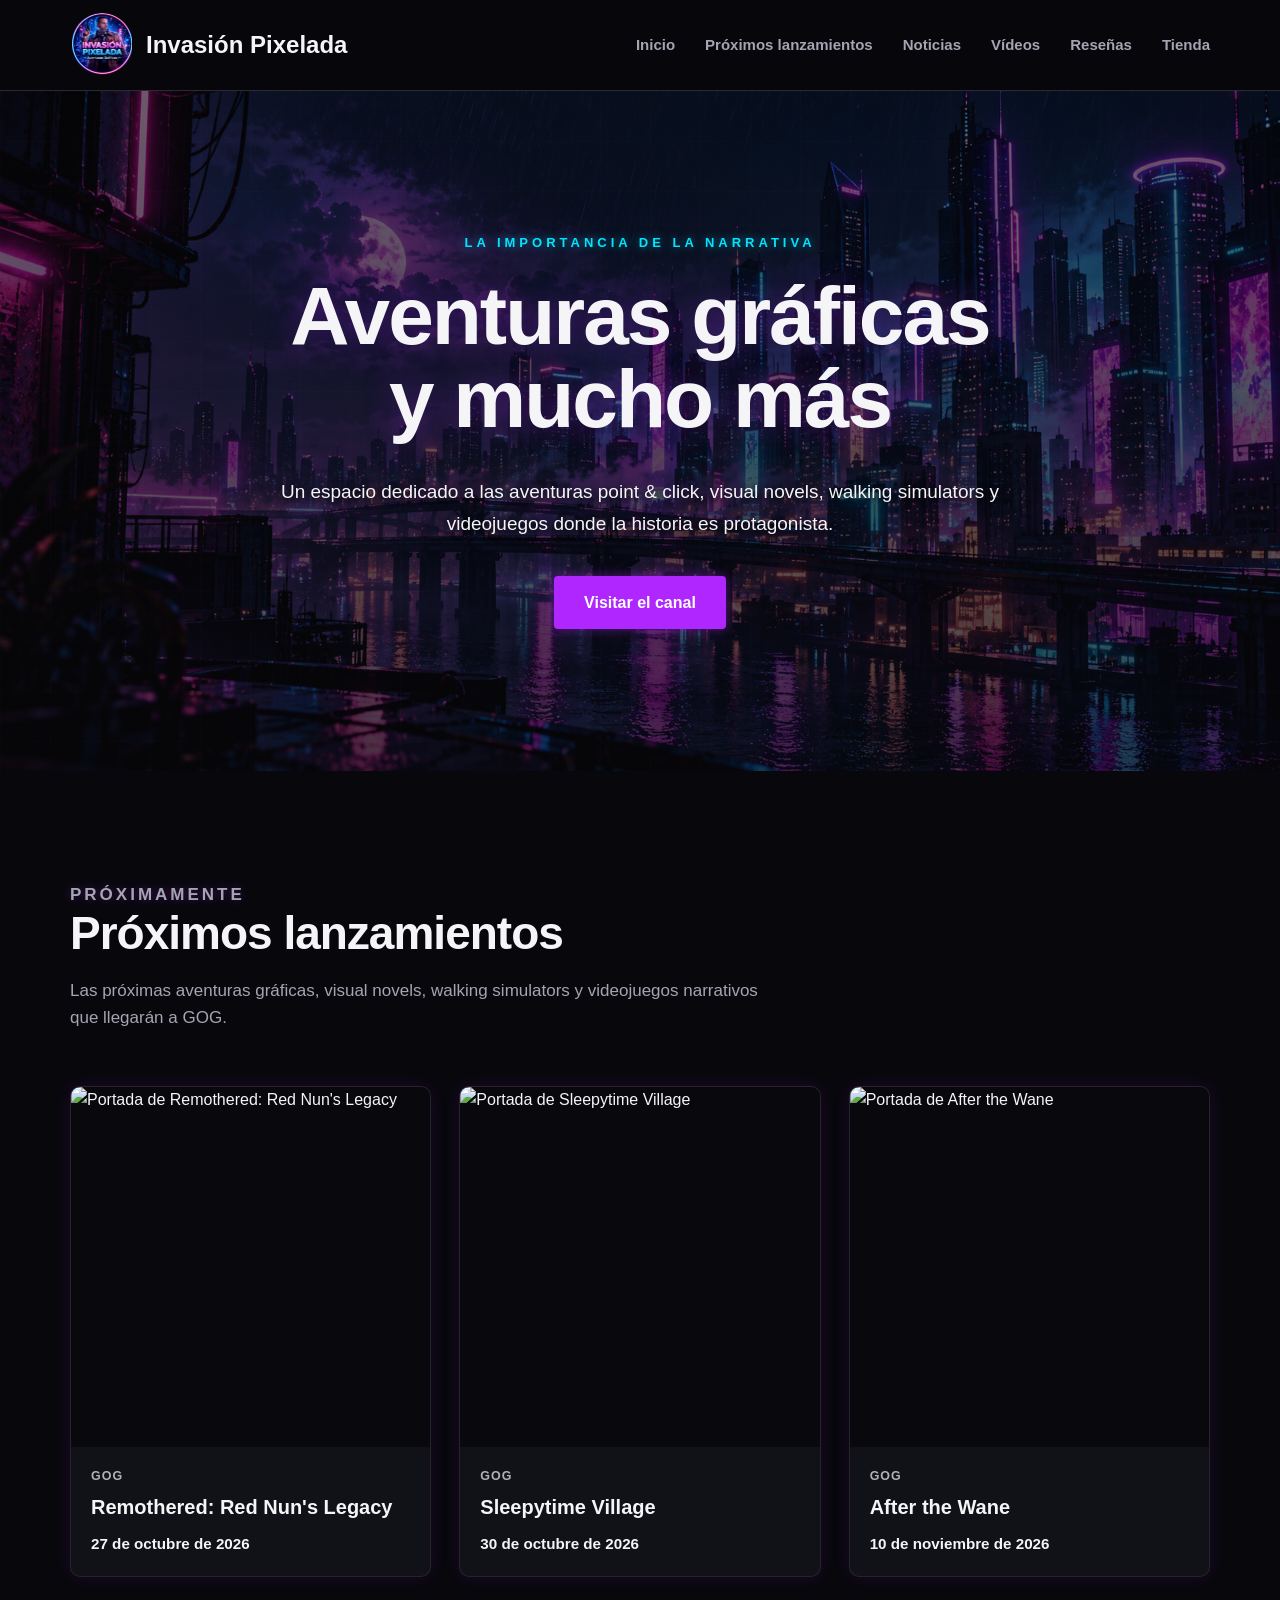
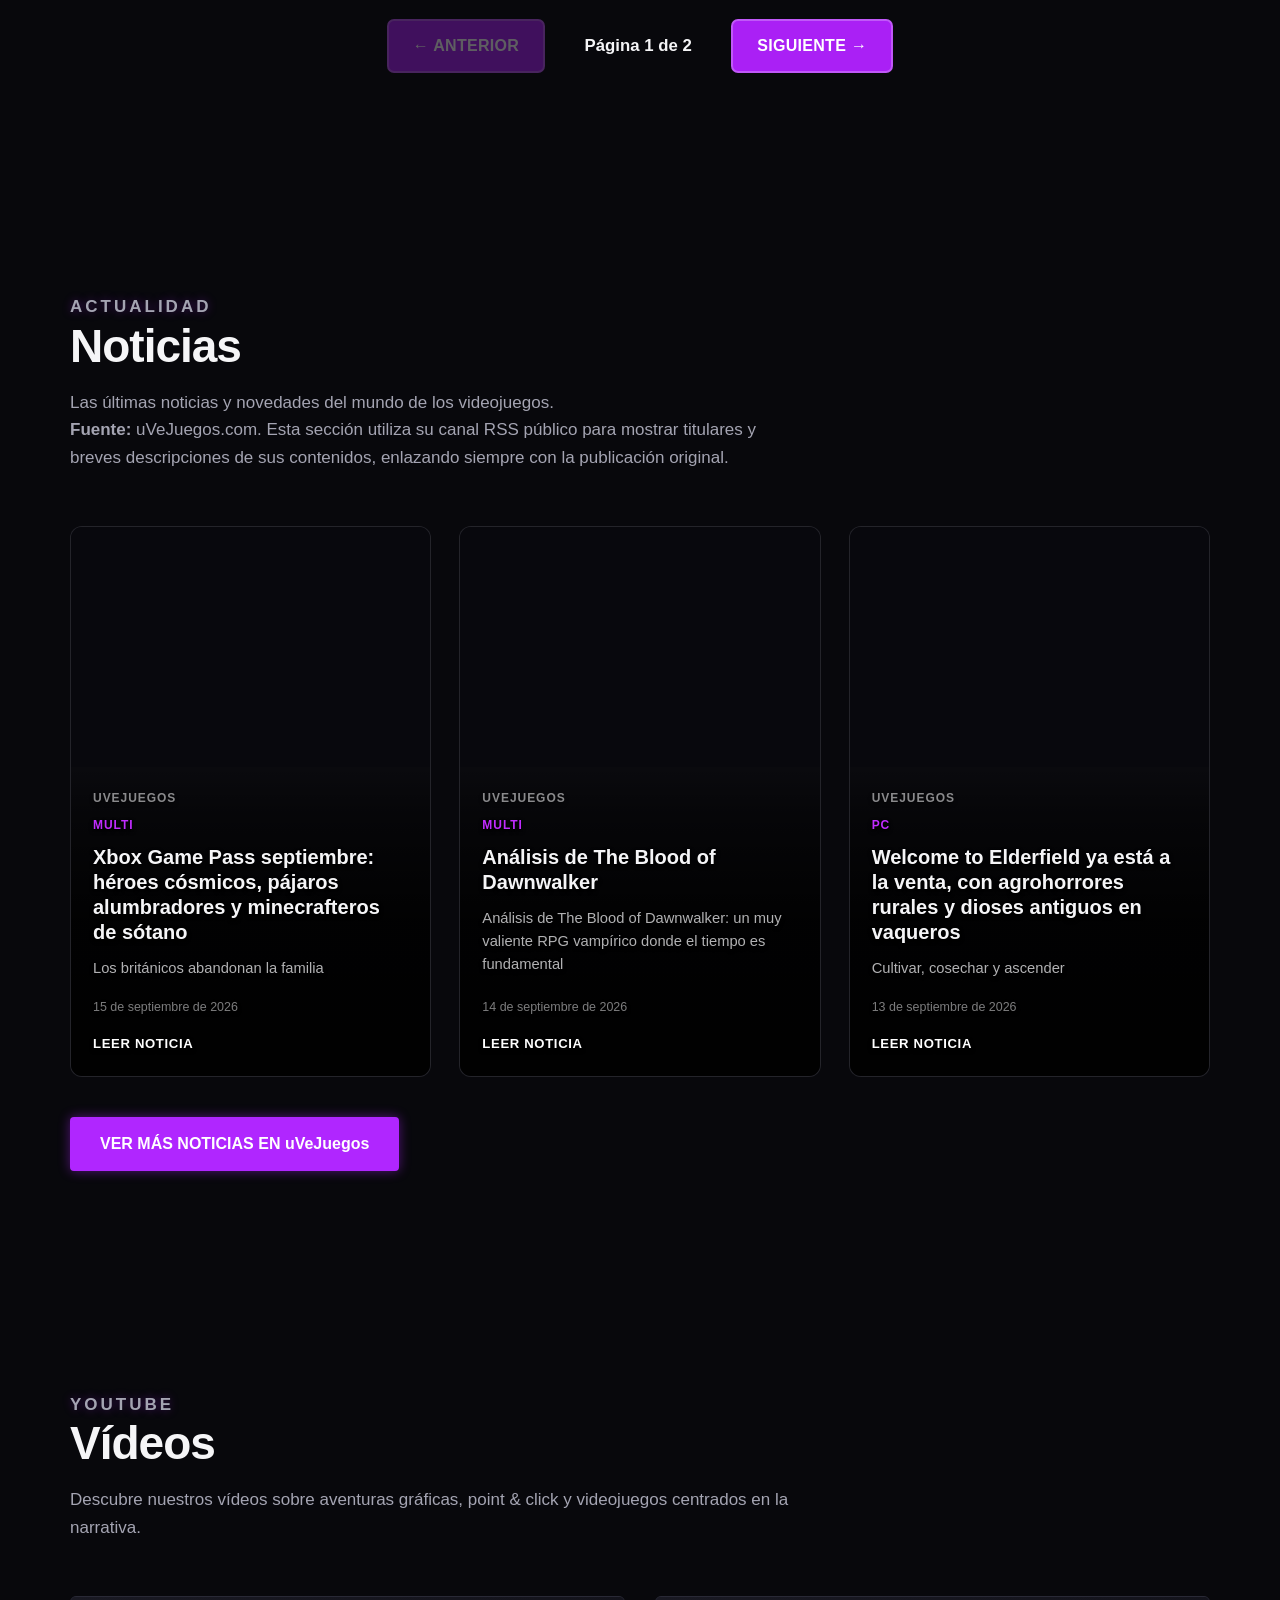
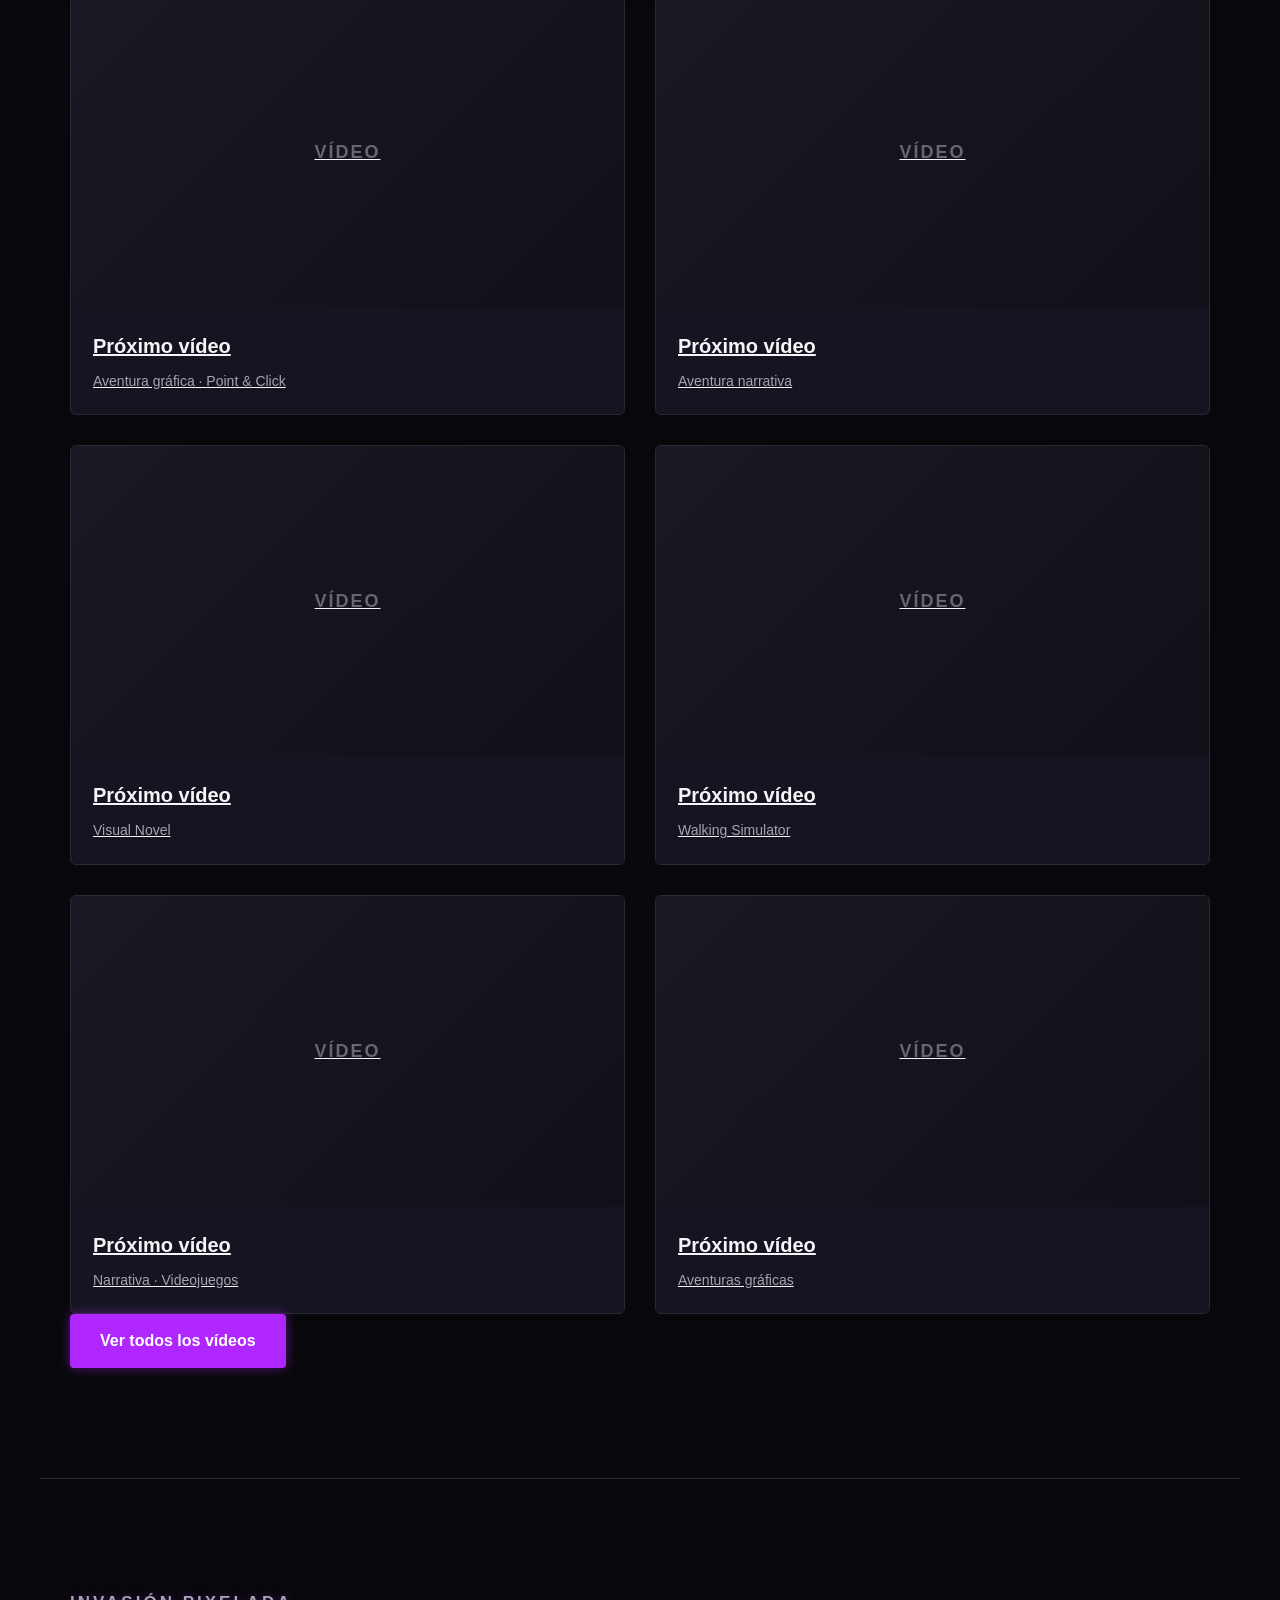
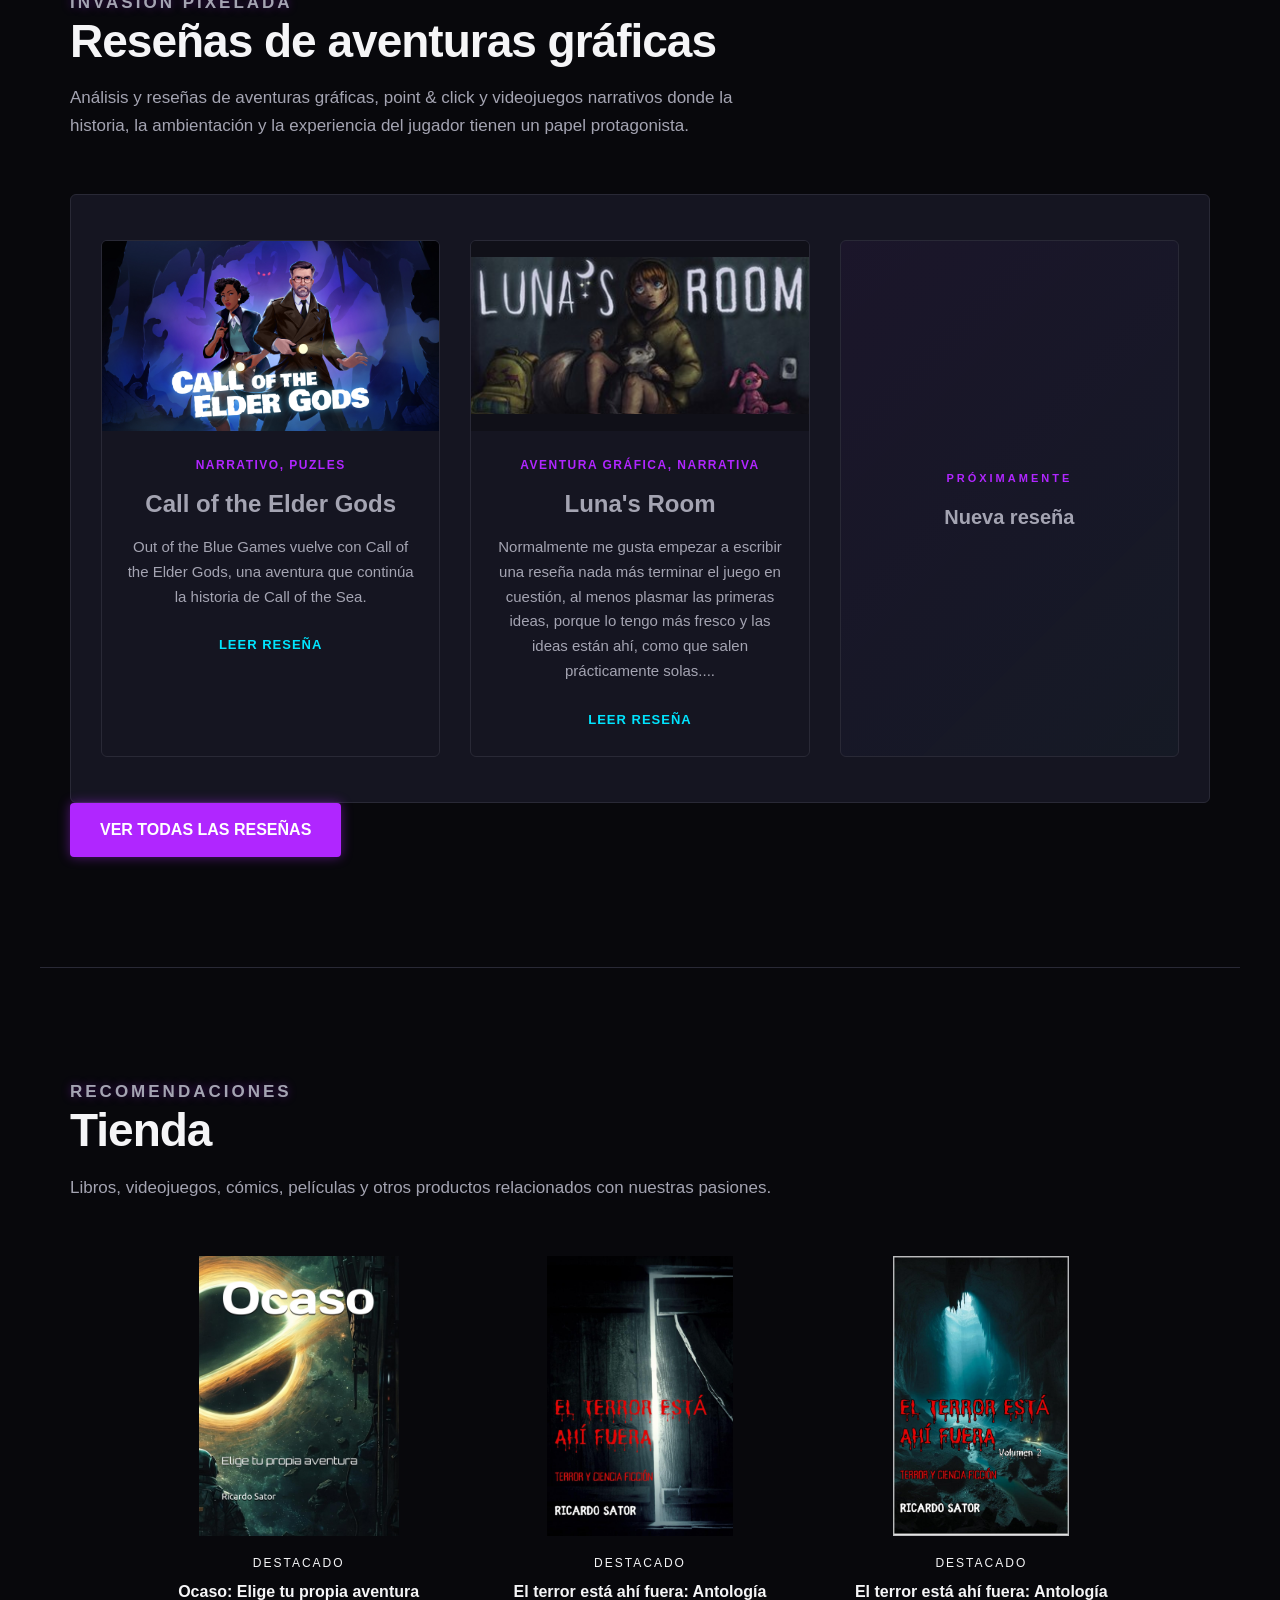
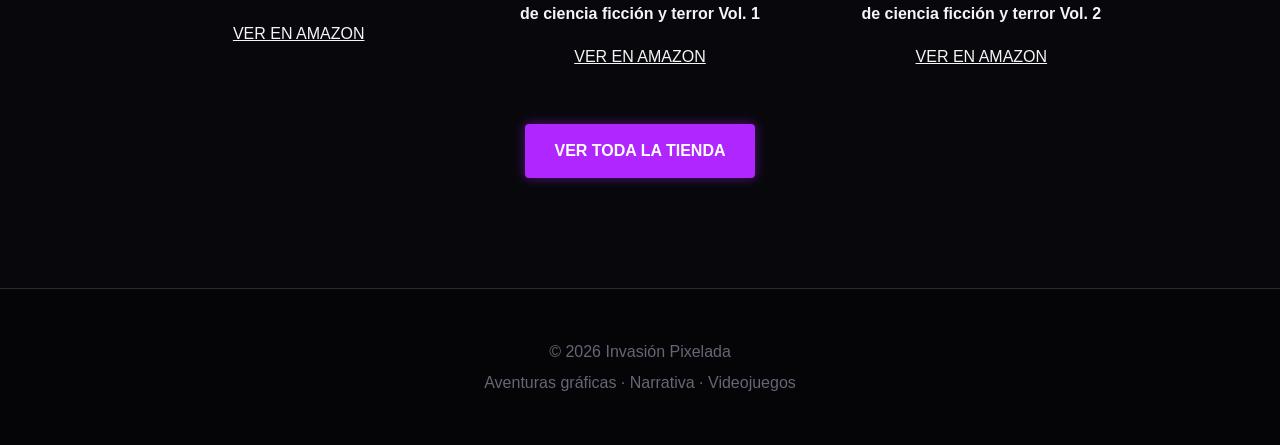
==== index.html @ fbcd564c "Update index.html" ====
<!DOCTYPE html>
<!--
    INVASIÓN PIXELADA
    VERSIÓN INTERNA: IP-INDEX-010
-->
<html lang="es">

<head>

    <meta charset="UTF-8">

    <meta
        name="viewport"
        content="width=device-width, initial-scale=1.0"
    >

    <title>
        Invasión Pixelada | Aventuras gráficas y videojuegos narrativos
    </title>

    <meta
        name="description"
        content="Invasión Pixelada: reseñas, vídeos, noticias y recomendaciones sobre aventuras gráficas, point & click, visual novels, walking simulators y videojuegos narrativos donde la historia es protagonista."
    >

    <link
        rel="canonical"
        href="https://invasionpixelada.github.io/invasion-pixelada/"
    >

    <link
        rel="icon"
        type="image/png"
        href="imagenes/nuevo_logo_invasion_pixelada.png"
    >

    <meta
        name="theme-color"
        content="#08080d"
    >


    <!-- =================================================
         OPEN GRAPH
         ================================================= -->

    <meta
        property="og:type"
        content="website"
    >

    <meta
        property="og:locale"
        content="es_ES"
    >

    <meta
        property="og:title"
        content="Invasión Pixelada | Aventuras gráficas y videojuegos narrativos"
    >

    <meta
        property="og:description"
        content="Reseñas, vídeos, noticias y recomendaciones sobre aventuras gráficas, point & click, visual novels, walking simulators y videojuegos donde la narrativa es protagonista."
    >

    <meta
        property="og:url"
        content="https://invasionpixelada.github.io/invasion-pixelada/"
    >

    <meta
        property="og:site_name"
        content="Invasión Pixelada"
    >

    <meta
        property="og:image"
        content="https://invasionpixelada.github.io/invasion-pixelada/imagenes/nuevo_logo_invasion_pixelada.png"
    >

    <meta
        property="og:image:alt"
        content="Logo de Invasión Pixelada"
    >


    <!-- =================================================
         DATOS ESTRUCTURADOS
         ================================================= -->

    <script type="application/ld+json">
    {
        "@context": "https://schema.org",
        "@graph": [
            {
                "@type": "WebSite",
                "@id": "https://invasionpixelada.github.io/invasion-pixelada/#website",
                "url": "https://invasionpixelada.github.io/invasion-pixelada/",
                "name": "Invasión Pixelada",
                "description": "Web dedicada a aventuras gráficas, videojuegos narrativos, point & click, visual novels y walking simulators.",
                "inLanguage": "es"
            },
            {
                "@type": "Organization",
                "@id": "https://invasionpixelada.github.io/invasion-pixelada/#organization",
                "name": "Invasión Pixelada",
                "url": "https://invasionpixelada.github.io/invasion-pixelada/",
                "logo": {
                    "@type": "ImageObject",
                    "url": "https://invasionpixelada.github.io/invasion-pixelada/imagenes/nuevo_logo_invasion_pixelada.png"
                },
                "sameAs": [
                    "https://www.youtube.com/@invasionpixelada"
                ]
            }
        ]
    }
    </script>


    <link
        rel="stylesheet"
        href="style.css"
    >


    <!-- =================================================
         ESTILOS DE PRÓXIMOS LANZAMIENTOS
         ================================================= -->

    <style>

        /* ================================================
           PRÓXIMOS LANZAMIENTOS
           ================================================ */

        .upcoming-section {
            overflow: visible;
        }


        .upcoming-grid {
            display: grid;

            grid-template-columns:
                repeat(3, minmax(0, 1fr));

            gap: 28px;

            width: 100%;

            margin-top: 35px;
        }


        /* ================================================
           TARJETA
           ================================================ */

        .upcoming-card {
            min-width: 0;

            overflow: hidden;

            border-radius: 10px;

            background: #111118;

            border: 1px solid rgba(255, 255, 255, 0.08);

            box-shadow:
                0 0 18px rgba(180, 0, 255, 0.12);
        }


        .upcoming-card-link {
            display: block;

            text-decoration: none;

            color: inherit;
        }


        /* ================================================
           PORTADA
           ================================================ */

        .upcoming-card-image {
            display: block;

            width: 100%;

            height: 310px;

            object-fit: contain;

            object-position: center;

            background: #08080d;

            transition:
                transform 0.3s ease;
        }


        .upcoming-card-link:hover .upcoming-card-image {
            transform: scale(1.03);
        }


        /* ================================================
           INFORMACIÓN
           ================================================ */

        .upcoming-card-content {
            padding: 20px;
        }


        .upcoming-card-category {
            margin: 0 0 8px;

            font-size: 0.78rem;

            font-weight: 700;

            letter-spacing: 1px;

            text-transform: uppercase;

            opacity: 0.7;
        }


        .upcoming-card-title {
            margin: 0 0 12px;

            font-size: 1.25rem;

            line-height: 1.25;
        }


        .upcoming-card-date {
            margin: 0;

            font-size: 0.95rem;

            font-weight: 600;
        }


        /* ================================================
           MENSAJES
           ================================================ */

        .upcoming-loading,
        .upcoming-empty,
        .upcoming-error {
            grid-column: 1 / -1;

            text-align: center;

            padding: 35px 20px;
        }


        /* ================================================
           PAGINACIÓN
           ================================================ */

        .upcoming-pagination {
            display: flex;

            align-items: center;

            justify-content: center;

            gap: 28px;

            margin-top: 42px;

            width: 100%;
        }


        .upcoming-pagination-button {
            min-width: 155px;

            padding: 16px 24px;

            border: 2px solid rgba(255, 255, 255, 0.25);

            border-radius: 7px;

            background: #aa20f5;

            color: #ffffff;

            font-size: 1rem;

            font-weight: 800;

            letter-spacing: 0.3px;

            cursor: pointer;

            transition:
                transform 0.2s ease,
                opacity 0.2s ease,
                box-shadow 0.2s ease;
        }


        .upcoming-pagination-button:hover:not(:disabled) {
            transform: translateY(-2px);

            box-shadow:
                0 0 18px rgba(180, 0, 255, 0.4);
        }


        .upcoming-pagination-button:disabled {
            opacity: 0.35;

            cursor: default;
        }


        .upcoming-page-number {
            min-width: 130px;

            text-align: center;

            font-size: 1.05rem;

            font-weight: 700;
        }


        /* ================================================
           TABLET
           ================================================ */

        @media (max-width: 900px) {

            .upcoming-grid {
                grid-template-columns:
                    repeat(2, minmax(0, 1fr));
            }


            .upcoming-card-image {
                height: 360px;

                object-fit: contain;
            }

        }


        /* ================================================
           MÓVIL
           ================================================ */

        @media (max-width: 600px) {

            .upcoming-grid {
                grid-template-columns: 1fr;

                gap: 22px;
            }


            .upcoming-card-image {
                height: 430px;

                object-fit: contain;
            }


            .upcoming-pagination {
                gap: 12px;

                flex-wrap: wrap;
            }


            .upcoming-pagination-button {
                min-width: 120px;

                padding: 14px 16px;
            }


            .upcoming-page-number {
                order: -1;

                flex-basis: 100%;

                margin-bottom: 4px;
            }

        }

    </style>

</head>


<body>


    <!-- =================================================
         CABECERA
         ================================================= -->

    <header class="site-header">

        <div class="header-content">

            <a href="#inicio" class="logo">

                <img
                    src="imagenes/nuevo_logo_invasion_pixelada.png"
                    alt="Invasión Pixelada"
                >

                <span>
                    Invasión Pixelada
                </span>

            </a>


            <nav class="main-nav">

                <a href="#inicio">
                    Inicio
                </a>

                <a href="#proximos">
                    Próximos lanzamientos
                </a>

                <a href="#noticias">
                    Noticias
                </a>

                <a href="#videos">
                    Vídeos
                </a>

                <a href="#resenas">
                    Reseñas
                </a>

                <a href="#tienda">
                    Tienda
                </a>

            </nav>

        </div>

    </header>


    <!-- =================================================
         CONTENIDO PRINCIPAL
         ================================================= -->

    <main>


        <!-- =================================================
             PORTADA
             ================================================= -->

        <section
            id="inicio"
            class="hero"
        >

            <div class="hero-content">

                <p class="hero-label">
                    LA IMPORTANCIA DE LA NARRATIVA
                </p>

                <h1>
                    Aventuras gráficas<br>
                    y mucho más
                </h1>

                <p class="hero-description">
                    Un espacio dedicado a las aventuras point & click,
                    visual novels, walking simulators y videojuegos
                    donde la historia es protagonista.
                </p>

                <a
                    href="https://www.youtube.com/@invasionpixelada"
                    class="button"
                    target="_blank"
                    rel="noopener noreferrer"
                >
                    Visitar el canal
                </a>

            </div>

        </section>


        <!-- =================================================
             PRÓXIMOS LANZAMIENTOS
             ================================================= -->

        <section
            id="proximos"
            class="content-section upcoming-section"
        >

            <div class="section-heading">

                <p class="section-label">
                    PRÓXIMAMENTE
                </p>

                <h2>
                    Próximos lanzamientos
                </h2>

                <p>
                    Las próximas aventuras gráficas, visual novels,
                    walking simulators y videojuegos narrativos que
                    llegarán a GOG.
                </p>

            </div>


            <div
                id="upcoming-container"
                class="upcoming-grid"
            >

                <p class="upcoming-loading">
                    Cargando próximos lanzamientos...
                </p>

            </div>


            <div
                id="upcoming-pagination"
                class="upcoming-pagination"
                style="display: none;"
            >

                <button
                    id="upcoming-prev"
                    class="upcoming-pagination-button"
                    type="button"
                >
                    ← ANTERIOR
                </button>


                <span
                    id="upcoming-page-number"
                    class="upcoming-page-number"
                >
                    Página 1 de 1
                </span>


                <button
                    id="upcoming-next"
                    class="upcoming-pagination-button"
                    type="button"
                >
                    SIGUIENTE →
                </button>

            </div>

        </section>


        <!-- =================================================
             NOTICIAS
             ================================================= -->

        <section
            id="noticias"
            class="content-section news-section"
        >

            <div class="section-heading">

                <p class="section-label">
                    ACTUALIDAD
                </p>

                <h2>
                    Noticias
                </h2>

                <p>
                    Las últimas noticias y novedades del mundo de los
                    videojuegos.
                </p>

                <p class="news-source">
                    <strong>Fuente:</strong> uVeJuegos.com.
                    Esta sección utiliza su canal RSS público para
                    mostrar titulares y breves descripciones de sus
                    contenidos, enlazando siempre con la publicación
                    original.
                </p>

            </div>


            <div
                id="news-container"
                class="news-grid"
            >

                <p class="news-loading">
                    Cargando noticias...
                </p>

            </div>


            <div class="news-button-container">

                <a
                    href="https://uvejuegos.com"
                    class="button secondary-button"
                    target="_blank"
                    rel="noopener noreferrer"
                >
                    VER MÁS NOTICIAS EN uVeJuegos
                </a>

            </div>

        </section>


        <!-- =================================================
             VÍDEOS
             ================================================= -->

        <section
            id="videos"
            class="content-section"
        >

            <div class="section-heading">

                <p class="section-label">
                    YOUTUBE
                </p>

                <h2>
                    Vídeos
                </h2>

                <p>
                    Descubre nuestros vídeos sobre aventuras gráficas,
                    point & click y videojuegos centrados en la
                    narrativa.
                </p>

            </div>


            <div class="video-grid">


                <article class="video-card">

                    <a
                        href="https://www.youtube.com/@invasionpixelada"
                        target="_blank"
                        rel="noopener noreferrer"
                        class="video-link"
                    >

                        <div class="video-placeholder">
                            VÍDEO
                        </div>

                        <div class="video-info">

                            <h3>
                                Próximo vídeo
                            </h3>

                            <p>
                                Aventura gráfica · Point & Click
                            </p>

                        </div>

                    </a>

                </article>


                <article class="video-card">

                    <a
                        href="https://www.youtube.com/@invasionpixelada"
                        target="_blank"
                        rel="noopener noreferrer"
                        class="video-link"
                    >

                        <div class="video-placeholder">
                            VÍDEO
                        </div>

                        <div class="video-info">

                            <h3>
                                Próximo vídeo
                            </h3>

                            <p>
                                Aventura narrativa
                            </p>

                        </div>

                    </a>

                </article>


                <article class="video-card">

                    <a
                        href="https://www.youtube.com/@invasionpixelada"
                        target="_blank"
                        rel="noopener noreferrer"
                        class="video-link"
                    >

                        <div class="video-placeholder">
                            VÍDEO
                        </div>

                        <div class="video-info">

                            <h3>
                                Próximo vídeo
                            </h3>

                            <p>
                                Visual Novel
                            </p>

                        </div>

                    </a>

                </article>


                <article class="video-card">

                    <a
                        href="https://www.youtube.com/@invasionpixelada"
                        target="_blank"
                        rel="noopener noreferrer"
                        class="video-link"
                    >

                        <div class="video-placeholder">
                            VÍDEO
                        </div>

                        <div class="video-info">

                            <h3>
                                Próximo vídeo
                            </h3>

                            <p>
                                Walking Simulator
                            </p>

                        </div>

                    </a>

                </article>


                <article class="video-card">

                    <a
                        href="https://www.youtube.com/@invasionpixelada"
                        target="_blank"
                        rel="noopener noreferrer"
                        class="video-link"
                    >

                        <div class="video-placeholder">
                            VÍDEO
                        </div>

                        <div class="video-info">

                            <h3>
                                Próximo vídeo
                            </h3>

                            <p>
                                Narrativa · Videojuegos
                            </p>

                        </div>

                    </a>

                </article>


                <article class="video-card">

                    <a
                        href="https://www.youtube.com/@invasionpixelada"
                        target="_blank"
                        rel="noopener noreferrer"
                        class="video-link"
                    >

                        <div class="video-placeholder">
                            VÍDEO
                        </div>

                        <div class="video-info">

                            <h3>
                                Próximo vídeo
                            </h3>

                            <p>
                                Aventuras gráficas
                            </p>

                        </div>

                    </a>

                </article>


            </div>


            <div class="videos-button-container">

                <a
                    href="https://www.youtube.com/@invasionpixelada"
                    class="button secondary-button"
                    target="_blank"
                    rel="noopener noreferrer"
                >
                    Ver todos los vídeos
                </a>

            </div>

        </section>


        <!-- =================================================
             RESEÑAS
             ================================================= -->

        <section
            id="resenas"
            class="content-section reviews-section"
        >

            <div class="section-heading">

                <p class="section-label">
                    INVASIÓN PIXELADA
                </p>

                <h2>
                    Reseñas de aventuras gráficas
                </h2>

                <p>
                    Análisis y reseñas de aventuras gráficas,
                    point & click y videojuegos narrativos donde
                    la historia, la ambientación y la experiencia
                    del jugador tienen un papel protagonista.
                </p>

            </div>


            <div class="future-content">

                <!-- RESEÑAS AUTOMÁTICAS: INICIO -->

                <div class="reviews-grid">


                    <!-- =================================================
                         RESEÑA CALL OF THE ELDER GODS
                         ================================================= -->

                    <article
                        class="review-card"
                        data-search="Call of the Elder Gods Narrativo, puzles"
                    >

                        <a
                            href="reseñas/Call of the Elder Gods/"
                            class="review-card-image"
                        >

                            <img
                                src="reseñas/Call of the Elder Gods/portada.jpg"
                                alt="Portada de Call of the Elder Gods"
                                loading="lazy"
                            >

                        </a>


                        <div class="review-card-content">

                            <p class="review-card-genre">
                                Narrativo, puzles
                            </p>

                            <h3>
                                Call of the Elder Gods
                            </h3>

                            <p>
                                Out of the Blue Games vuelve con Call of the
                                Elder Gods, una aventura que continúa la historia
                                de Call of the Sea.
                            </p>

                            <a
                                href="reseñas/Call of the Elder Gods/"
                                class="review-card-link"
                            >
                                LEER RESEÑA
                            </a>

                        </div>

                    </article>


                    <!-- =================================================
                         RESEÑA LUNA'S ROOM
                         ================================================= -->

                    <article
                        class="review-card"
                        data-search="Luna's Room Aventura gráfica, narrativa"
                    >

                        <a
                            href="reseñas/Lunas Room/"
                            class="review-card-image"
                        >

                            <img
                                src="reseñas/Lunas Room/portada.jpg"
                                alt="Portada de Luna's Room"
                                loading="lazy"
                            >

                        </a>


                        <div class="review-card-content">

                            <p class="review-card-genre">
                                Aventura gráfica, narrativa
                            </p>

                            <h3>
                                Luna's Room
                            </h3>

                            <p>
                                Normalmente me gusta empezar a escribir una
                                reseña nada más terminar el juego en cuestión,
                                al menos plasmar las primeras ideas, porque lo
                                tengo más fresco y las ideas están ahí, como
                                que salen prácticamente solas....
                            </p>

                            <a
                                href="reseñas/Lunas Room/"
                                class="review-card-link"
                            >
                                LEER RESEÑA
                            </a>

                        </div>

                    </article>


                    <!-- =================================================
                         PLACEHOLDER
                         ================================================= -->

                    <article class="review-card review-card-placeholder">

                        <div class="review-card-placeholder-inner">

                            <span>
                                PRÓXIMAMENTE
                            </span>

                            <h3>
                                Nueva reseña
                            </h3>

                        </div>

                    </article>


                </div>

                <!-- RESEÑAS AUTOMÁTICAS: FIN -->

            </div>


            <!-- VER TODAS LAS RESEÑAS -->

            <div class="reviews-button-container">

                <a
                    href="resenas.html"
                    class="button secondary-button"
                >
                    VER TODAS LAS RESEÑAS
                </a>

            </div>

        </section>


        <!-- =================================================
             TIENDA
             ================================================= -->

        <section
            id="tienda"
            class="content-section store-section"
        >

            <div class="section-heading">

                <p class="section-label">
                    RECOMENDACIONES
                </p>

                <h2>
                    Tienda
                </h2>

                <p>
                    Libros, videojuegos, cómics, películas y otros
                    productos relacionados con nuestras pasiones.
                </p>

            </div>


            <!-- PRODUCTOS DESTACADOS -->

            <div class="store-grid">


                <!-- =================================================
                     PRODUCTO 1
                     ================================================= -->

                <article class="store-card">

                    <a
                        href="https://amzn.to/4d0vPUG"
                        target="_blank"
                        rel="noopener noreferrer"
                        class="store-card-image"
                    >

                        <img
                            src="imagenes/ocaso.jpg"
                            alt="Ocaso: Elige tu propia aventura"
                            loading="lazy"
                        >

                    </a>


                    <div class="store-card-content">

                        <p class="store-card-label">
                            DESTACADO
                        </p>

                        <h3>
                            Ocaso: Elige tu propia aventura
                        </h3>

                        <a
                            href="https://amzn.to/4d0vPUG"
                            target="_blank"
                            rel="noopener noreferrer"
                            class="store-card-link"
                        >
                            VER EN AMAZON
                        </a>

                    </div>

                </article>


                <!-- =================================================
                     PRODUCTO 2
                     ================================================= -->

                <article class="store-card">

                    <a
                        href="https://amzn.to/3TbjC93"
                        target="_blank"
                        rel="noopener noreferrer"
                        class="store-card-image"
                    >

                        <img
                            src="imagenes/terror1.jpg"
                            alt="El terror está ahí fuera: Antología de ciencia ficción y terror Vol. 1"
                            loading="lazy"
                        >

                    </a>


                    <div class="store-card-content">

                        <p class="store-card-label">
                            DESTACADO
                        </p>

                        <h3>
                            El terror está ahí fuera:
                            Antología de ciencia ficción y terror Vol. 1
                        </h3>

                        <a
                            href="https://amzn.to/3TbjC93"
                            target="_blank"
                            rel="noopener noreferrer"
                            class="store-card-link"
                        >
                            VER EN AMAZON
                        </a>

                    </div>

                </article>


                <!-- =================================================
                     PRODUCTO 3
                     ================================================= -->

                <article class="store-card">

                    <a
                        href="https://amzn.to/4cOM7Ab"
                        target="_blank"
                        rel="noopener noreferrer"
                        class="store-card-image"
                    >

                        <img
                            src="imagenes/terror2.jpg"
                            alt="El terror está ahí fuera: Antología de ciencia ficción y terror Vol. 2"
                            loading="lazy"
                        >

                    </a>


                    <div class="store-card-content">

                        <p class="store-card-label">
                            DESTACADO
                        </p>

                        <h3>
                            El terror está ahí fuera:
                            Antología de ciencia ficción y terror Vol. 2
                        </h3>

                        <a
                            href="https://amzn.to/4cOM7Ab"
                            target="_blank"
                            rel="noopener noreferrer"
                            class="store-card-link"
                        >
                            VER EN AMAZON
                        </a>

                    </div>

                </article>


            </div>


            <!-- VER TODA LA TIENDA -->

            <div class="store-button-container">

                <a
                    href="tienda.html"
                    class="button secondary-button"
                >
                    VER TODA LA TIENDA
                </a>

            </div>

        </section>

    </main>


    <!-- =================================================
         FOOTER
         ================================================= -->

    <footer class="site-footer">

        <p>
            © 2026 Invasión Pixelada
        </p>

        <p>
            Aventuras gráficas · Narrativa · Videojuegos
        </p>

    </footer>


    <!-- =================================================
         LANZAMIENTOS + SCRIPT GENERAL
         ================================================= -->

    <script>

        document.addEventListener(
            "DOMContentLoaded",
            function () {


                /* =================================================
                   CONFIGURACIÓN
                   ================================================= */

                const JUEGOS_POR_PAGINA = 3;


                let juegos = [];

                let paginaActual = 1;


                const contenedor =
                    document.getElementById(
                        "upcoming-container"
                    );


                const paginacion =
                    document.getElementById(
                        "upcoming-pagination"
                    );


                const botonAnterior =
                    document.getElementById(
                        "upcoming-prev"
                    );


                const botonSiguiente =
                    document.getElementById(
                        "upcoming-next"
                    );


                const numeroPagina =
                    document.getElementById(
                        "upcoming-page-number"
                    );


                /* =================================================
                   MESES
                   ================================================= */

                const meses = [

                    "enero",
                    "febrero",
                    "marzo",
                    "abril",
                    "mayo",
                    "junio",
                    "julio",
                    "agosto",
                    "septiembre",
                    "octubre",
                    "noviembre",
                    "diciembre"

                ];


                /* =================================================
                   FORMATEAR FECHA
                   ================================================= */

                function formatearFecha(fecha) {

                    if (!fecha) {
                        return "";
                    }


                    const partes =
                        fecha.split(".");


                    if (partes.length !== 3) {
                        return fecha;
                    }


                    const año =
                        parseInt(
                            partes[0],
                            10
                        );


                    const mes =
                        parseInt(
                            partes[1],
                            10
                        );


                    const dia =
                        parseInt(
                            partes[2],
                            10
                        );


                    if (
                        isNaN(año) ||
                        isNaN(mes) ||
                        isNaN(dia) ||
                        mes < 1 ||
                        mes > 12
                    ) {
                        return fecha;
                    }


                    return (
                        dia +
                        " de " +
                        meses[mes - 1] +
                        " de " +
                        año
                    );

                }


                /* =================================================
                   VALIDAR FECHA
                   ================================================= */

                function fechaValida(fecha) {

                    if (!fecha) {
                        return false;
                    }


                    const partes =
                        fecha.split(".");


                    if (partes.length !== 3) {
                        return false;
                    }


                    const año =
                        parseInt(
                            partes[0],
                            10
                        );


                    const mes =
                        parseInt(
                            partes[1],
                            10
                        );


                    const dia =
                        parseInt(
                            partes[2],
                            10
                        );


                    if (
                        isNaN(año) ||
                        isNaN(mes) ||
                        isNaN(dia)
                    ) {
                        return false;
                    }


                    const fechaObjeto =
                        new Date(
                            año,
                            mes - 1,
                            dia
                        );


                    return (
                        fechaObjeto.getFullYear() === año &&
                        fechaObjeto.getMonth() === mes - 1 &&
                        fechaObjeto.getDate() === dia
                    );

                }


                /* =================================================
                   CREAR TARJETA
                   ================================================= */

                function crearTarjeta(juego) {

                    const articulo =
                        document.createElement(
                            "article"
                        );


                    articulo.className =
                        "upcoming-card";


                    const enlace =
                        document.createElement(
                            "a"
                        );


                    enlace.className =
                        "upcoming-card-link";


                    enlace.href =
                        juego.link || "#";


                    enlace.target =
                        "_blank";


                    enlace.rel =
                        "noopener noreferrer";


                    /* IMAGEN */

                    const imagen =
                        document.createElement(
                            "img"
                        );


                    imagen.className =
                        "upcoming-card-image";


                    imagen.src =
                        juego.image || "";


                    imagen.alt =
                        "Portada de " +
                        (juego.title || "videojuego");


                    imagen.loading =
                        "lazy";


                    enlace.appendChild(
                        imagen
                    );


                    /* CONTENIDO */

                    const contenido =
                        document.createElement(
                            "div"
                        );


                    contenido.className =
                        "upcoming-card-content";


                    /* CATEGORÍA */

                    const categoria =
                        document.createElement(
                            "p"
                        );


                    categoria.className =
                        "upcoming-card-category";


                    categoria.textContent =
                        juego.category ||
                        "GOG";


                    contenido.appendChild(
                        categoria
                    );


                    /* TÍTULO */

                    const titulo =
                        document.createElement(
                            "h3"
                        );


                    titulo.className =
                        "upcoming-card-title";


                    titulo.textContent =
                        juego.title ||
                        "Sin título";


                    contenido.appendChild(
                        titulo
                    );


                    /* FECHA */

                    const fecha =
                        document.createElement(
                            "p"
                        );


                    fecha.className =
                        "upcoming-card-date";


                    fecha.textContent =
                        formatearFecha(
                            juego.releaseDate
                        );


                    contenido.appendChild(
                        fecha
                    );


                    enlace.appendChild(
                        contenido
                    );


                    articulo.appendChild(
                        enlace
                    );


                    return articulo;

                }


                /* =================================================
                   MOSTRAR PÁGINA
                   ================================================= */

                function mostrarPagina(hacerScroll = false) {

                    contenedor.innerHTML =
                        "";


                    const totalPaginas =
                        Math.ceil(
                            juegos.length /
                            JUEGOS_POR_PAGINA
                        );


                    if (
                        paginaActual < 1
                    ) {
                        paginaActual = 1;
                    }


                    if (
                        paginaActual > totalPaginas
                    ) {
                        paginaActual =
                            totalPaginas;
                    }


                    const inicio =
                        (
                            paginaActual - 1
                        ) *
                        JUEGOS_POR_PAGINA;


                    const fin =
                        inicio +
                        JUEGOS_POR_PAGINA;


                    const juegosPagina =
                        juegos.slice(
                            inicio,
                            fin
                        );


                    juegosPagina.forEach(
                        function (juego) {

                            contenedor.appendChild(
                                crearTarjeta(juego)
                            );

                        }
                    );


                    numeroPagina.textContent =
                        "Página " +
                        paginaActual +
                        " de " +
                        totalPaginas;


                    botonAnterior.disabled =
                        paginaActual === 1;


                    botonSiguiente.disabled =
                        paginaActual === totalPaginas;


                    paginacion.style.display =
                        "flex";


                    /*
                     * SOLO hacemos scroll cuando el usuario
                     * cambia manualmente de página.
                     *
                     * Al cargar la web NO hacemos scroll.
                     */

                    if (hacerScroll) {

                        document
                            .getElementById(
                                "proximos"
                            )
                            .scrollIntoView({
                                behavior: "smooth",
                                block: "start"
                            });

                    }

                }


                /* =================================================
                   ANTERIOR
                   ================================================= */

                botonAnterior.addEventListener(
                    "click",
                    function () {

                        if (
                            paginaActual > 1
                        ) {

                            paginaActual--;

                            mostrarPagina(true);

                        }

                    }
                );


                /* =================================================
                   SIGUIENTE
                   ================================================= */

                botonSiguiente.addEventListener(
                    "click",
                    function () {

                        const totalPaginas =
                            Math.ceil(
                                juegos.length /
                                JUEGOS_POR_PAGINA
                            );


                        if (
                            paginaActual <
                            totalPaginas
                        ) {

                            paginaActual++;

                            mostrarPagina(true);

                        }

                    }
                );


                /* =================================================
                   CARGAR JSON
                   ================================================= */

                fetch(
                    "proximos.json"
                )

                    .then(
                        function (respuesta) {

                            if (
                                !respuesta.ok
                            ) {

                                throw new Error(
                                    "No se pudo cargar proximos.json"
                                );

                            }


                            return respuesta.json();

                        }
                    )

                    .then(
                        function (datos) {

                            /*
                             * Nos aseguramos de que
                             * sea un array.
                             */

                            if (
                                !Array.isArray(
                                    datos
                                )
                            ) {

                                throw new Error(
                                    "proximos.json no contiene una lista válida"
                                );

                            }


                            /*
                             * SOLO JUEGOS CON FECHA
                             */

                            juegos =
                                datos.filter(
                                    function (juego) {

                                        return (
                                            juego &&
                                            fechaValida(
                                                juego.releaseDate
                                            )
                                        );

                                    }
                                );


                            /*
                             * ORDENAR POR FECHA
                             */

                            juegos.sort(
                                function (
                                    a,
                                    b
                                ) {

                                    return (
                                        a.releaseDate.localeCompare(
                                            b.releaseDate
                                        )
                                    );

                                }
                            );


                            /*
                             * SIN RESULTADOS
                             */

                            if (
                                juegos.length === 0
                            ) {

                                contenedor.innerHTML =
                                    '<p class="upcoming-empty">No hay próximos lanzamientos con fecha disponible.</p>';

                                paginacion.style.display =
                                    "none";

                                return;

                            }


                            /*
                             * MOSTRAR PRIMERA PÁGINA
                             */

                            mostrarPagina(false);

                        }
                    )

                    .catch(
                        function (error) {

                            console.error(
                                "Error cargando próximos lanzamientos:",
                                error
                            );


                            contenedor.innerHTML =
                                '<p class="upcoming-error">No se han podido cargar los próximos lanzamientos.</p>';

                            paginacion.style.display =
                                "none";

                        }
                    );

            }

        );

    </script>


    <!-- =================================================
         SCRIPT GENERAL DE LA WEB
         ================================================= -->

    <script src="script.js"></script>


</body>

</html>
---- style.css ----
/* =========================================
   IDENTIDAD VISUAL
   ========================================= */

:root {
    --bg-main: #08080c;
    --bg-section: #0e0e15;
    --bg-card: #151521;

    --neon-purple: #b026ff;
    --neon-cyan: #00e5ff;
    --neon-pink: #ff2bd6;

    --text-main: #f5f5f7;
    --text-muted: #a4a4b2;
    --text-dark: #666674;

    --border: #292936;

    --max-width: 1200px;
}


/* =========================================
   BASE
   ========================================= */

* {
    box-sizing: border-box;
}

html {
    scroll-behavior: smooth;
}

body {
    margin: 0;
    font-family: Arial, sans-serif;

    background: var(--bg-main);
    color: var(--text-main);

    line-height: 1.6;
}

a {
    color: inherit;
}


/* =========================================
   CABECERA
   ========================================= */

.site-header {
    position: sticky;
    top: 0;
    z-index: 1000;

    background: rgba(8, 8, 12, 0.96);

    border-bottom: 1px solid var(--border);

    backdrop-filter: blur(12px);
}

.header-content {
    width: 100%;
    max-width: var(--max-width);

    height: 90px;

    margin: 0 auto;
    padding: 10px 30px;

    display: flex;
    align-items: center;
    justify-content: space-between;

    gap: 30px;
}


/* =========================================
   LOGO
   ========================================= */

.logo {
    display: flex;
    align-items: center;

    gap: 12px;

    color: var(--text-main);

    text-decoration: none;

    font-size: 24px;
    font-weight: 800;

    white-space: nowrap;

    transition:
        color 0.2s ease,
        text-shadow 0.2s ease;
}

.logo img {
    display: block;

    width: 64px;
    height: 64px;

    object-fit: contain;

    border-radius: 50%;
}

.logo:hover {
    color: var(--neon-cyan);

    text-shadow:
        0 0 8px rgba(0, 229, 255, 0.6);
}


/* =========================================
   NAVEGACIÓN
   ========================================= */

.main-nav {
    display: flex;
    align-items: center;

    gap: 30px;
}

.main-nav a {
    position: relative;

    color: var(--text-muted);

    text-decoration: none;

    font-size: 15px;
    font-weight: 600;

    transition: color 0.2s ease;
}

.main-nav a::after {
    content: "";

    position: absolute;

    left: 0;
    bottom: -7px;

    width: 0;
    height: 2px;

    background: var(--neon-cyan);

    box-shadow:
        0 0 8px rgba(0, 229, 255, 0.7);

    transition: width 0.2s ease;
}

.main-nav a:hover {
    color: var(--text-main);
}

.main-nav a:hover::after {
    width: 100%;
}


/* =========================================
   PORTADA
   ========================================= */

.hero {
    min-height: 680px;

    display: flex;
    align-items: center;
    justify-content: center;

    position: relative;
    overflow: hidden;

    text-align: center;

    padding: 100px 20px;

    /*
       La imagen ciudad.png está dentro de:
       imagenes/ciudad.png
    */

    background-image:
        linear-gradient(
            rgba(8, 8, 12, 0.58),
            rgba(8, 8, 12, 0.72)
        ),
        url("imagenes/ciudad.png");

    background-size: cover;
    background-position: center;
    background-repeat: no-repeat;
}

.hero::before {
    content: "";

    position: absolute;

    inset: 0;

    background:
        linear-gradient(
            rgba(255, 255, 255, 0.025) 1px,
            transparent 1px
        ),
        linear-gradient(
            90deg,
            rgba(255, 255, 255, 0.025) 1px,
            transparent 1px
        );

    background-size: 50px 50px;

    pointer-events: none;

    opacity: 0.5;
}

.hero-content {
    position: relative;

    z-index: 1;

    max-width: 900px;

    margin: 0 auto;
}

.hero-label {
    margin: 0 0 20px;

    color: var(--neon-cyan);

    font-size: 13px;
    font-weight: 700;

    letter-spacing: 4px;

    text-shadow:
        0 0 10px rgba(0, 229, 255, 0.5);
}

.hero h1 {
    margin: 0;

    color: var(--text-main);

    font-size: clamp(44px, 7vw, 82px);

    line-height: 1.02;

    letter-spacing: -2px;

    text-shadow:
        0 0 30px rgba(176, 38, 255, 0.35);
}

.hero-description {
    max-width: 720px;

    margin: 35px auto;

    color: var(--text-main);

    font-size: 19px;

    line-height: 1.7;

    text-shadow:
        0 2px 10px rgba(0, 0, 0, 0.8);
}


/* =========================================
   BOTÓN
   ========================================= */

.button {
    display: inline-block;

    padding: 14px 30px;

    background: var(--neon-purple);

    color: white;

    text-decoration: none;

    font-weight: 700;

    border-radius: 4px;

    box-shadow:
        0 0 12px rgba(176, 38, 255, 0.45);

    transition:
        transform 0.2s ease,
        box-shadow 0.2s ease,
        background 0.2s ease;
}

.button:hover {
    transform: translateY(-3px);

    background: var(--neon-pink);

    box-shadow:
        0 0 25px rgba(255, 43, 214, 0.65);
}


/* =========================================
   SECCIONES
   ========================================= */

.content-section {
    max-width: var(--max-width);

    margin: 0 auto;

    padding: 110px 30px;
}

.section-heading {
    max-width: 720px;

    margin-bottom: 55px;
}

.section-label {
    margin: 0 0 12px;

    color: var(--neon-purple);

    font-size: 12px;

    font-weight: 700;

    letter-spacing: 3px;

    text-shadow:
        0 0 10px rgba(176, 38, 255, 0.35);
}

.section-heading h2 {
    margin: 0 0 18px;

    font-size: 46px;

    line-height: 1.1;

    letter-spacing: -1px;
}

.section-heading > p {
    margin: 0;

    color: var(--text-muted);

    font-size: 17px;
}


/* =========================================
   VÍDEOS
   ========================================= */

.video-grid {
    display: grid;

    grid-template-columns:
        repeat(2, minmax(0, 1fr));

    gap: 30px;
}

.video-card {
    overflow: hidden;

    background: var(--bg-card);

    border: 1px solid var(--border);

    border-radius: 6px;

    transition:
        transform 0.25s ease,
        border-color 0.25s ease,
        box-shadow 0.25s ease;
}

.video-card:hover {
    transform: translateY(-6px);

    border-color: rgba(176, 38, 255, 0.6);

    box-shadow:
        0 10px 35px rgba(0, 0, 0, 0.4),
        0 0 20px rgba(176, 38, 255, 0.08);
}

.video-placeholder {
    aspect-ratio: 16 / 9;

    display: flex;
    align-items: center;
    justify-content: center;

    overflow: hidden;

    background:
        linear-gradient(
            135deg,
            #191923,
            #101018
        );

    color: var(--text-dark);

    font-size: 18px;

    font-weight: 700;

    letter-spacing: 2px;
}

.video-placeholder img {
    display: block;

    width: 100%;
    height: 100%;

    object-fit: cover;
}

.video-info {
    padding: 22px;
}

.video-info h3 {
    margin: 0 0 8px;

    font-size: 20px;
}

.video-info p {
    margin: 0;

    color: var(--text-muted);

    font-size: 14px;
}


/* =========================================
   RESEÑAS Y TIENDA
   ========================================= */

.reviews-section,
.store-section {
    border-top: 1px solid var(--border);
}

.future-content {
    padding: 45px 30px;

    background: var(--bg-card);

    border: 1px solid var(--border);

    border-radius: 6px;

    color: var(--text-muted);

    text-align: center;
}


/* =========================================
   FOOTER
   ========================================= */

.site-footer {
    padding: 45px 30px;

    background: #050508;

    border-top: 1px solid var(--border);

    color: var(--text-dark);

    text-align: center;
}

.site-footer p {
    margin: 5px 0;
}


/* =========================================
   MÓVIL
   ========================================= */

@media (max-width: 700px) {

    .header-content {
        height: auto;

        flex-direction: column;

        padding: 15px 20px;

        gap: 12px;
    }

    .logo {
        font-size: 21px;
    }

    .logo img {
        width: 52px;
        height: 52px;
    }

    .main-nav {
        gap: 18px;

        flex-wrap: wrap;

        justify-content: center;
    }

    .hero {
        min-height: 580px;

        padding: 70px 20px;

        background-position: center;
    }

    .hero h1 {
        letter-spacing: -1px;
    }

    .hero-description {
        font-size: 17px;
    }

    .content-section {
        padding: 75px 20px;
    }

    .section-heading h2 {
        font-size: 36px;
    }

    .video-grid {
        grid-template-columns: 1fr;
    }
}

/* =========================================================
   PÁGINAS DE RESEÑAS
   ========================================================= */

.review-page {
    width: 100%;
    max-width: 1000px;
    margin: 0 auto;
    padding: 90px 30px 120px;
}

.review {
    width: 100%;
}

.review-header {
    max-width: 850px;
    margin: 0 auto 55px;
    text-align: center;
}

.review-header .section-label {
    margin-bottom: 18px;
}

.review-header h1 {
    margin: 0 0 22px;

    font-size: clamp(42px, 6vw, 68px);
    line-height: 1.05;
    letter-spacing: -2px;

    text-shadow:
        0 0 30px rgba(176, 38, 255, 0.25);
}

.review-publication {
    display: inline-block;

    margin-top: 10px;

    padding: 10px 18px;

    color: var(--text-muted);

    font-size: 14px;

    border: 1px solid var(--border);
    border-radius: 4px;

    background: rgba(21, 21, 33, 0.7);
}

.review-publication a {
    color: var(--neon-cyan);
    font-weight: 700;
    text-decoration: none;
}

.review-publication a:hover {
    color: var(--neon-pink);
}


/* =========================================================
   PORTADA
   ========================================================= */

.review-cover-wrap {
    margin: 0 auto 55px;

    text-align: center;
}

.review-cover {
    display: block;

    width: min(100%, 720px);
    max-height: 520px;

    margin: 0 auto;

    object-fit: contain;

    border: 1px solid var(--border);
    border-radius: 6px;

    box-shadow:
        0 20px 60px rgba(0, 0, 0, 0.45),
        0 0 30px rgba(176, 38, 255, 0.08);
}


/* =========================================================
   FICHA TÉCNICA
   ========================================================= */

.review-metadata {
    max-width: 850px;

    margin: 0 auto 45px;

    padding: 28px;

    background: var(--bg-card);

    border: 1px solid var(--border);
    border-radius: 6px;

    box-shadow:
        0 15px 40px rgba(0, 0, 0, 0.25);
}

.review-data-grid {
    display: grid;

    grid-template-columns:
        repeat(2, minmax(0, 1fr));

    gap: 0;
}

.review-data-row {
    display: grid;

    grid-template-columns:
        minmax(100px, 0.7fr)
        minmax(0, 1.3fr);

    gap: 20px;

    padding: 15px 10px;

    border-bottom: 1px solid var(--border);
}

.review-data-row:nth-last-child(-n + 2) {
    border-bottom: 0;
}

.review-data-label {
    color: var(--text-muted);

    font-size: 13px;
    font-weight: 700;

    text-transform: uppercase;
    letter-spacing: 1px;
}

.review-data-value {
    color: var(--text-main);

    font-size: 15px;
}


/* =========================================================
   VALORACIÓN
   ========================================================= */

.review-rating {
    width: fit-content;

    margin: 0 auto 40px;

    display: flex;
    align-items: center;

    gap: 18px;

    padding: 12px 20px;

    border: 1px solid rgba(176, 38, 255, 0.35);
    border-radius: 4px;

    background: rgba(176, 38, 255, 0.08);
}

.review-rating span {
    color: var(--text-muted);

    font-size: 13px;
    font-weight: 700;

    text-transform: uppercase;
    letter-spacing: 2px;
}

.review-rating strong {
    color: var(--neon-purple);

    font-size: 22px;

    text-shadow:
        0 0 12px rgba(176, 38, 255, 0.45);
}


/* =========================================================
   BOTÓN WEB DEL JUEGO
   ========================================================= */

.review-actions {
    margin: 0 auto 65px;

    text-align: center;
}

.review-button {
    display: inline-block;

    padding: 13px 24px;

    background: var(--neon-purple);

    color: white;

    border-radius: 4px;

    font-size: 14px;
    font-weight: 700;

    text-decoration: none;

    box-shadow:
        0 0 15px rgba(176, 38, 255, 0.35);

    transition:
        transform 0.2s ease,
        background 0.2s ease,
        box-shadow 0.2s ease;
}

.review-button:hover {
    transform: translateY(-2px);

    background: var(--neon-pink);

    box-shadow:
        0 0 25px rgba(255, 43, 214, 0.5);
}


/* =========================================================
   TEXTO DE LA RESEÑA
   ========================================================= */

.review-content {
    max-width: 800px;

    margin: 0 auto;

    color: var(--text-main);

    font-size: 18px;
    line-height: 1.85;
}

.review-content p {
    margin: 0 0 28px;
}

.review-content h2 {
    position: relative;

    margin: 70px 0 25px;
    padding-left: 18px;

    color: var(--text-main);

    font-size: 32px;
    line-height: 1.2;

    letter-spacing: -0.5px;
}

.review-content h2::before {
    content: "";

    position: absolute;

    left: 0;
    top: 4px;
    bottom: 4px;

    width: 3px;

    background: var(--neon-purple);

    box-shadow:
        0 0 10px rgba(176, 38, 255, 0.5);
}


/* =========================================================
   IMÁGENES DENTRO DE LA RESEÑA
   ========================================================= */

.review-image {
    margin: 50px 0;

    text-align: center;
}

.review-image img {
    display: block;

    width: auto;
    max-width: 100%;
    max-height: 650px;

    margin: 0 auto;

    border: 1px solid var(--border);
    border-radius: 6px;

    box-shadow:
        0 15px 45px rgba(0, 0, 0, 0.4);
}


/* =========================================================
   MÓVIL
   ========================================================= */

@media (max-width: 700px) {

    .review-page {
        padding: 65px 20px 90px;
    }

    .review-header {
        margin-bottom: 40px;
    }

    .review-header h1 {
        font-size: 42px;
        letter-spacing: -1px;
    }

    .review-publication {
        font-size: 13px;
    }

    .review-cover-wrap {
        margin-bottom: 40px;
    }

    .review-metadata {
        padding: 18px;

        margin-bottom: 35px;
    }

    .review-data-grid {
        grid-template-columns: 1fr;
    }

    .review-data-row {
        grid-template-columns: 1fr;
        gap: 5px;

        padding: 13px 4px;
    }

    .review-data-row:nth-last-child(-n + 2) {
        border-bottom: 1px solid var(--border);
    }

    .review-data-row:last-child {
        border-bottom: 0;
    }

    .review-content {
        font-size: 17px;
        line-height: 1.75;
    }

    .review-content h2 {
        margin-top: 55px;

        font-size: 28px;
    }

    .review-image {
        margin: 40px 0;
    }

}

/* =========================================================
   TARJETAS DE RESEÑAS
   ========================================================= */

.reviews-grid {
    display: grid;
    grid-template-columns: repeat(3, minmax(0, 1fr));
    gap: 30px;
}

.review-card {
    overflow: hidden;

    background: var(--bg-card);

    border: 1px solid var(--border);
    border-radius: 6px;

    transition:
        transform 0.25s ease,
        border-color 0.25s ease,
        box-shadow 0.25s ease;
}

.review-card:hover {
    transform: translateY(-6px);

    border-color: rgba(176, 38, 255, 0.6);

    box-shadow:
        0 10px 35px rgba(0, 0, 0, 0.4),
        0 0 20px rgba(176, 38, 255, 0.08);
}

.review-card-image {
    display: block;

    width: 100%;
    aspect-ratio: 16 / 9;

    overflow: hidden;

    background: #101018;
}

.review-card-image img {
    display: block;

    width: 100%;
    height: 100%;
    max-width: 100%;

    object-fit: contain;

    transition: transform 0.3s ease;
}

.review-card:hover .review-card-image img {
    transform: scale(1.03);
}

.review-card-content {
    padding: 25px;
}

.review-card-genre {
    margin: 0 0 10px;

    color: var(--neon-purple);

    font-size: 12px;
    font-weight: 700;

    text-transform: uppercase;
    letter-spacing: 1.5px;
}

.review-card h3 {
    margin: 0 0 12px;

    font-size: 24px;
}

.review-card-content > p:not(.review-card-genre) {
    margin: 0 0 22px;

    color: var(--text-muted);

    font-size: 15px;
    line-height: 1.65;
}

.review-card-link {
    display: inline-block;

    color: var(--neon-cyan);

    font-size: 13px;
    font-weight: 700;

    letter-spacing: 1px;

    text-decoration: none;
}

.review-card-link:hover {
    color: var(--neon-pink);
}

.review-card-placeholder {
    min-height: 390px;

    display: flex;
    align-items: center;
    justify-content: center;

    text-align: center;

    background:
        linear-gradient(
            135deg,
            rgba(176, 38, 255, 0.04),
            rgba(0, 229, 255, 0.02)
        );
}

.review-card-placeholder-inner {
    padding: 30px;
}

.review-card-placeholder-inner span {
    color: var(--neon-purple);

    font-size: 11px;
    font-weight: 700;

    letter-spacing: 3px;
}

.review-card-placeholder-inner h3 {
    margin: 12px 0 0;

    color: var(--text-muted);

    font-size: 20px;
}


/* =========================================================
   RESEÑAS - MÓVIL
   ========================================================= */

@media (max-width: 900px) {

    .reviews-grid {
        grid-template-columns: 1fr;
    }

    .review-card-placeholder {
        min-height: 250px;
    }
}

/* IP-CSS-002 — Navegación inferior de las reseñas */
.review-navigation {
    display: flex;
    justify-content: center;
    align-items: center;
    gap: 20px;
    margin-top: 50px;
    padding: 20px 0;
}

@media (max-width: 600px) {
    .review-navigation {
        flex-direction: column;
        gap: 12px;
    }
}

/* =========================================================
   INVASIÓN PIXELADA — TIENDA DESTACADOS
   VERSIÓN INTERNA: IP-CSS-004
   ========================================================= */

.store-grid {
    display: grid;
    grid-template-columns: repeat(3, minmax(0, 1fr));
    gap: 24px;
    max-width: 1000px;
    margin: 40px auto 0;
}

.store-category {
    margin-bottom: 80px;
}

.store-category:last-of-type {
    margin-bottom: 0;
}

.store-card {
    overflow: hidden;
    border-radius: 12px;
}

.store-card-image {
    display: flex;
    align-items: center;
    justify-content: center;
    width: 100%;
    height: 280px;
    overflow: hidden;
}

.store-card-image img {
    display: block;
    width: auto;
    height: 100%;
    max-width: 100%;
    object-fit: contain;
}

.store-card-content {
    padding: 18px 10px 20px;
    text-align: center;
}

.store-card-label {
    margin: 0 0 8px;
    font-size: 0.75rem;
    letter-spacing: 2px;
}

.store-card-content h3,
.store-card-content h2 {
    margin: 0 auto 18px;
    font-size: 1rem;
    line-height: 1.4;
    max-width: 260px;
}

.store-card-link {
    display: inline-block;
}

.store-button-container {
    display: flex;
    justify-content: center;
    margin-top: 35px;
}


@media (max-width: 700px) {

    .store-grid {
        grid-template-columns: 1fr;
        max-width: 360px;
    }

    .store-card-image {
        height: 280px;
    }

}

/* =========================================================
   ATRIBUCIÓN TMDB
   VERSIÓN INTERNA: IP-CSS-002
   ========================================================= */

.store-attribution {
    max-width: 700px;
    margin: 45px auto 0;
    padding: 20px;
    border-top: 1px solid var(--border);

    color: var(--text-muted);

    font-size: 12px;
    line-height: 1.7;

    text-align: center;
}

.store-attribution p {
    margin: 5px 0;
}

.store-attribution a {
    color: var(--text-main);
    text-decoration: underline;
}

.store-attribution a:hover {
    color: var(--neon-purple);
}

/* =========================================================
   NOTICIAS - GRID
   ========================================================= */

.news-grid {

    display: grid;

    grid-template-columns:
        repeat(3, minmax(0, 1fr));

    gap: 28px;

    width: 100%;

}


/* TARJETA */

.news-card {

    display: flex;

    flex-direction: column;

    background: #111118;

    border: 1px solid rgba(255,255,255,0.08);

    border-radius: 12px;

    overflow: hidden;

    transition:
        transform 0.25s ease,
        border-color 0.25s ease,
        box-shadow 0.25s ease;

}


.news-card:hover {

    transform: translateY(-5px);

    border-color: rgba(183, 37, 255, 0.6);

    box-shadow:
        0 10px 35px rgba(0,0,0,0.35);

}


/* IMAGEN */

.news-card-image {

    width: 100%;

    height: 240px;

    display: flex;

    align-items: center;

    justify-content: center;

    overflow: hidden;

    background: #08080d;

}

.news-card-image img {

    display: block;

    width: 100%;

    height: 100%;

    object-fit: contain;

    object-position: center;

}


/* CONTENIDO */

.news-card-content {

    display: flex;

    flex-direction: column;

    padding: 22px;

    flex: 1;

}


/* FUENTE */

.news-card-source {

    margin: 0 0 8px;

    font-size: 0.75rem;

    font-weight: 700;

    text-transform: uppercase;

    letter-spacing: 0.08em;

    opacity: 0.55;

}


/* CATEGORÍA */

.news-card-category {

    margin: 0 0 10px;

    font-size: 0.75rem;

    font-weight: 700;

    text-transform: uppercase;

    letter-spacing: 0.08em;

    color: #c12cff;

}


/* TÍTULO */

.news-card h3 {

    margin: 0 0 12px;

    font-size: 1.25rem;

    line-height: 1.25;

}


/* DESCRIPCIÓN */

.news-card-description {

    margin: 0 0 18px;

    font-size: 0.92rem;

    line-height: 1.55;

    opacity: 0.72;

}


/* FECHA */

.news-card-date {

    margin-top: auto;

    margin-bottom: 15px;

    font-size: 0.78rem;

    opacity: 0.5;

}


/* ENLACE */

.news-card-link {

    display: inline-block;

    font-size: 0.82rem;

    font-weight: 700;

    letter-spacing: 0.05em;

    text-decoration: none;

    color: #ffffff;

}


.news-card-link:hover {

    text-decoration: underline;

}


/* SIN NOTICIAS */

.news-empty {

    grid-column: 1 / -1;

    text-align: center;

    padding: 40px 20px;

    opacity: 0.7;

}


/* =========================================================
   TABLET
   ========================================================= */

@media (
    max-width: 900px
) {

    .news-grid {

        grid-template-columns:
            repeat(2, minmax(0, 1fr));

    }

}


/* =========================================================
   MÓVIL
   ========================================================= */

@media (
    max-width: 600px
) {

    .news-grid {

        grid-template-columns: 1fr;

        gap: 22px;

    }


    .news-card-image {

        height: 210px;

    }

}

/* =========================================================
   NOTICIAS - SOMBREADO Y LEGIBILIDAD
   ========================================================= */

.news-card {
    position: relative;
    overflow: hidden;
}

/* Sombreado progresivo sobre toda la tarjeta */
.news-card::after {
    content: "";
    position: absolute;
    inset: 0;

    background: linear-gradient(
        to bottom,
        rgba(0, 0, 0, 0.00) 25%,
        rgba(0, 0, 0, 0.25) 38%,
        rgba(0, 0, 0, 0.65) 52%,
        rgba(0, 0, 0, 0.92) 72%,
        rgba(0, 0, 0, 0.97) 100%
    );

    z-index: 1;
    pointer-events: none;
}

/* Todo el contenido de la noticia por encima del sombreado */
.news-card > * {
    position: relative;
    z-index: 2;
}

/* Mejorar todavía más la lectura */
.news-card h3,
.news-card p,
.news-card a {
    text-shadow:
        0 2px 4px rgba(0, 0, 0, 0.85),
        0 1px 2px rgba(0, 0, 0, 0.95);
}

/* Separación entre las noticias y el botón */
.news-button-container {
    margin-top: 40px;
}

/* =========================================================
   PRÓXIMOS LANZAMIENTOS
   ========================================================= */

.upcoming-grid {
    display: grid;

    grid-template-columns: repeat(3, minmax(0, 1fr));

    gap: 30px;

    width: 100%;

    margin: 40px auto 0;
}


/* =========================================================
   TARJETA
   ========================================================= */

.upcoming-card {
    min-width: 0;

    overflow: hidden;

    background: #101016;

    border: 1px solid rgba(255, 255, 255, 0.08);

    border-radius: 10px;

    box-shadow:
        0 0 18px rgba(180, 40, 255, 0.12);
}


/* =========================================================
   ZONA DE LA PORTADA
   ========================================================= */

.upcoming-card-image {
    display: flex !important;

    align-items: center !important;
    justify-content: center !important;

    width: 100% !important;

    height: 360px !important;

    overflow: hidden !important;

    background: #08080d;
}


/* =========================================================
   PORTADA — NO RECORTAR
   ========================================================= */

.upcoming-card-image img {
    display: block !important;

    /*
       IMPORTANTE:
       NO queremos que la imagen ocupe todo el ancho.

       La altura será la referencia y el ancho se calculará
       automáticamente conservando las proporciones.
    */

    height: 100% !important;

    width: auto !important;

    max-width: 100% !important;

    max-height: 100% !important;

    object-fit: contain !important;

    object-position: center center !important;

    margin: 0 auto !important;

    transform: none;
}


.upcoming-card-image:hover img {
    transform: none;
}


/* =========================================================
   INFORMACIÓN
   ========================================================= */

.upcoming-card-content {
    padding: 20px;
}


.upcoming-card-category {
    margin: 0 0 8px;

    font-size: 0.8rem;

    font-weight: 700;

    letter-spacing: 1px;

    text-transform: uppercase;

    opacity: 0.7;
}


.upcoming-card-content h3 {
    margin: 0 0 12px;

    font-size: 1.25rem;

    line-height: 1.25;
}


.upcoming-card-date {
    margin: 0;

    font-size: 0.95rem;

    font-weight: 700;
}


/* =========================================================
   CARGANDO
   ========================================================= */

.upcoming-loading {
    grid-column: 1 / -1;

    text-align: center;
}


/* =========================================================
   PAGINACIÓN
   ========================================================= */

.upcoming-pagination {
    display: grid;

    grid-template-columns: 1fr auto 1fr;

    align-items: center;

    width: 100%;

    margin: 45px auto 0;

    gap: 30px;
}


.upcoming-pagination .button:first-child {
    justify-self: end;

    min-width: 170px;

    margin: 0;

    text-align: center;
}


.upcoming-pagination .button:last-child {
    justify-self: start;

    min-width: 170px;

    margin: 0;

    text-align: center;
}


.upcoming-page {
    display: flex;

    align-items: center;
    justify-content: center;

    min-width: 120px;

    text-align: center;

    white-space: nowrap;

    font-size: 1.1rem;

    font-weight: 700;
}


/* =========================================================
   BOTONES DESACTIVADOS
   ========================================================= */

.upcoming-pagination button:disabled {
    opacity: 0.35;

    cursor: default;

    pointer-events: none;
}


/* =========================================================
   TABLET
   ========================================================= */

@media (max-width: 900px) {

    .upcoming-grid {
        grid-template-columns:
            repeat(2, minmax(0, 1fr));
    }


    .upcoming-card-image {
        height: 360px !important;
    }

}


/* =========================================================
   MÓVIL
   ========================================================= */

@media (max-width: 600px) {

    .upcoming-grid {
        grid-template-columns: 1fr;

        gap: 25px;
    }


    .upcoming-card-image {
        height: 430px !important;
    }


    .upcoming-pagination {
        display: flex;

        flex-direction: column;

        gap: 15px;

        width: 100%;
    }


    .upcoming-pagination .button:first-child,
    .upcoming-pagination .button:last-child {
        min-width: 130px;

        width: 100%;

        max-width: 300px;
    }


    .upcoming-page {
        order: -1;

        width: 100%;

        min-width: 0;
    }

}
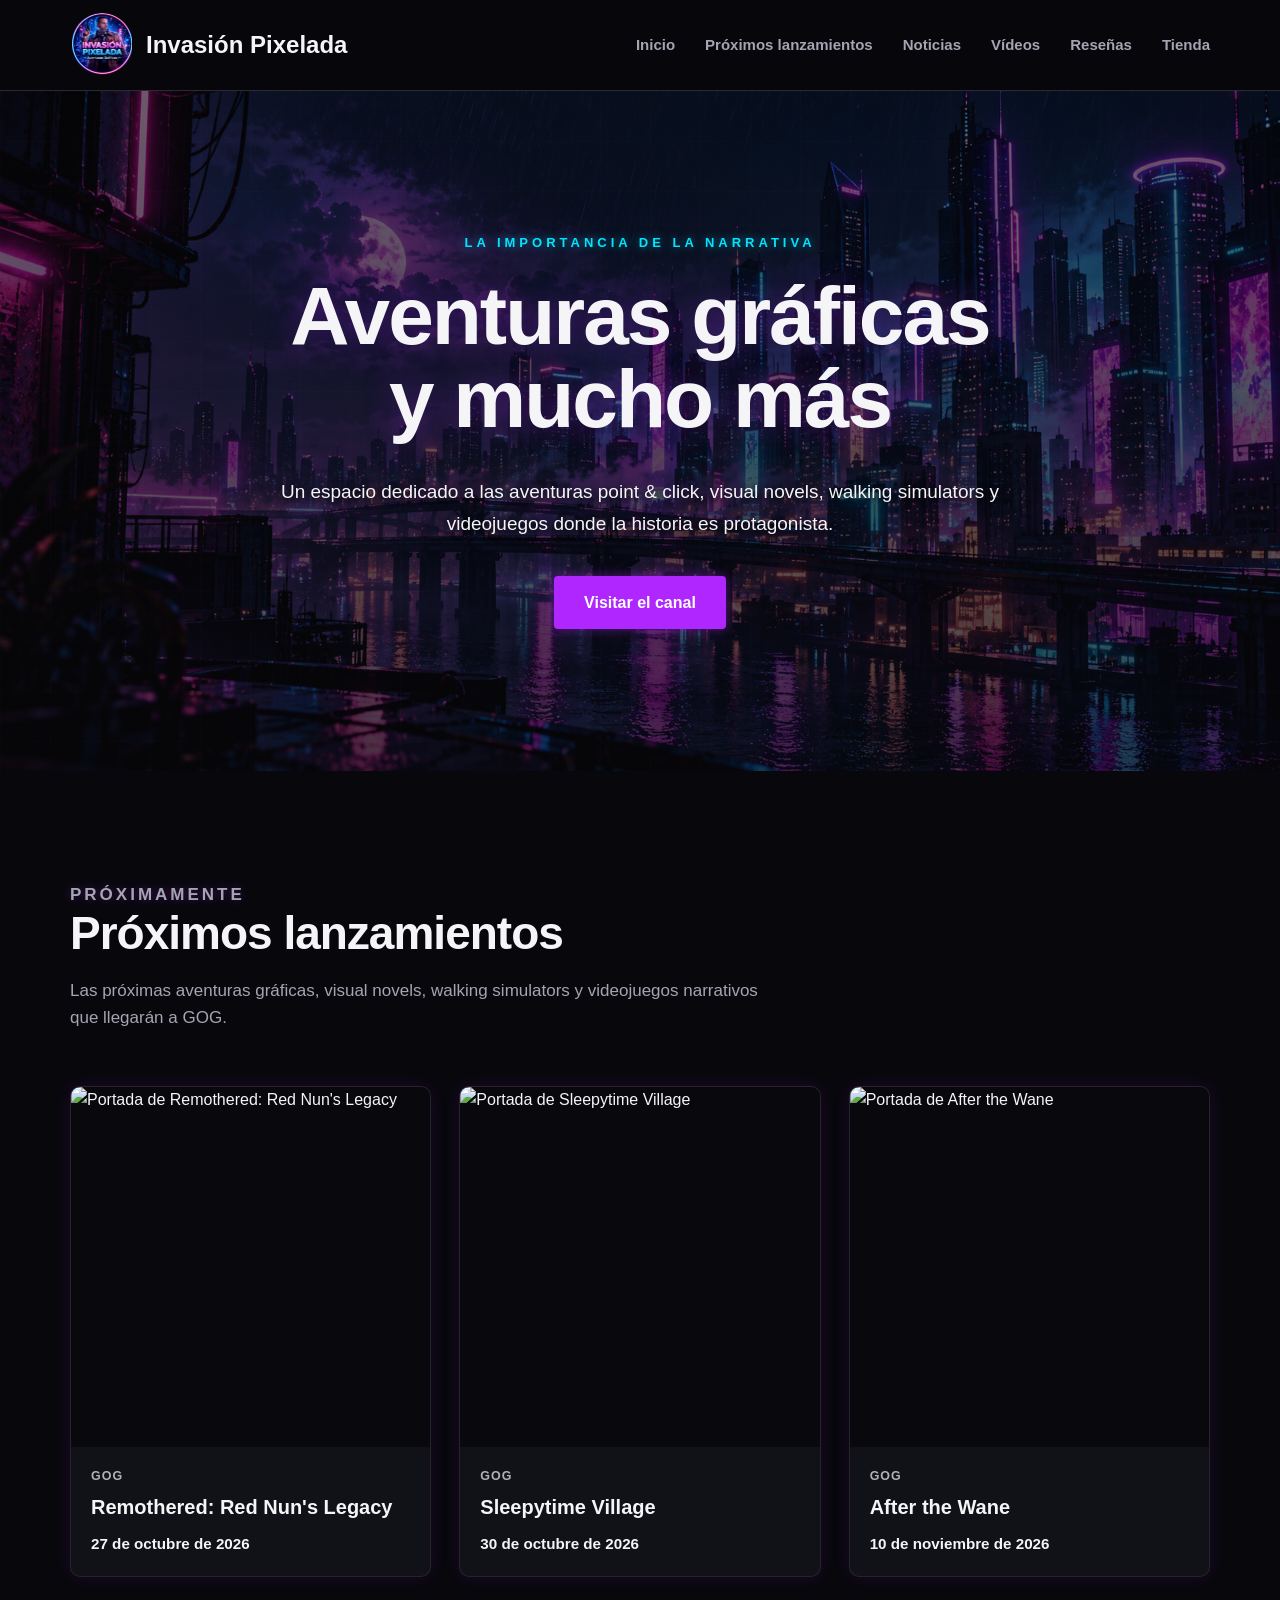
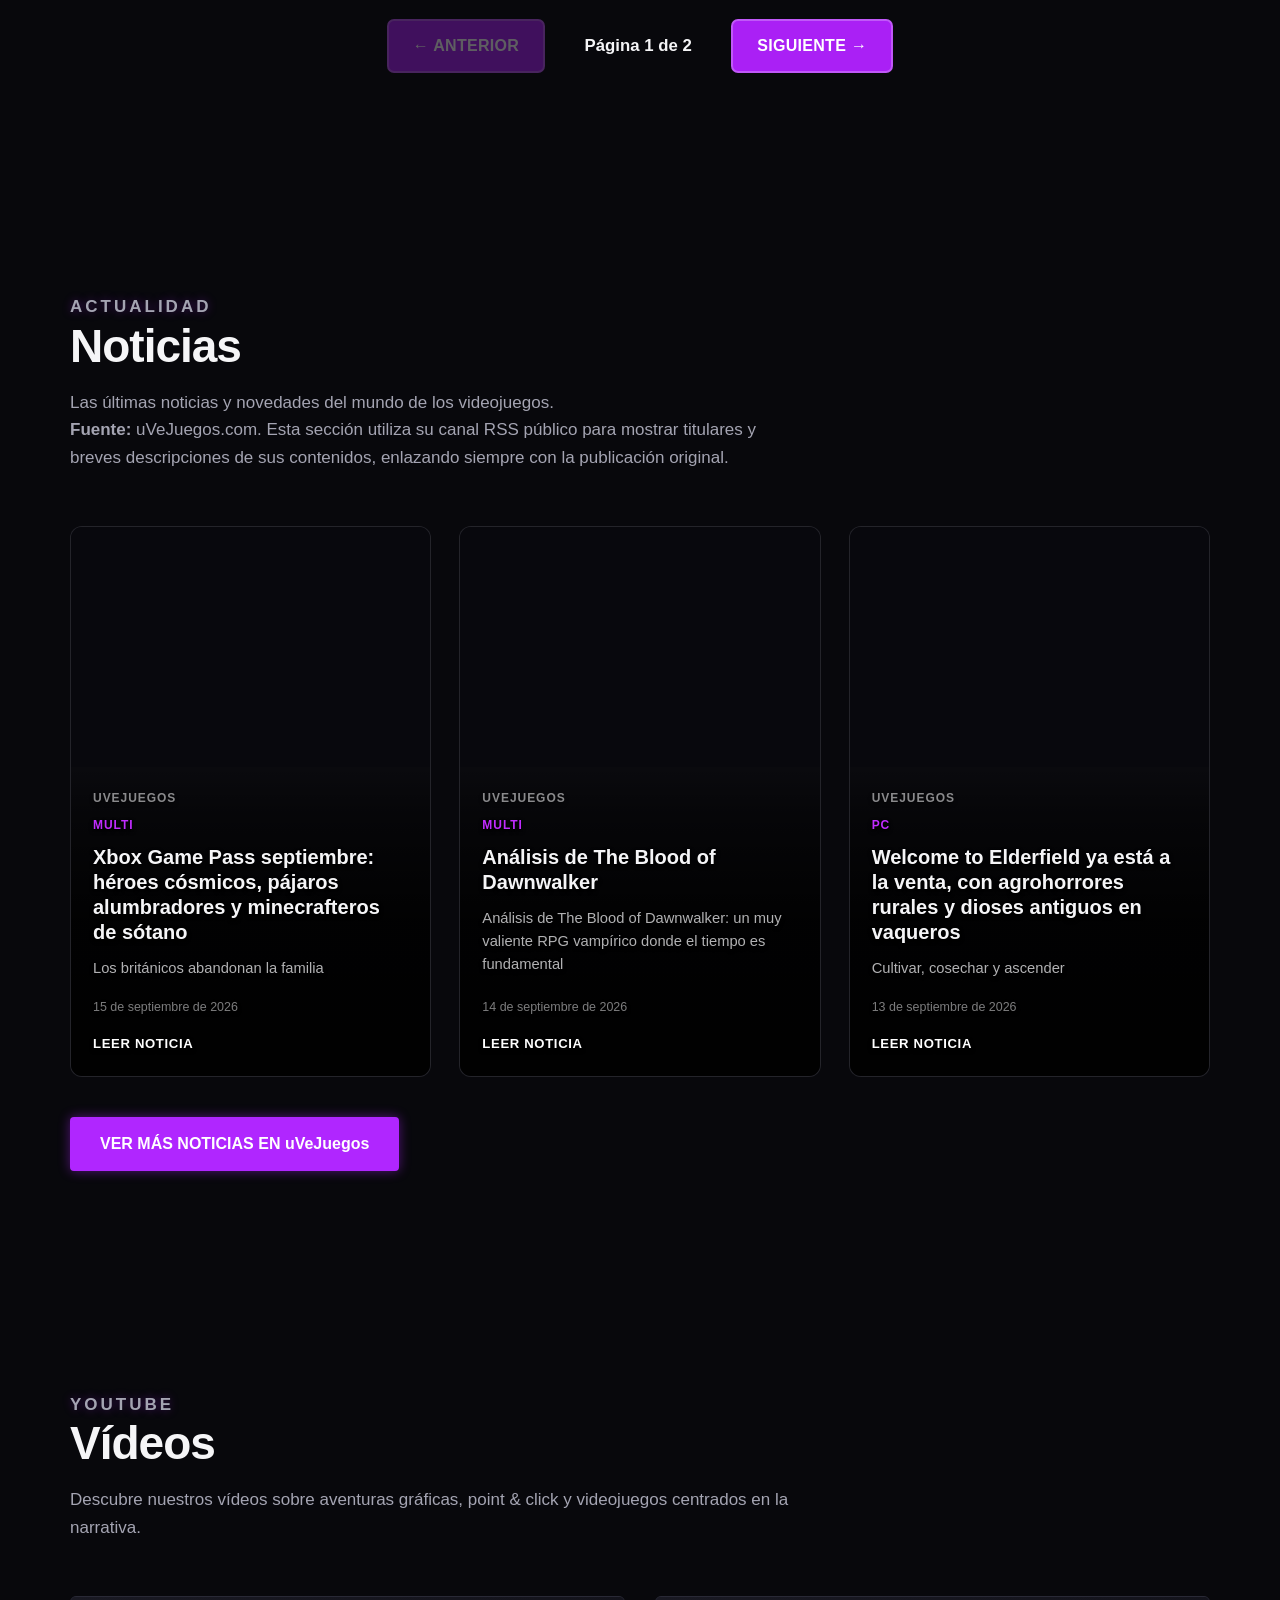
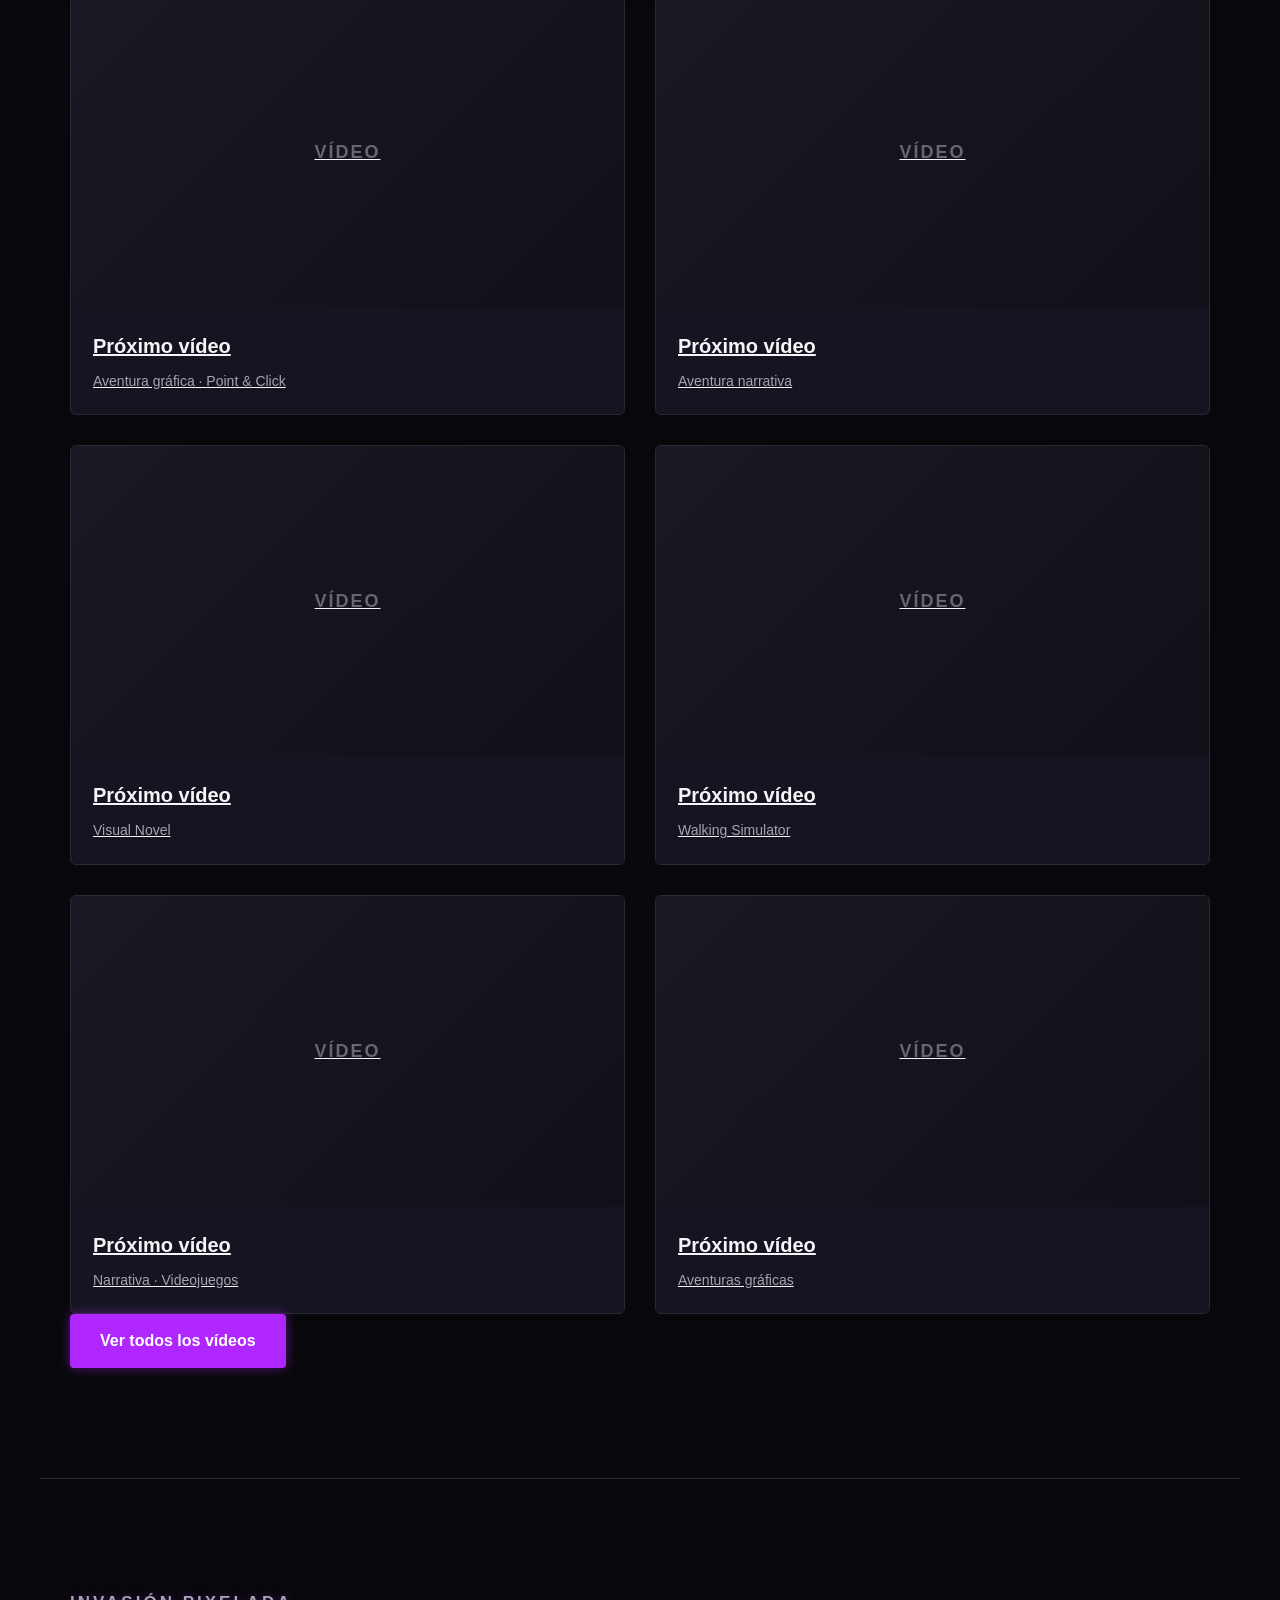
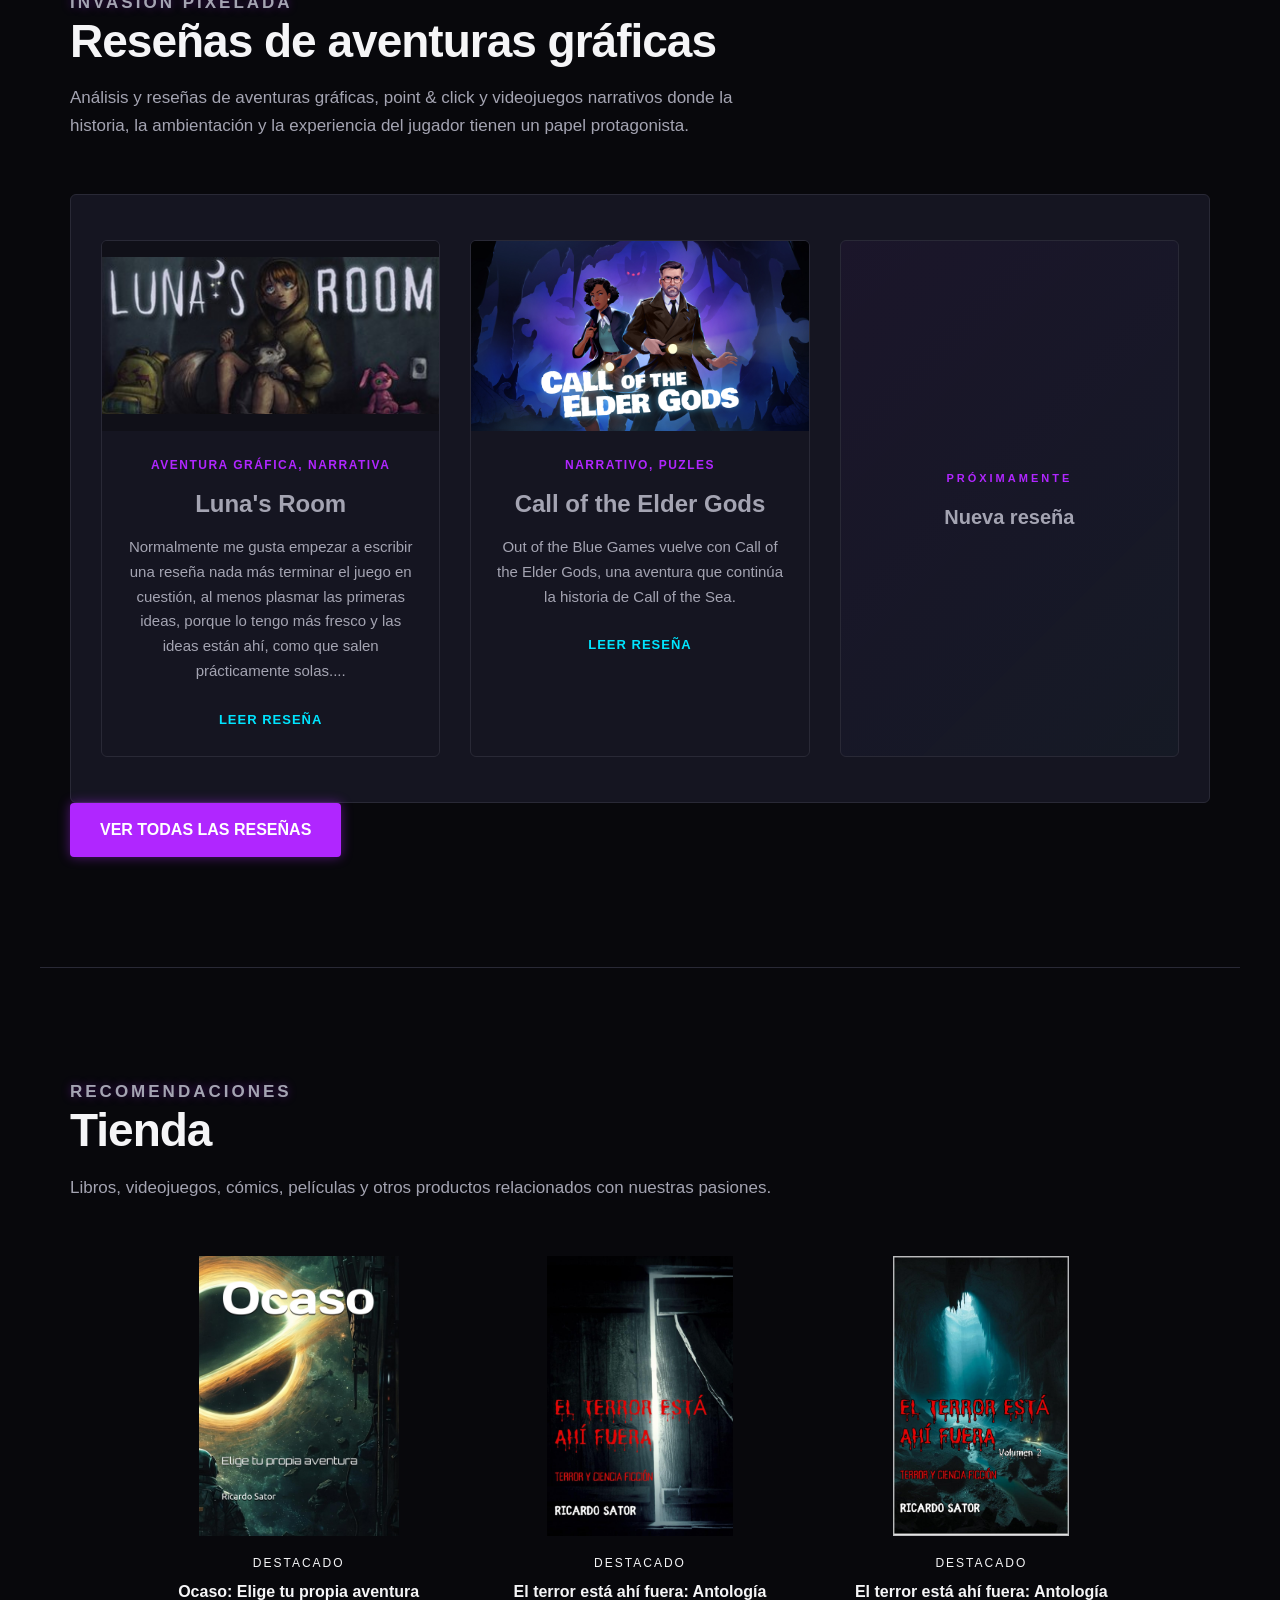
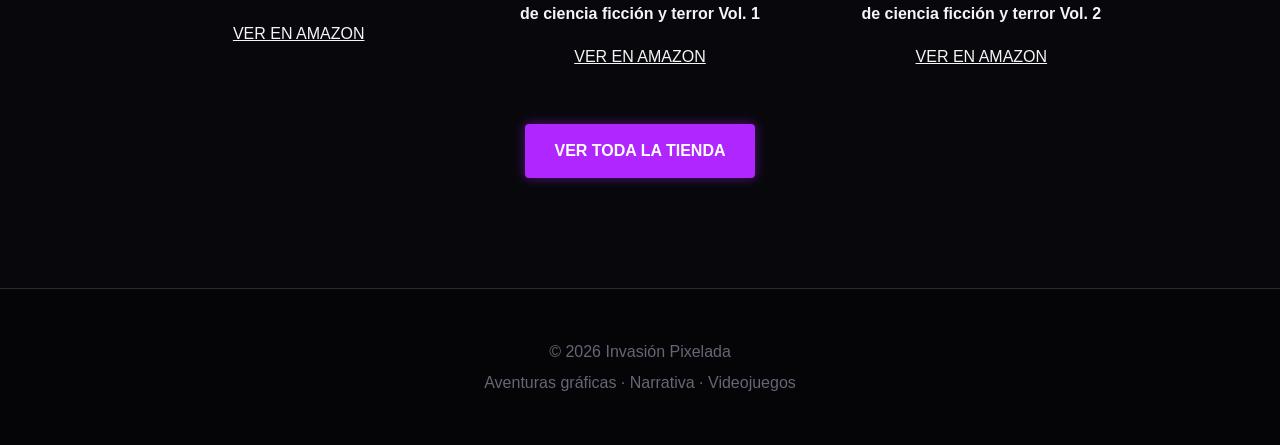
==== commit 22c67c62: "Generar reseñas automáticamente" ====
--- a/index.html
+++ b/index.html
@@ -917,137 +917,123 @@
 
                 <!-- RESEÑAS AUTOMÁTICAS: INICIO -->
 
-                <div class="reviews-grid">
-
-
-                    <!-- =================================================
-                         RESEÑA CALL OF THE ELDER GODS
-                         ================================================= -->
-
-                    <article
-                        class="review-card"
-                        data-search="Call of the Elder Gods Narrativo, puzles"
-                    >
-
-                        <a
-                            href="reseñas/Call of the Elder Gods/"
-                            class="review-card-image"
-                        >
-
-                            <img
-                                src="reseñas/Call of the Elder Gods/portada.jpg"
-                                alt="Portada de Call of the Elder Gods"
-                                loading="lazy"
-                            >
-
-                        </a>
-
-
-                        <div class="review-card-content">
-
-                            <p class="review-card-genre">
-                                Narrativo, puzles
-                            </p>
-
-                            <h3>
-                                Call of the Elder Gods
-                            </h3>
-
-                            <p>
-                                Out of the Blue Games vuelve con Call of the
-                                Elder Gods, una aventura que continúa la historia
-                                de Call of the Sea.
-                            </p>
-
-                            <a
-                                href="reseñas/Call of the Elder Gods/"
-                                class="review-card-link"
-                            >
-                                LEER RESEÑA
-                            </a>
-
-                        </div>
-
-                    </article>
-
-
-                    <!-- =================================================
-                         RESEÑA LUNA'S ROOM
-                         ================================================= -->
-
-                    <article
-                        class="review-card"
-                        data-search="Luna's Room Aventura gráfica, narrativa"
-                    >
-
-                        <a
-                            href="reseñas/Lunas Room/"
-                            class="review-card-image"
-                        >
-
-                            <img
-                                src="reseñas/Lunas Room/portada.jpg"
-                                alt="Portada de Luna's Room"
-                                loading="lazy"
-                            >
-
-                        </a>
-
-
-                        <div class="review-card-content">
-
-                            <p class="review-card-genre">
-                                Aventura gráfica, narrativa
-                            </p>
-
-                            <h3>
-                                Luna's Room
-                            </h3>
-
-                            <p>
-                                Normalmente me gusta empezar a escribir una
-                                reseña nada más terminar el juego en cuestión,
-                                al menos plasmar las primeras ideas, porque lo
-                                tengo más fresco y las ideas están ahí, como
-                                que salen prácticamente solas....
-                            </p>
-
-                            <a
-                                href="reseñas/Lunas Room/"
-                                class="review-card-link"
-                            >
-                                LEER RESEÑA
-                            </a>
-
-                        </div>
-
-                    </article>
-
-
-                    <!-- =================================================
-                         PLACEHOLDER
-                         ================================================= -->
-
-                    <article class="review-card review-card-placeholder">
-
-                        <div class="review-card-placeholder-inner">
-
-                            <span>
-                                PRÓXIMAMENTE
-                            </span>
-
-                            <h3>
-                                Nueva reseña
-                            </h3>
-
-                        </div>
-
-                    </article>
-
-
-                </div>
-
-                <!-- RESEÑAS AUTOMÁTICAS: FIN -->
+<div class="reviews-grid">
+
+    
+    <article
+        class="review-card"
+        data-search="Luna&#x27;s Room Aventura gráfica, narrativa Normalmente me gusta empezar a escribir una reseña nada más terminar el juego en cuestión, al menos plasmar las primeras ideas, porque lo tengo más fresco y las ideas están ahí, como que salen prácticamente solas. Pero en este caso no ha sido así. Terminé Luna’s Room cerca de las doce de la noche y decidí dejarlo reposar, consultarlo con la almohada, como se suele decir. Porque ya os aviso, es un juego que deja poso. Tiene un mensaje muy bonito, pero dentro de una temática bastante adulta y dura. Así que preferí empezar a escribir al día siguiente, con las ideas más claras. Y sinceramente, creo que fue una buena decisión. Porque estoy seguro de que después de leer este artículo, vais a ir directamente a jugarlo. Luna’s Room nos plantea una experiencia íntima en la que, a través de una única habitación y los objetos que hay en ella, iremos reconstruyendo recuerdos y entendiendo poco a poco qué está pasando realmente. La premisa es sencilla, la protagonista, Luna, despierta en una habitación extraña, le van llegando recuerdos a cuentagotas y deberá encajar todas las piezas para escapar. Para ello contará con la ayuda de su gato, Miga. Pero como suele pasar en este tipo de juegos, lo importante no es tanto lo que ves, sino lo que hay detrás, porque este juego habla sobre todo de la pérdida, como reza en la propia página de Steam y un tema como ese pocas veces se narra de una forma directa. Ambientación Desde el primer momento el juego ya te coloca en una situación bastante incómoda. Arrancamos con una escena nocturna, alguien conduciendo, y un “despierta, Luna” que ya te deja un poco descolocado. Y acto seguido aparecemos en una habitación completamente destartalada, con elementos extraños como un carro de la compra destrozado con un televisor dentro y nuestro personaje tirado en el suelo. No hay una banda sonora constante ni un hilo musical que te acompañe todo el tiempo, algo en lo que suelo fijarme mucho. De hecho, en muchos momentos lo único que tienes es un zumbido ambiental, un sonido casi imperceptible que genera una sensación bastante incómoda. Y funciona, porque transmite justo lo que tiene que transmitir… mal rollo. Además, desde los primeros compases, cuando conoces al “Guardián”, ya intuyes que el juego no va por un camino precisamente amable. Todo apunta a algo turbio, aunque al principio no tengas del todo claro lo que pasa. Gráficos El apartado visual apuesta por un pixel art bastante cuidado, se nota el cariño puesto y las horas de dedicación. Las animaciones, tanto de Luna como del gato, Miga, están muy bien resueltas. Especialmente ese detalle de la respiración constante de Luna, que evita que todo se sienta estático, algo que se agradece mucho teniendo en cuenta que la acción se desarrolla en un espacio muy reducido. No es un juego que busque el espectáculo visual, pero dentro de su propuesta cumple muy bien y aporta lo necesario para reforzar la atmósfera. También he de reconocer que hay un par de primeros planos que me han encantado. Jugabilidad A nivel jugable estamos ante una aventura gráfica bastante clásica en su planteamiento. Al acercar el cursor a los objetos aparecen los textos correspondientes, con clic izquierdo interactuamos y con el derecho examinamos más a fondo. Además, contamos con un menú superior desde el que accedemos al inventario, muy en la línea de las aventuras de toda la vida, donde podremos combinar objetos entre sí y por supuesto, con zonas del escenario. En cuanto a los puzles, el juego está bastante guiado. Son intuitivos y, en muchos casos, el propio juego te va dando pistas bastante directas a través de los comentarios de Miga. Esto reduce bastante la exigencia si lo comparamos con propuestas más clásicas o más “hardcore”, pero también creo que es una decisión totalmente consciente. Aquí el foco no está en ponerte a prueba, sino en que avances y vivas la historia. Eso sí, hay ciertos puzles que puedes resolverlos en el orden que quieras, no es tan lineal en ese sentido como quizá otras aventuras, aunque realmente solo hay un camino que seguir. Además, el juego introduce un sistema de conversaciones, centrado principalmente en nuestras interacciones con Miga. En determinados momentos podremos hablar con nuestro inseparable gato, especialmente cuando la situación se complica, y no solo aporta contexto narrativo, sino que también funciona como una pequeña ayuda para avanzar. Miga tiene un carácter muy particular, con ese punto ácido que más de una vez me ha sacado una sonrisa. Y no es solo un alivio cómico, como suele decirse en cine, es de esos personajes que están ahí acompañándote durante toda la experiencia y que terminan aportando mucho más de lo que parece a simple vista. Dificultad La dificultad, seamos claros, es baja. Es un juego asequible, accesible incluso para alguien que no esté muy acostumbrado a las aventuras gráficas. Y en ese sentido puede ser un muy buen punto de entrada al género. Si buscas retos complejos o puzles que te hagan estrujarte el cerebro durante horas, este no es tu juego. Pero tampoco pretende serlo. Guion Creo, sin temor a equivocarme, que es aquí donde el juego realmente marca la diferencia. Nada más empezar, Luna está inconsciente en la habitación y escucha una voz que resulta ser la de su gato. Pasado el shock de que su gato hable, Luna se da cuenta de que Miga tiene bastante carácter. Es sarcástico e incluso va dejando comentarios con cierta mala leche y, en muchas ocasiones, actúa casi como si fuera la voz de su conciencia. La verdad es que funciona muy bien porque está constantemente ahí, soltando la puntilla. Por otro lado, tenemos al Guardián, una figura bastante inquietante que se expresa mediante acertijos y que refuerza esa sensación de que todo lo que está ocurriendo tiene un trasfondo mucho más profundo. El juego toca temas como la vida, la muerte o incluso la reencarnación. Pero no lo hace de forma directa, sino a través de simbolismos, dobles sentidos y pequeñas piezas que tienes que ir encajando. La premisa, como decía, es clara, escapar de la habitación, pero lo importante es todo lo que hay debajo, es ahí es donde el juego se vuelve realmente interesante. Además, el personaje de Luna va haciendo referencias constantes a su vida personal, especialmente a la figura de su padre, que tiene bastante peso dentro de la historia, y en menor medida a su madre. Es un guion más complejo de lo que parece, donde muchas veces pesa más lo que no se dice que lo que se dice. Sonido El juego arranca con una canción bastante potente que ya marca un poco el tono inicial. A partir de ahí, la música aparece en momentos muy concretos y cuando lo hace, toca la fibra emocional. No está de forma constante, pero cuando entra, tiene sentido. No hay doblaje como tal, salvo en un personaje concreto, lo cual también refuerza ese tono íntimo y personal que busca el juego. Impacto emocional Aquí es donde el juego me ha tocado la fibra. Hay un momento en el que empiezas a entender realmente qué está pasando y ahí es donde se te hace un nudo en la garganta (al menos eso me pasó a mí). Evidentemente, aquí también entra en juego la experiencia personal de cada uno. En mi caso, siendo padre, hay ciertas cosas que me han tocado especialmente. Pero más allá de eso, es un juego que te hace pensar. Que no te deja indiferente. Y que, cuando terminas, te obliga a darle una vuelta a todo lo que has vivido. Duración La duración ronda entre los 60 y 90 minutos, dependiendo de lo que te detengas o de lo que tardes en resolver los puzles. Es una experiencia breve, muy contenida, que casi se siente como ver una película. En este punto me cuesta ser objetivo, porque yo valoro positivamente que la duración sea contenida, por supuesto, siempre y cuando esté justificado y sea lo suficientemente rico en narrativa e intensidad. Finales El juego cuenta con dos finales. El punto de decisión es bastante claro, lo que facilita que puedas guardar partida y ver ambos sin problema. Y lo interesante es que no hay un final claramente bueno o malo. La elección se siente más como algo personal que como una decisión correcta o incorrecta. Me ha gustado mucho incluso la parte final de agradecimientos, acompañada por una música increíble de Alex “AP Nightgame” y además con nombres conocidos, algunos de los cuales he tenido el placer de entrevistar. Conclusiones Para mí, es de lo mejor que he jugado este año, así sin anestesia. Me recuerda en cierta manera a Upstairs, también de este año 2026, tanto por su duración como por esa capacidad de contar una historia adulta y con un trasfondo bastante turbio. Creo que ahí está la clave, no quiere ser un juego difícil, sino hacerte sentir algo. Y para mí, lo consigue, vaya que si lo consigue. Así que, sinceramente, enhorabuena a Jacob por el trabajo realizado, porque aquí hay algo más que una simple aventura gráfica."
+    >
+
+        <a
+            href="reseñas/Lunas Room/"
+            class="review-card-image"
+        >
+
+            
+        <img
+            src="reseñas/Lunas Room/portada.jpg"
+            alt="Portada de Luna&#x27;s Room"
+            loading="lazy"
+        >
+        
+
+        </a>
+
+        <div class="review-card-content">
+
+            
+        <p class="review-card-genre">
+            Aventura gráfica, narrativa
+        </p>
+        
+
+            <h3>
+                Luna&#x27;s Room
+            </h3>
+
+            <p>
+                Normalmente me gusta empezar a escribir una reseña nada más terminar el juego en cuestión, al menos plasmar las primeras ideas, porque lo tengo más fresco y las ideas están ahí, como que salen prácticamente solas....
+            </p>
+
+            <a
+                href="reseñas/Lunas Room/"
+                class="review-card-link"
+            >
+                LEER RESEÑA
+            </a>
+
+        </div>
+
+    </article>
+    
+    <article
+        class="review-card"
+        data-search="Call of the Elder Gods Narrativo, puzles Out of the Blue Games vuelve con Call of the Elder Gods, una aventura que continúa la historia de Call of the Sea. De alguna forma, hasta yo mismo, que no soy un experto a nivel técnico, veo cierta evolución en el estudio, desde lo que vimos en Call of the Sea, pasando por American Arcadia, hasta lo visto en este juego que nos ocupa. Por cierto, sigo también muy de cerca, el juego The Vigilante Diaries, que aún no tiene fecha de lanzamiento en el momento en el que escribo este artículo. En Call of the Elder Gods, la historia se centra en Harry Everhart, un profesor de la Universidad de Miskatonic, que empieza a tener una serie de visiones de lo más perturbadoras, relacionadas con una especie de lodo negro. Por otro lado, tenemos también a Evangeline Drayton, una alumna atormentada por unos sueños relacionados con un artefacto del pasado en forma de estatuilla. Lo que comienza como una búsqueda de respuestas acaba derivando en algo mucho más grande, antiguo y también mucho más inquietante de lo que parecía en un principio. Al inicio puede dar la sensación de que estamos ante una historia más centrada en la ciencia ficción, pero también es una historia de misterio con ciertos toques que rozan el horror. Además, se permite tocar otros elementos que no quiero desvelar demasiado por evitar spoilers, pero que le dan aún más contexto y profundidad a todo lo que está ocurriendo. Nada más empezar, el juego te pregunta directamente si has jugado a Call of the Sea, algo que sirve para que no te pierdas detalles importantes, tanto si no lo jugaste como si hace tiempo que lo hiciste y no recuerdas bien la historia. Aquí, además, tenemos a Norah Everhart como narradora, algo que refuerza aún más el vínculo entre ambos juegos. ¿Es necesario haber jugado Call of the Sea para enfrentarnos a este título? La respuesta corta es, no. Pero como siempre, si lo has jugado, encontrarás ciertos matices y referencias que, de otra forma, pasarían desapercibidos. El juego tiene escenarios que, a nivel visual, pueden parecer agradables, gracias a ese estilo que se asemeja al cartoon y muy coloridos en algunos momentos, pero que al mismo tiempo transmiten una sensación constante de inquietud. Eso funciona muy bien con el tipo de historia que plantea el juego, porque no hay que olvidar que estamos dentro de un universo inspirado en los mitos de Lovecraft. Pero mantengamos la calma, el juego nunca se olvida de que pertenece a este universo y por tanto veremos todo tipo de referencias, en textos, conversaciones, cuadros, etc. Y aunque la temática está clara, conviene remarcar que no es un juego de terror al uso, pero sí mantiene un tono de tensión y misterio prácticamente todo el tiempo. Si algo siempre llama la atención de los juegos del estudio madrileño, es el apartado artístico, más potenciado en este título si cabe gracias al motor Unreal Engine 5. Se nota que hay un salto respecto a Call of the Sea, sobre todo en la iluminación, en el nivel de detalle de los escenarios y en cómo todo en general se ve más definido y con más presencia en pantalla, sin perder ese estilo tan característico del estudio. A pesar de que el juego es lineal, la sensación no siempre es esa. Los escenarios son lo suficientemente amplios como para que puedas moverte con libertad, explorar a tu ritmo y entender bien cada espacio. No da la sensación de estar avanzando por zonas cerradas, sino de recorrer lugares que tienen cierta coherencia y que invitan a la investigación y, creedme, algún que otro objeto escondido encontraréis si sois tan curiosos como yo. Por poner un ejemplo, en el segundo capítulo, en las cuevas que visitamos, ya se percibe que no es un pequeño espacio donde movernos, sino que da la impresión de estar ante un escenario realmente grande, tanto en lo superficial como en lo más profundo (y hasta ahí puedo leer). No disponemos de un inventario como tal, pero en ocasiones usaremos algún objeto que hayamos adquirido para resolver el puzle de turno. Cabe destacar también que, para hacer algo más dinámico el juego en su apartado narrativo, este nos da opciones de respuesta en algunas conversaciones. Podremos elegir cómo reaccionar y eso mantiene una sensación constante de estar participando de la historia en todo momento. Para hablar de la dificultad, trataremos el tema de los puzles, el punto fuerte del juego, al menos en mi opinión. Están bien integrados en la narrativa y en los escenarios, y la curva de dificultad va in crescendo a medida que avanzamos por los diferentes capítulos. Cierto es que algunos, pese a ser más complejos, se os pueden dar mejor. A mí, por ejemplo, se me atragantó el puzle del capítulo 3 y, en cambio, otros posteriores los saqué con nota. Aquí dependerá de vuestra pericia y de qué tipo de puzle se os dé mejor. Alternamos entre Evangeline y Harry para resolver los diferentes retos que se nos presentan y gracias a un sistema de pistas (que se puede desactivar), el juego hará que no nos quedemos atascados. Incluso si llegamos a atascarnos por completo, en el menú de pausa, tenemos la opción de pedir más pistas e incluso de ver la solución completa del enigma. Y ya digo, no se me caen los anillos en reconocer que me atasqué mucho en un puzle relacionado con un ritual que servía para desbloquear un ascensor en ese capítulo 3, y necesité un pequeño empujoncito de dicha ayuda. Yo esto lo veo perfecto, no puedo entender, si la hubiera, queja alguna, puesto que es algo que se puede ignorar totalmente si lo que se quiere es una experiencia retadora. De todas formas, dejando a un lado este sistema de pistas o ayuda, las que están distribuidas por el juego están pensadas para que las vayamos encontrando de una manera orgánica y lo interesante es que el hecho de anotar una en nuestra libreta no resuelve automáticamente el acertijo, sino que tendremos que cruzar y analizar nosotros mismos la información que hayamos ido encontrando. Tendremos que fijarnos, recordar, relacionar información y en muchos casos, tirar de nuestro propio criterio. Podemos apoyarnos en el diario del juego, claro, pero también podemos hacer lo que hacíamos los de la vieja escuela, apuntar las cosas por nuestra cuenta en un papel y lápiz si queremos, y eso le dará aún más ese rollo de aventura de las que jugábamos cuando éramos más jóvenes y no peinábamos canas. En conclusión, es un juego exigente, con puzles bastante complejos que nos obligan a estar muy atentos a todo lo que vamos encontrando. Puede que en algún momento echemos en falta alguna pista más de las que están distribuidas por el propio juego, no tanto de ese sistema de ayuda más directo, sino de las que forman parte del escenario y la narrativa. Aun así, creo que todos los enigmas se pueden resolver. Eso sí, si buscáis una experiencia más ligera, con puzles más llevaderos, quizá deberíais pensaros si este es vuestro juego. Pero si lo que queréis es un reto de verdad, de los que os hacen estrujaros el cerebro, aquí lo vais a encontrar. Si nos centramos en el guion, tenemos una historia que funciona muy bien, con la dosis justa de intriga y puzles bien integrados en la misma. El inicio es bastante directo, desde el prólogo ya se genera esa intriga que comentaba, pero es en el primer capítulo donde realmente ya estamos dentro del juego. No se anda con rodeos ni nos hace esperar demasiado para meternos en situación. Esto no significa que las cosas vayan aceleradas o que queden sin explicar, simplemente se nota que el guion está hecho para tenernos enganchados desde el primer momento. Y en ese sentido, el primer encuentro con el profesor funciona muy bien como punto de partida. Una cosa que me encanta de las aventuras de este tipo y que creo que de alguna forma está ligado al guion y a los acontecimientos que se narran, es la sensación de estar viajando constantemente, muy al estilo Indiana Jones y este juego hace incluso un guiño a la forma en la que se representan dichos viajes. Estas cinemáticas y otras están bastante trabajadas y mantienen una estética acorde al resto del juego. Son cinemáticas semi-estáticas y esto no lo quiero nombrar como una cosa que reste, pero sí se nota que quizá no se ha podido realizar algo más dinámico y continuista con lo que es el resto del videojuego. Para terminar con este apartado, tendremos partes donde, mediante flashbacks, podremos desentrañar partes de la historia que aún no se hayan explicado. Flashbacks que no solo aportarán a la historia, como digo, sino que también serán jugables. A nivel de personajes, destacaría el contraste de carácter que hay entre ambos protagonistas. Ese es el punto que hace que conectes rápidamente con alguno de ellos. Evangeline es más impulsiva, más directa, va al grano y eso contrasta bastante con el tono del profesor, que es más pausado, dubitativo y cuidadoso. En cuanto al sonido, a nivel de efectos el juego es correcto. Cumple bien en todo momento, acompaña lo que está pasando en pantalla, pero no hay nada especialmente destacable que os vaya a volar la cabeza. La banda sonora va un poco en esa misma línea. Funciona bien, aparece en los momentos adecuados y acompaña la experiencia, pero no es de esas que se os quedarán grabadas o que acabaréis tarareando después. No por ello es mala, ni mucho menos, pero sí que es cierto que no es uno de los apartados más destacables del juego. Donde sí destaca claramente es en el doblaje. Está a un grandísimo nivel, con actores y actrices como Yuri Lowenthal y Cissy Jones, que han participado en juegos como Spider-Man o Baldur’s Gate 3. Antes de centrarme en el final de verdad, quería hacer mención al último gran puzle del juego, magistral. Me parece increíble como ha sido pensado todo lo que hay en esas ruinas, desde el tema de los espejos y la luz, hasta el mecanismo de símbolos que tiene asociado. En cuanto al final, el juego cuenta con dos, una decisión al final del juego como ya se ha visto muchas otras veces en distintos juegos y tendremos que elegir la que consideremos que es mejor. Conclusiones ¿Tiene algún punto negativo? Pues salvo algún pequeño bug en la lectura de algún texto, poco más negativo puedo destacar y todo esto, teniendo en cuenta que lo he podido jugar antes de su lanzamiento, por lo que seguro que nada de esto que me he encontrado estará en la versión final. Está claro que yo soy el público objetivo del juego y que haber jugado a Call of the Sea, hace que ya estuviera dentro casi antes de arrancar el juego y su duración, de aproximadamente 7 horas, hace que te lo puedas jugar en 3 o 4 sesiones. Evidentemente, no voy a desvelar nada del final, pero lo que sí puedo decir es que da la sensación de que todo lo que plantea el juego está bien construido y conectado, haciendo, que si además habéis jugado al nombrado Call of the Sea, la experiencia sea óptima. En conjunto, Call of the Elder Gods es una aventura que entra bien desde el principio, que mantiene el interés con su ambientación y que apuesta por unos puzles que realmente os harán pensar y lo dicho, si además venís de jugar el juego anterior, tenéis algo que no solo continúa esa base, sino que la amplía con bastante acierto. Así que tenéis ante vosotros una aventura que, si queréis, os exige pero que también sabe cómo recompensaros."
+    >
+
+        <a
+            href="reseñas/Call of the Elder Gods/"
+            class="review-card-image"
+        >
+
+            
+        <img
+            src="reseñas/Call of the Elder Gods/portada.jpg"
+            alt="Portada de Call of the Elder Gods"
+            loading="lazy"
+        >
+        
+
+        </a>
+
+        <div class="review-card-content">
+
+            
+        <p class="review-card-genre">
+            Narrativo, puzles
+        </p>
+        
+
+            <h3>
+                Call of the Elder Gods
+            </h3>
+
+            <p>
+                Out of the Blue Games vuelve con Call of the Elder Gods, una aventura que continúa la historia de Call of the Sea.
+            </p>
+
+            <a
+                href="reseñas/Call of the Elder Gods/"
+                class="review-card-link"
+            >
+                LEER RESEÑA
+            </a>
+
+        </div>
+
+    </article>
+    
+    <article class="review-card review-card-placeholder">
+
+        <div class="review-card-placeholder-inner">
+
+            <span>
+                PRÓXIMAMENTE
+            </span>
+
+            <h3>
+                Nueva reseña
+            </h3>
+
+        </div>
+
+    </article>
+    
+
+</div>
+
+<!-- RESEÑAS AUTOMÁTICAS: FIN -->
 
             </div>
 
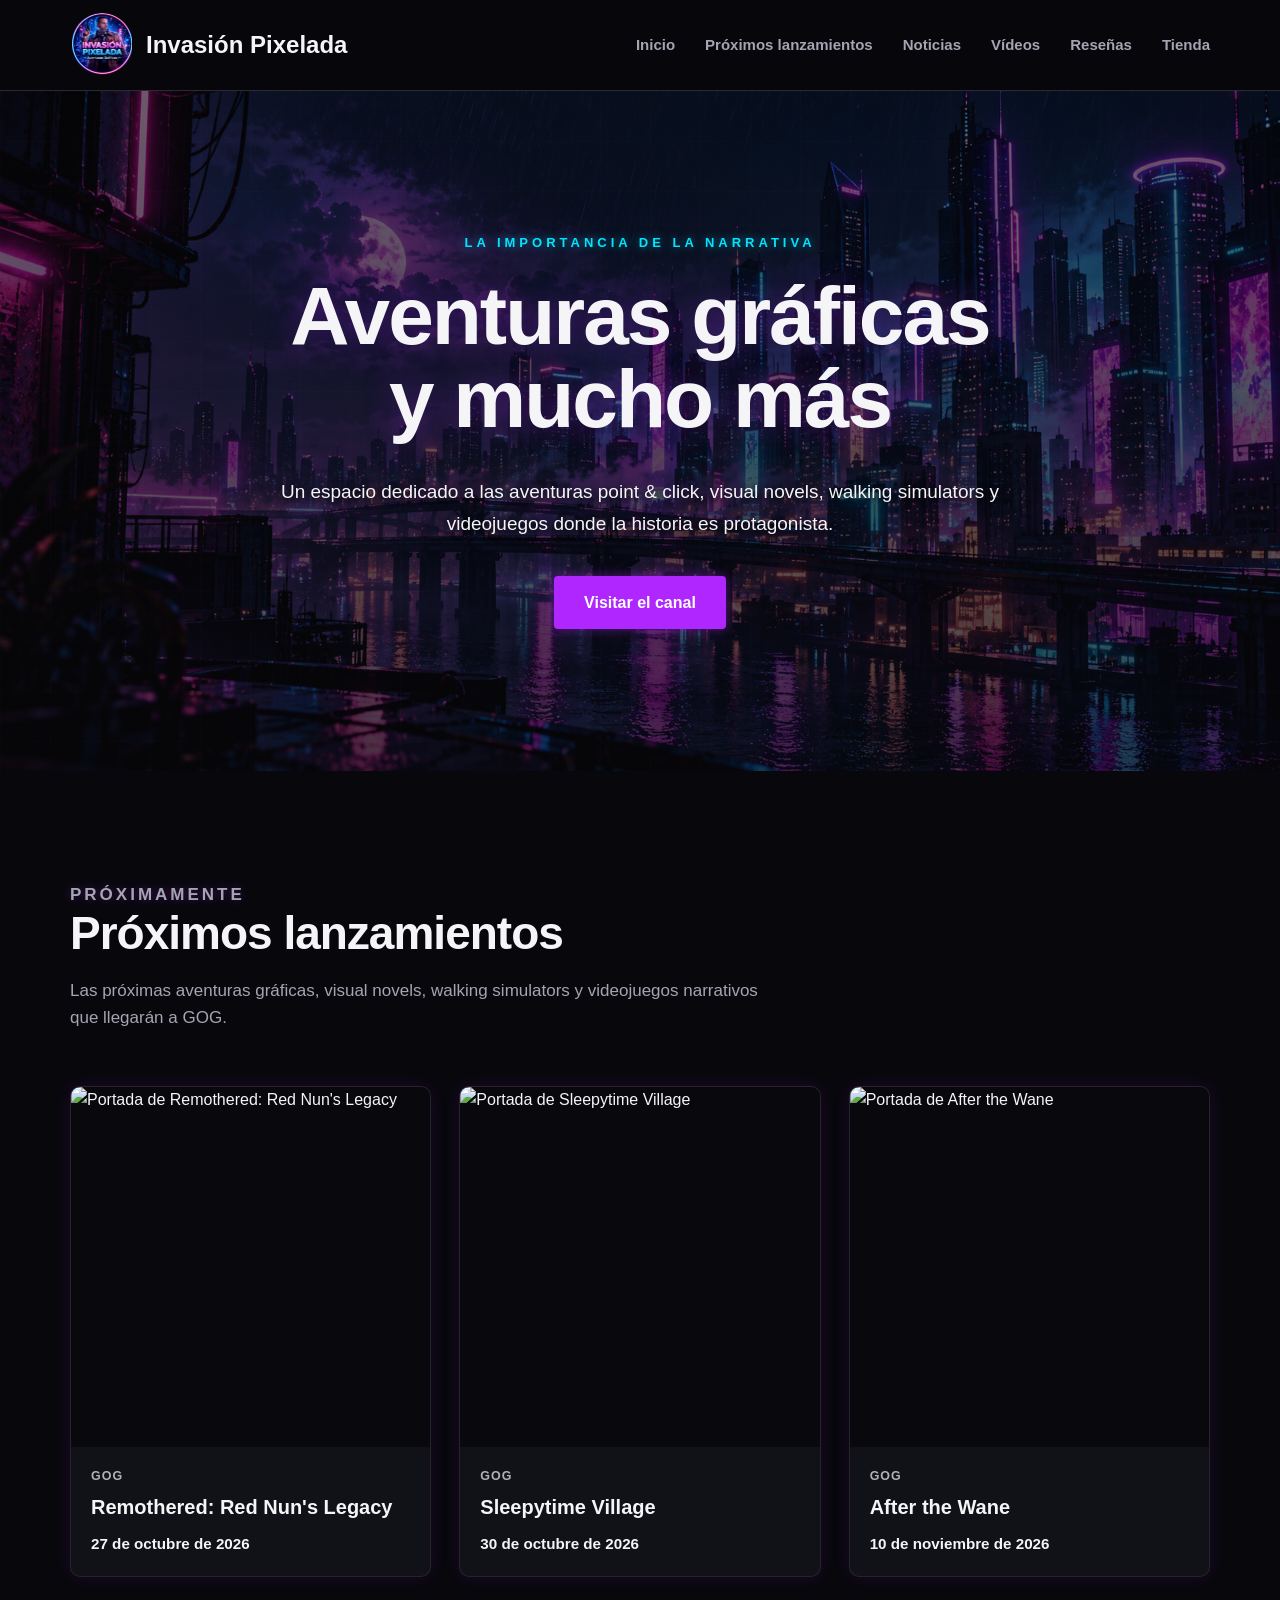
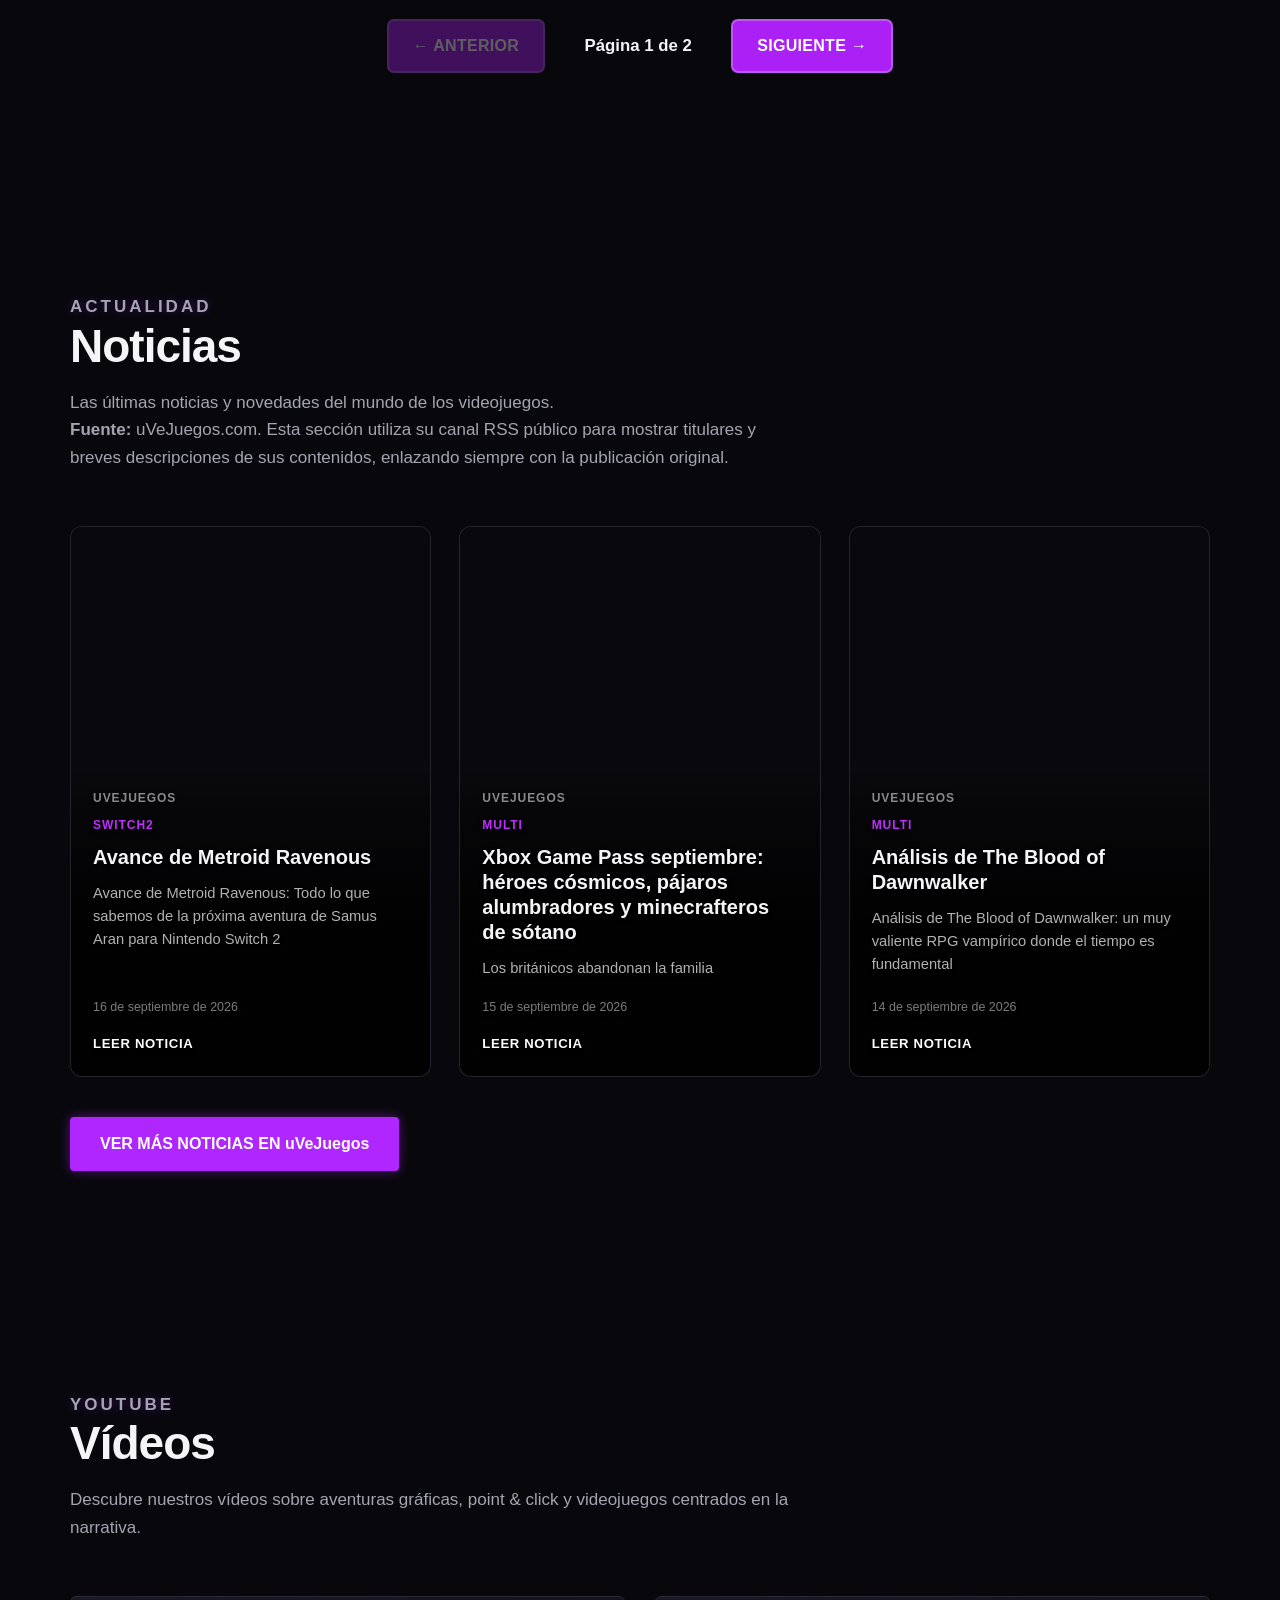
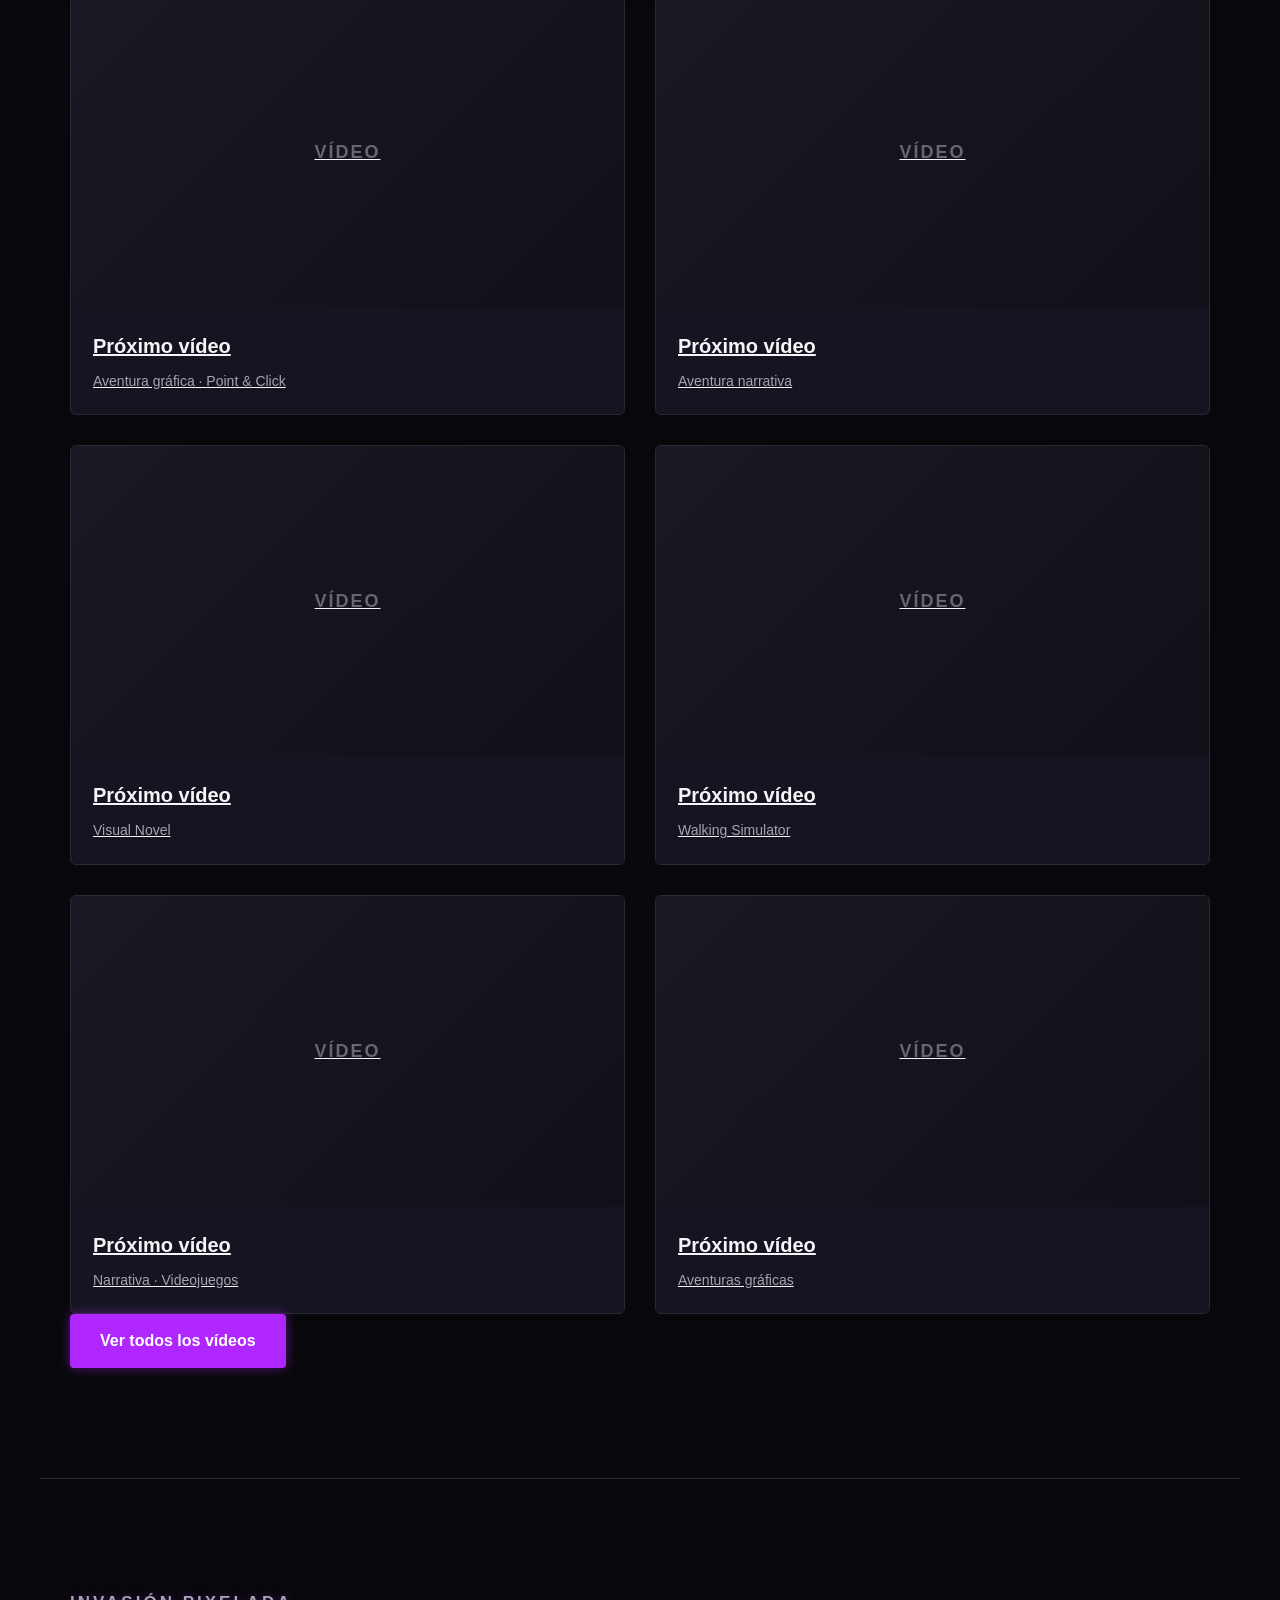
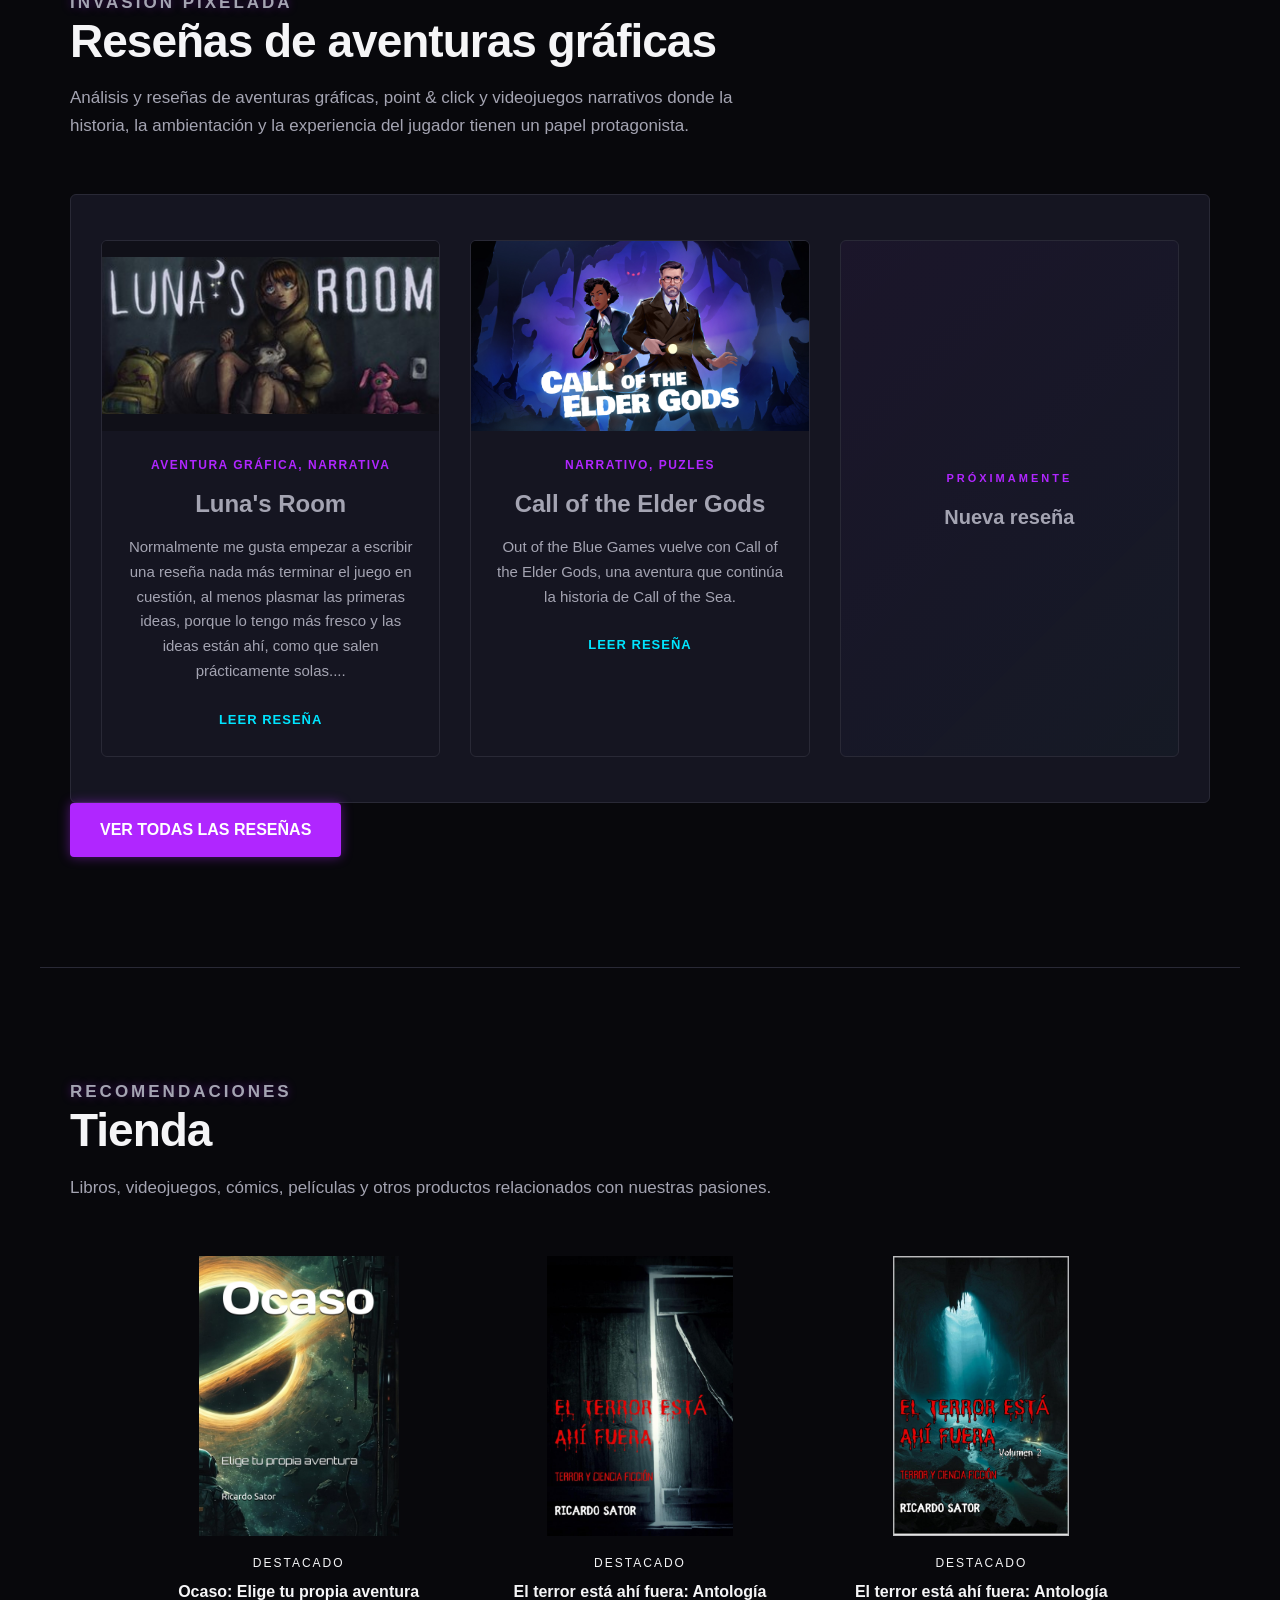
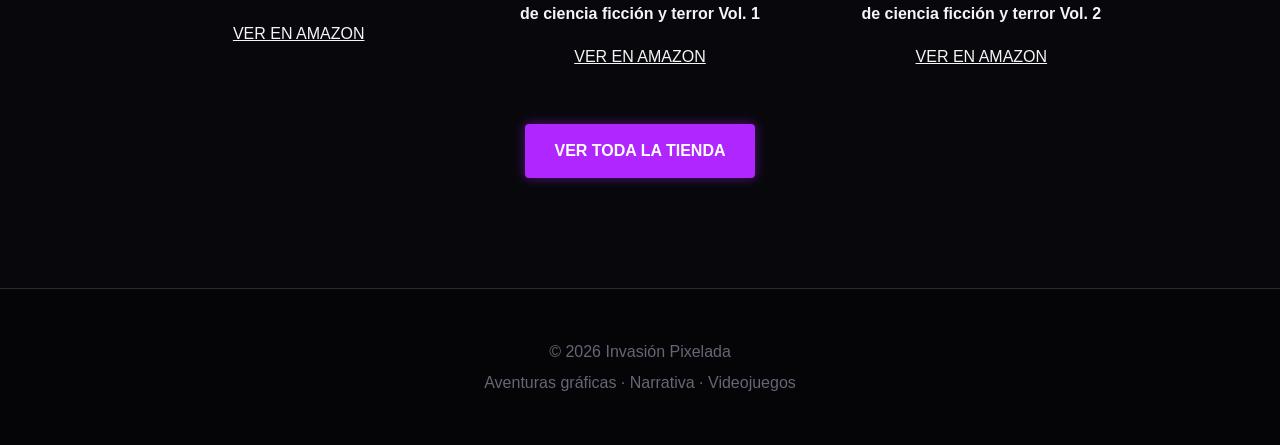
==== commit c09c1fb6: "Update index.html" ====
--- a/index.html
+++ b/index.html
@@ -1,7 +1,7 @@
 <!DOCTYPE html>
 <!--
     INVASIÓN PIXELADA
-    VERSIÓN INTERNA: IP-INDEX-010
+    VERSIÓN INTERNA: IP-INDEX-011
 -->
 <html lang="es">
 
@@ -421,7 +421,11 @@
 
         <div class="header-content">
 
-            <a href="#inicio" class="logo">
+            <a
+                href="#inicio"
+                class="logo"
+                id="logo-inicio"
+            >
 
                 <img
                     src="imagenes/nuevo_logo_invasion_pixelada.png"
@@ -1273,6 +1277,60 @@
         document.addEventListener(
             "DOMContentLoaded",
             function () {
+
+
+                /* =================================================
+                   LOGOTIPO → INICIO REAL
+                   ================================================= */
+
+                const logoInicio =
+                    document.getElementById(
+                        "logo-inicio"
+                    );
+
+
+                if (logoInicio) {
+
+                    logoInicio.addEventListener(
+                        "click",
+                        function (evento) {
+
+                            evento.preventDefault();
+
+
+                            /*
+                             * Quitamos cualquier hash anterior.
+                             */
+
+                            if (
+                                window.location.hash
+                            ) {
+
+                                history.replaceState(
+                                    null,
+                                    "",
+                                    window.location.pathname +
+                                    window.location.search
+                                );
+
+                            }
+
+
+                            /*
+                             * Volvemos al punto absolutamente superior
+                             * de la página.
+                             */
+
+                            window.scrollTo({
+                                top: 0,
+                                left: 0,
+                                behavior: "auto"
+                            });
+
+                        }
+                    );
+
+                }
 
 
                 /* =================================================
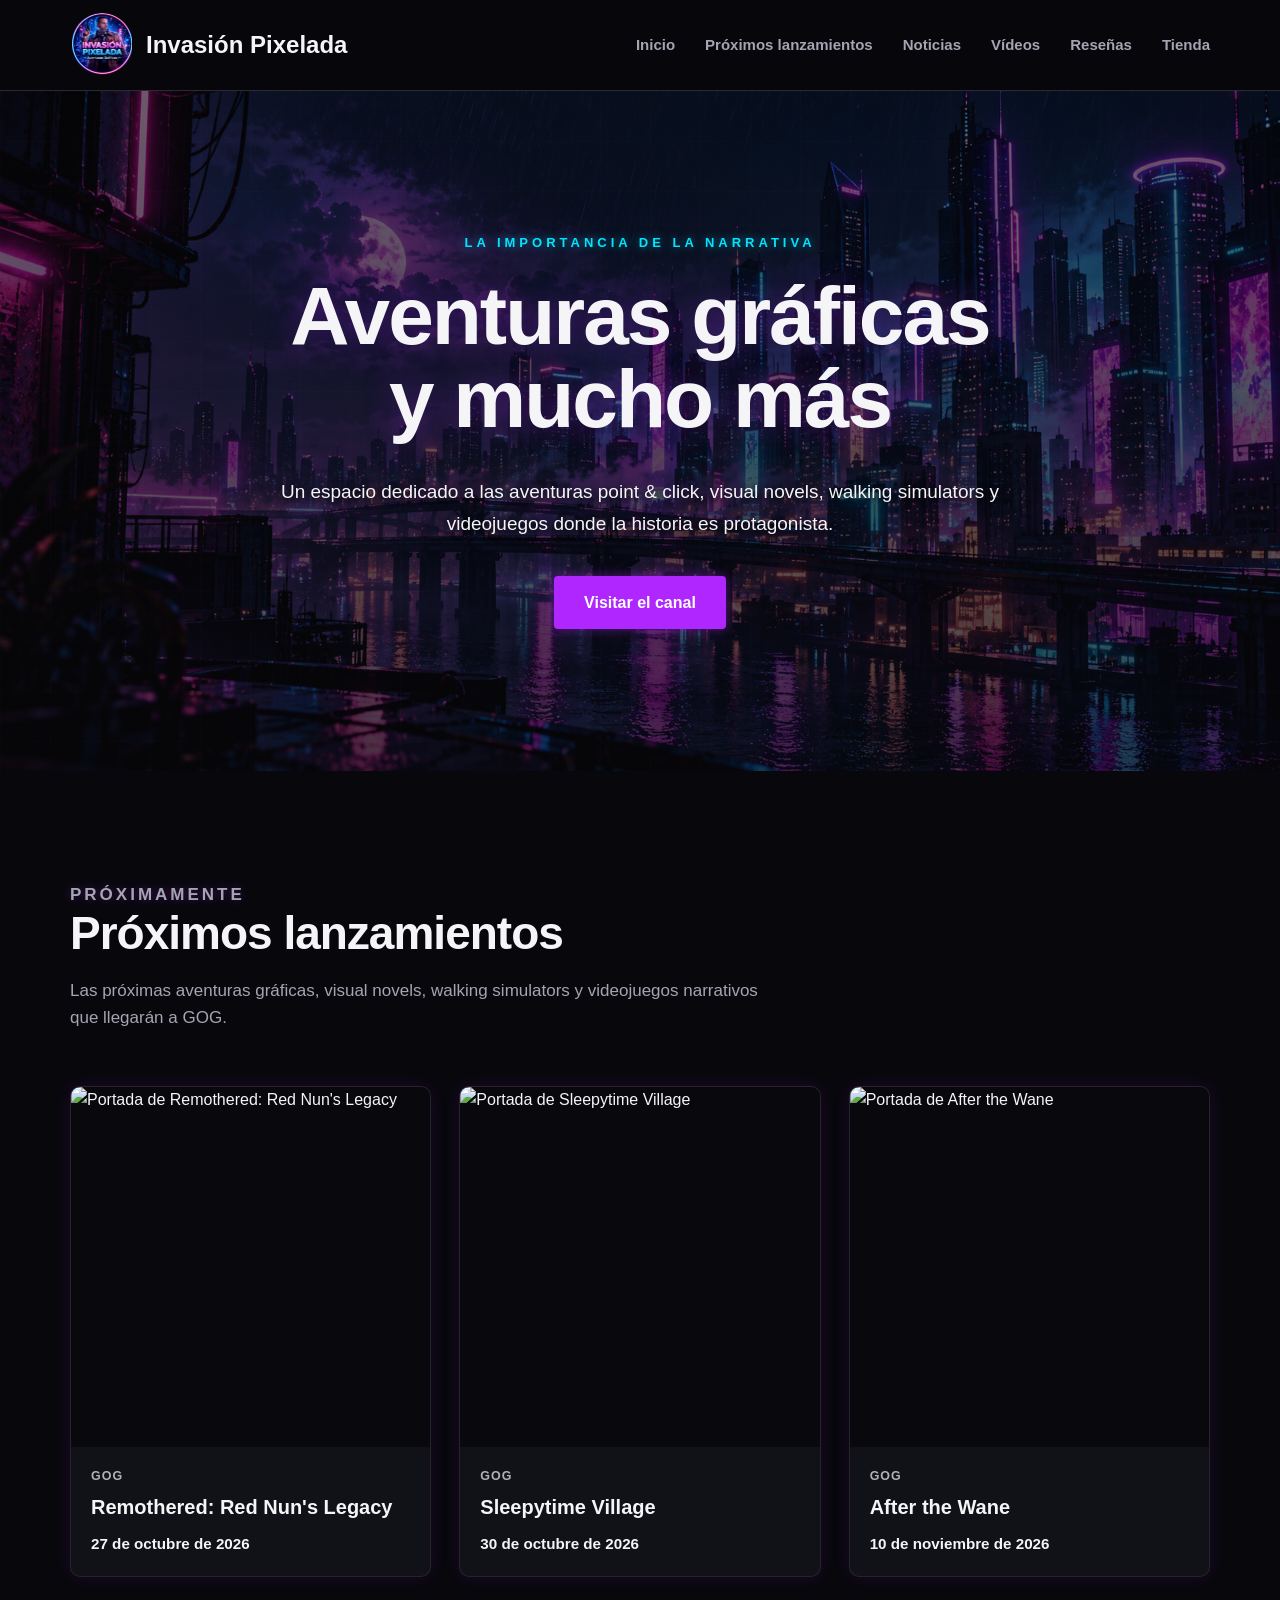
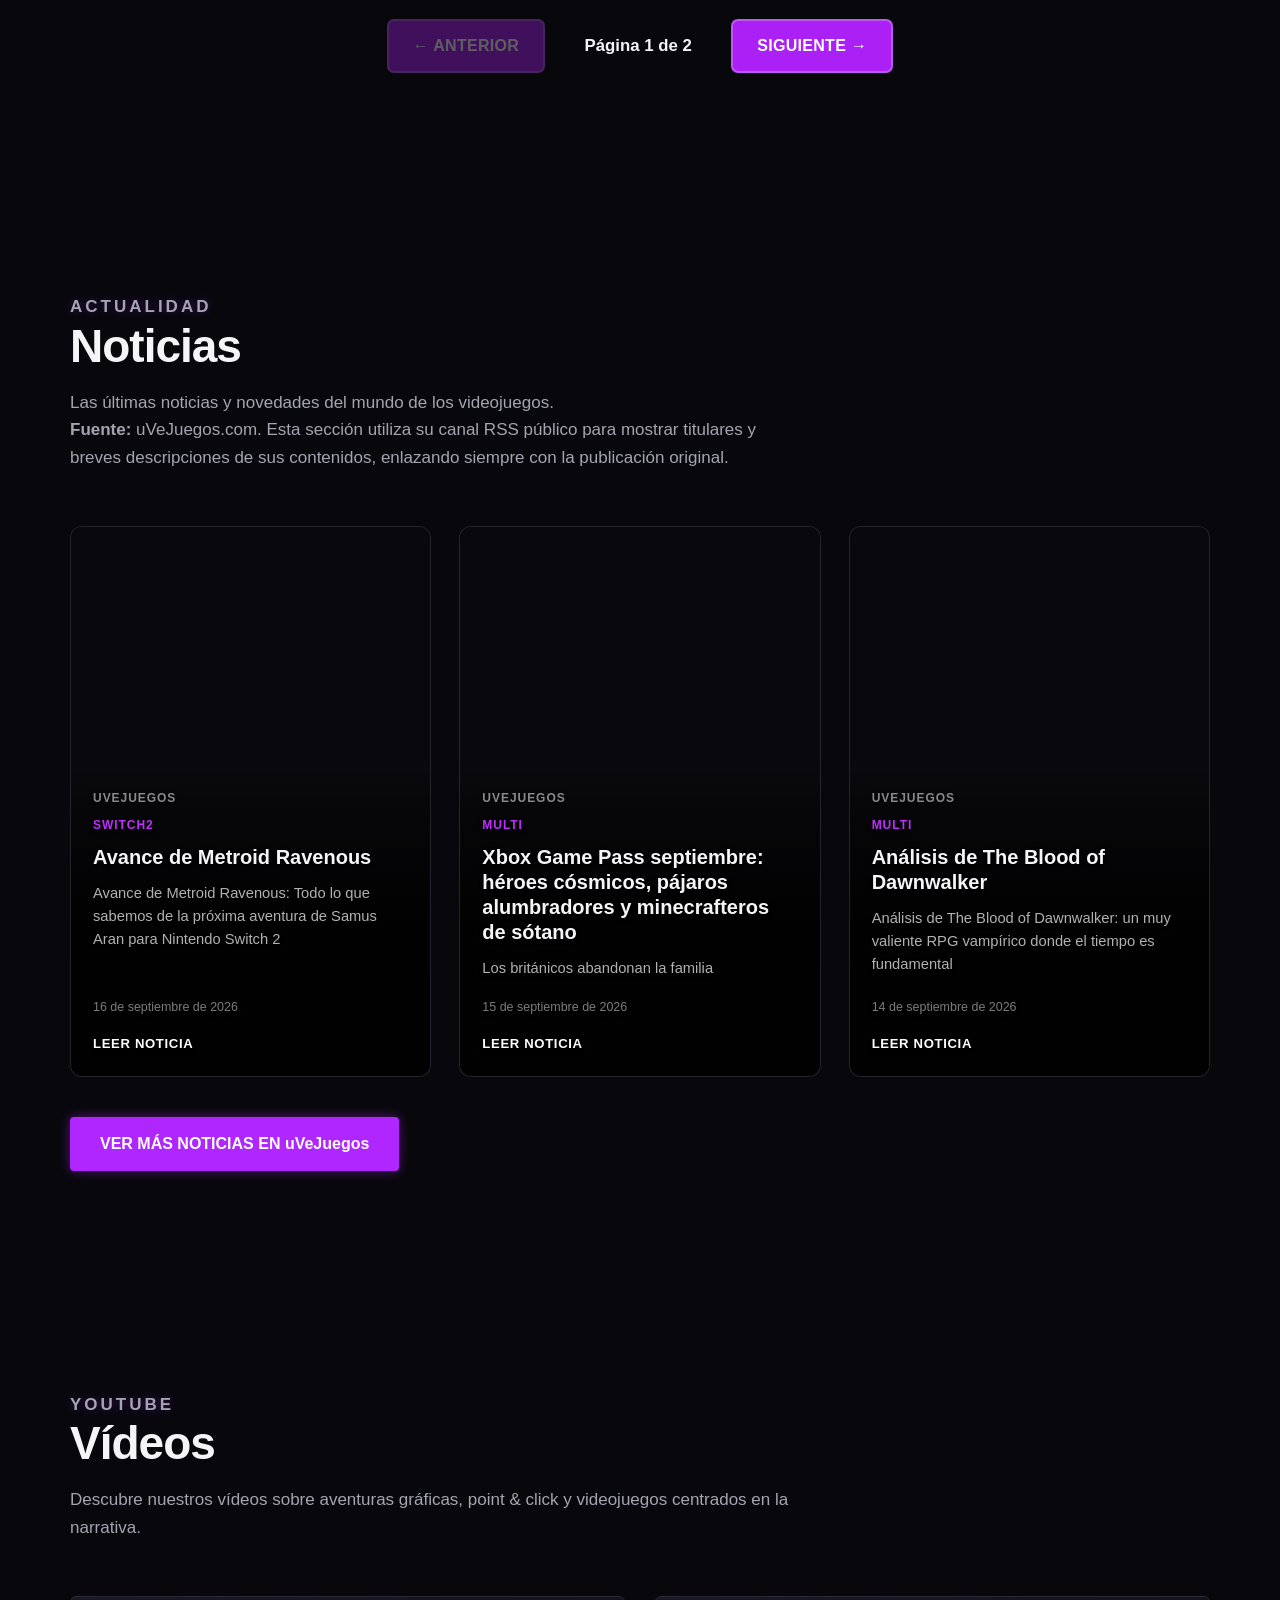
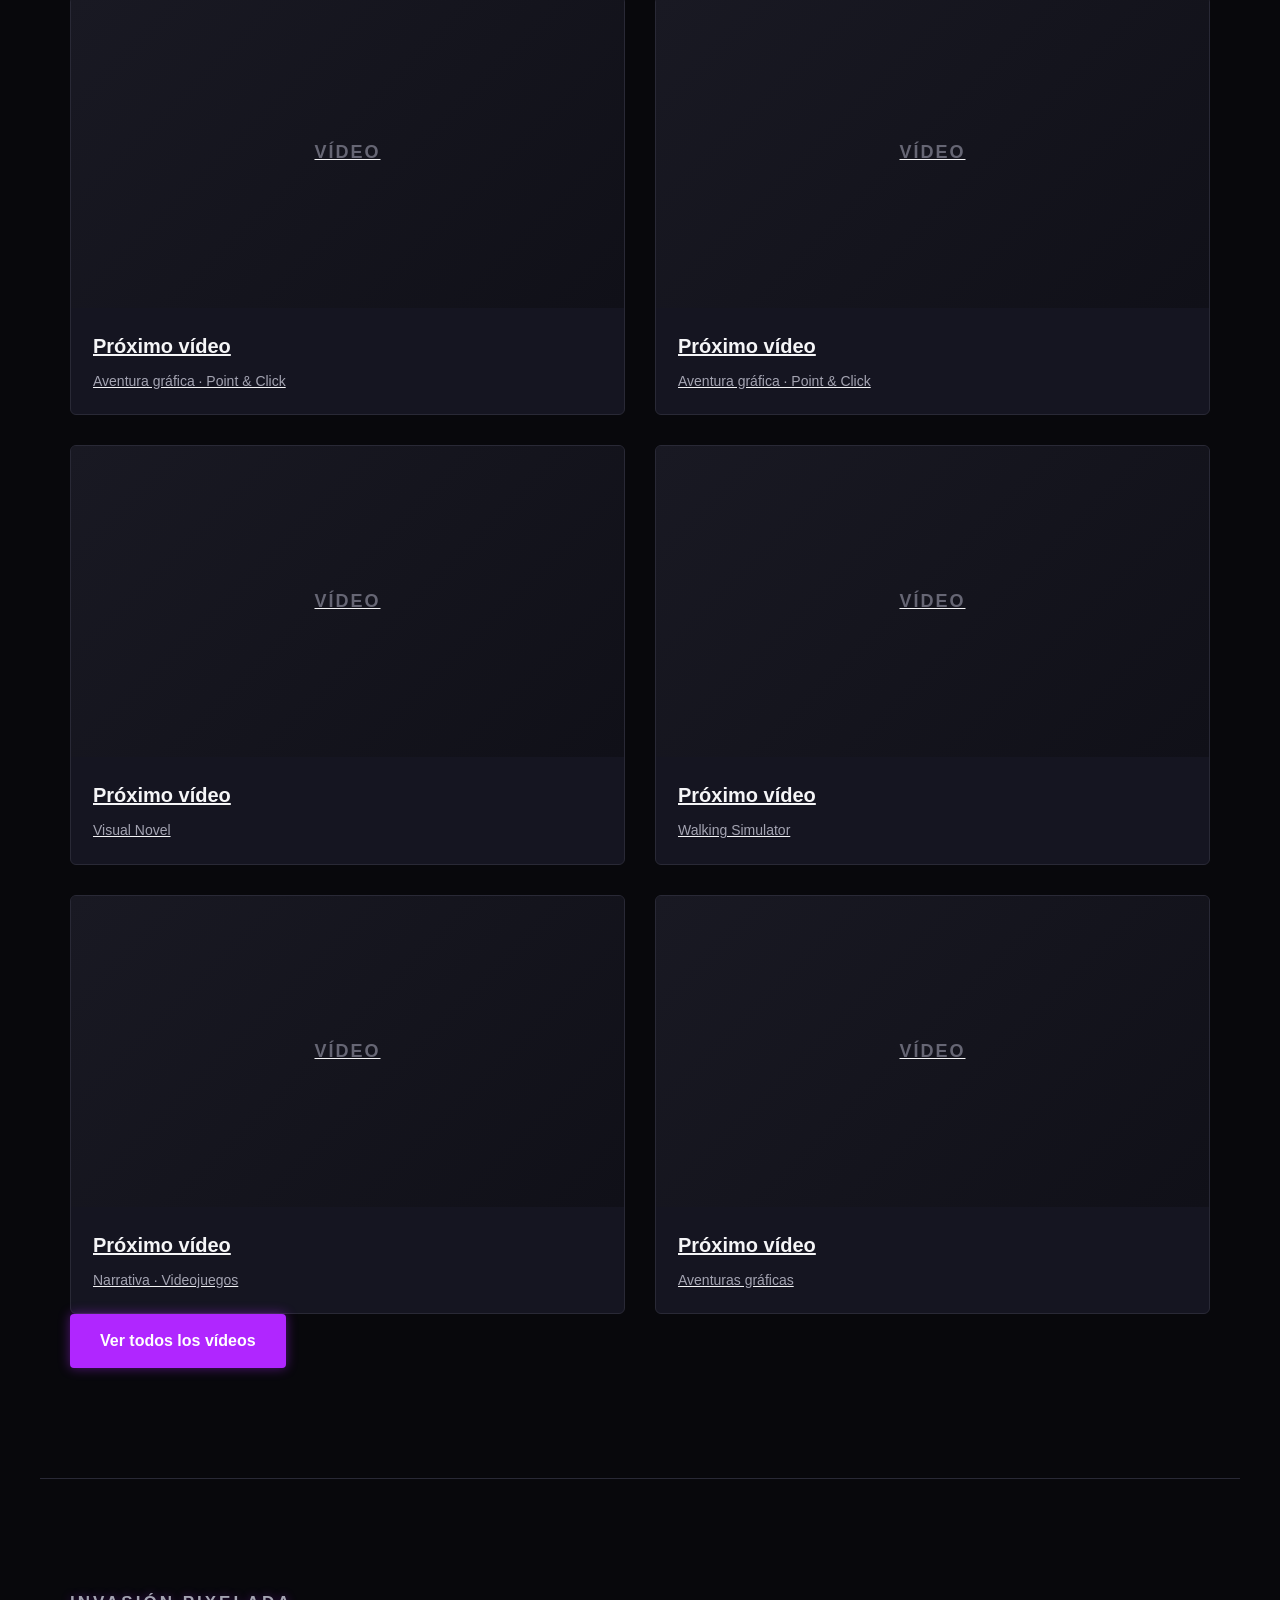
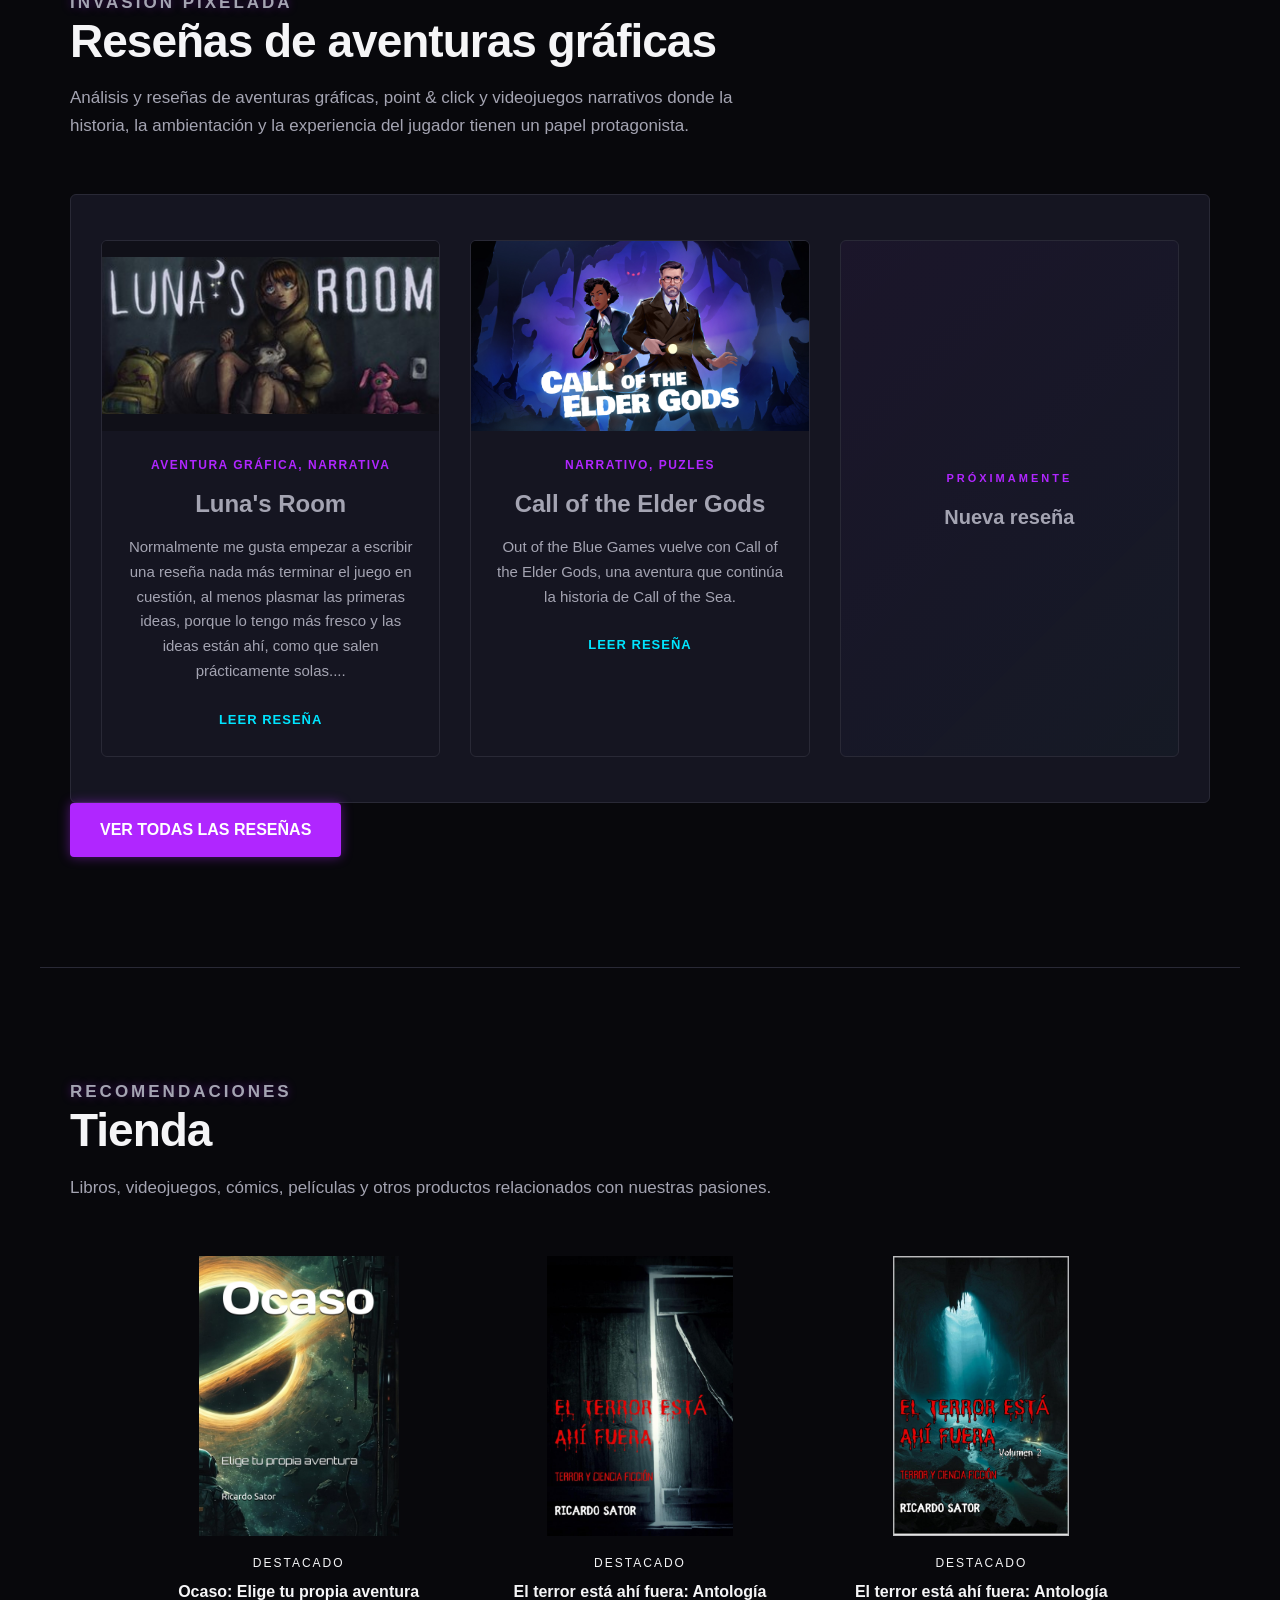
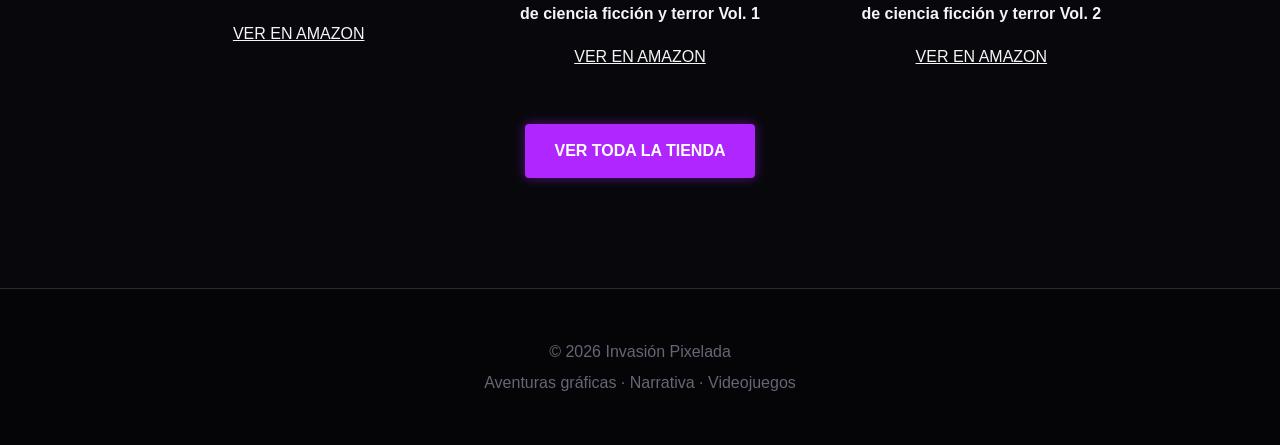
==== commit 653c218b: "Update index.html" ====
--- a/index.html
+++ b/index.html
@@ -1,7 +1,7 @@
 <!DOCTYPE html>
 <!--
     INVASIÓN PIXELADA
-    VERSIÓN INTERNA: IP-INDEX-011
+    VERSIÓN INTERNA: IP-INDEX-013
 -->
 <html lang="es">
 
@@ -131,10 +131,6 @@
 
     <style>
 
-        /* ================================================
-           PRÓXIMOS LANZAMIENTOS
-           ================================================ */
-
         .upcoming-section {
             overflow: visible;
         }
@@ -154,10 +150,6 @@
         }
 
 
-        /* ================================================
-           TARJETA
-           ================================================ */
-
         .upcoming-card {
             min-width: 0;
 
@@ -183,10 +175,6 @@
         }
 
 
-        /* ================================================
-           PORTADA
-           ================================================ */
-
         .upcoming-card-image {
             display: block;
 
@@ -210,10 +198,6 @@
         }
 
 
-        /* ================================================
-           INFORMACIÓN
-           ================================================ */
-
         .upcoming-card-content {
             padding: 20px;
         }
@@ -251,10 +235,6 @@
             font-weight: 600;
         }
 
-
-        /* ================================================
-           MENSAJES
-           ================================================ */
 
         .upcoming-loading,
         .upcoming-empty,
@@ -266,10 +246,6 @@
             padding: 35px 20px;
         }
 
-
-        /* ================================================
-           PAGINACIÓN
-           ================================================ */
 
         .upcoming-pagination {
             display: flex;
@@ -340,10 +316,6 @@
         }
 
 
-        /* ================================================
-           TABLET
-           ================================================ */
-
         @media (max-width: 900px) {
 
             .upcoming-grid {
@@ -361,10 +333,6 @@
         }
 
 
-        /* ================================================
-           MÓVIL
-           ================================================ */
-
         @media (max-width: 600px) {
 
             .upcoming-grid {
@@ -422,7 +390,7 @@
         <div class="header-content">
 
             <a
-                href="#inicio"
+                href="index.html#inicio"
                 class="logo"
                 id="logo-inicio"
             >
@@ -441,27 +409,30 @@
 
             <nav class="main-nav">
 
-                <a href="#inicio">
+                <a
+                    href="index.html#inicio"
+                    id="nav-inicio"
+                >
                     Inicio
                 </a>
 
-                <a href="#proximos">
+                <a href="index.html#proximos">
                     Próximos lanzamientos
                 </a>
 
-                <a href="#noticias">
+                <a href="index.html#noticias">
                     Noticias
                 </a>
 
-                <a href="#videos">
+                <a href="index.html#videos">
                     Vídeos
                 </a>
 
-                <a href="#resenas">
+                <a href="index.html#resenas">
                     Reseñas
                 </a>
 
-                <a href="#tienda">
+                <a href="index.html#tienda">
                     Tienda
                 </a>
 
@@ -688,7 +659,6 @@
 
             <div class="video-grid">
 
-
                 <article class="video-card">
 
                     <a
@@ -739,7 +709,7 @@
                             </h3>
 
                             <p>
-                                Aventura narrativa
+                                Aventura gráfica · Point & Click
                             </p>
 
                         </div>
@@ -867,7 +837,6 @@
                     </a>
 
                 </article>
-
 
             </div>
 
@@ -921,128 +890,118 @@
 
                 <!-- RESEÑAS AUTOMÁTICAS: INICIO -->
 
-<div class="reviews-grid">
-
-    
-    <article
-        class="review-card"
-        data-search="Luna&#x27;s Room Aventura gráfica, narrativa Normalmente me gusta empezar a escribir una reseña nada más terminar el juego en cuestión, al menos plasmar las primeras ideas, porque lo tengo más fresco y las ideas están ahí, como que salen prácticamente solas. Pero en este caso no ha sido así. Terminé Luna’s Room cerca de las doce de la noche y decidí dejarlo reposar, consultarlo con la almohada, como se suele decir. Porque ya os aviso, es un juego que deja poso. Tiene un mensaje muy bonito, pero dentro de una temática bastante adulta y dura. Así que preferí empezar a escribir al día siguiente, con las ideas más claras. Y sinceramente, creo que fue una buena decisión. Porque estoy seguro de que después de leer este artículo, vais a ir directamente a jugarlo. Luna’s Room nos plantea una experiencia íntima en la que, a través de una única habitación y los objetos que hay en ella, iremos reconstruyendo recuerdos y entendiendo poco a poco qué está pasando realmente. La premisa es sencilla, la protagonista, Luna, despierta en una habitación extraña, le van llegando recuerdos a cuentagotas y deberá encajar todas las piezas para escapar. Para ello contará con la ayuda de su gato, Miga. Pero como suele pasar en este tipo de juegos, lo importante no es tanto lo que ves, sino lo que hay detrás, porque este juego habla sobre todo de la pérdida, como reza en la propia página de Steam y un tema como ese pocas veces se narra de una forma directa. Ambientación Desde el primer momento el juego ya te coloca en una situación bastante incómoda. Arrancamos con una escena nocturna, alguien conduciendo, y un “despierta, Luna” que ya te deja un poco descolocado. Y acto seguido aparecemos en una habitación completamente destartalada, con elementos extraños como un carro de la compra destrozado con un televisor dentro y nuestro personaje tirado en el suelo. No hay una banda sonora constante ni un hilo musical que te acompañe todo el tiempo, algo en lo que suelo fijarme mucho. De hecho, en muchos momentos lo único que tienes es un zumbido ambiental, un sonido casi imperceptible que genera una sensación bastante incómoda. Y funciona, porque transmite justo lo que tiene que transmitir… mal rollo. Además, desde los primeros compases, cuando conoces al “Guardián”, ya intuyes que el juego no va por un camino precisamente amable. Todo apunta a algo turbio, aunque al principio no tengas del todo claro lo que pasa. Gráficos El apartado visual apuesta por un pixel art bastante cuidado, se nota el cariño puesto y las horas de dedicación. Las animaciones, tanto de Luna como del gato, Miga, están muy bien resueltas. Especialmente ese detalle de la respiración constante de Luna, que evita que todo se sienta estático, algo que se agradece mucho teniendo en cuenta que la acción se desarrolla en un espacio muy reducido. No es un juego que busque el espectáculo visual, pero dentro de su propuesta cumple muy bien y aporta lo necesario para reforzar la atmósfera. También he de reconocer que hay un par de primeros planos que me han encantado. Jugabilidad A nivel jugable estamos ante una aventura gráfica bastante clásica en su planteamiento. Al acercar el cursor a los objetos aparecen los textos correspondientes, con clic izquierdo interactuamos y con el derecho examinamos más a fondo. Además, contamos con un menú superior desde el que accedemos al inventario, muy en la línea de las aventuras de toda la vida, donde podremos combinar objetos entre sí y por supuesto, con zonas del escenario. En cuanto a los puzles, el juego está bastante guiado. Son intuitivos y, en muchos casos, el propio juego te va dando pistas bastante directas a través de los comentarios de Miga. Esto reduce bastante la exigencia si lo comparamos con propuestas más clásicas o más “hardcore”, pero también creo que es una decisión totalmente consciente. Aquí el foco no está en ponerte a prueba, sino en que avances y vivas la historia. Eso sí, hay ciertos puzles que puedes resolverlos en el orden que quieras, no es tan lineal en ese sentido como quizá otras aventuras, aunque realmente solo hay un camino que seguir. Además, el juego introduce un sistema de conversaciones, centrado principalmente en nuestras interacciones con Miga. En determinados momentos podremos hablar con nuestro inseparable gato, especialmente cuando la situación se complica, y no solo aporta contexto narrativo, sino que también funciona como una pequeña ayuda para avanzar. Miga tiene un carácter muy particular, con ese punto ácido que más de una vez me ha sacado una sonrisa. Y no es solo un alivio cómico, como suele decirse en cine, es de esos personajes que están ahí acompañándote durante toda la experiencia y que terminan aportando mucho más de lo que parece a simple vista. Dificultad La dificultad, seamos claros, es baja. Es un juego asequible, accesible incluso para alguien que no esté muy acostumbrado a las aventuras gráficas. Y en ese sentido puede ser un muy buen punto de entrada al género. Si buscas retos complejos o puzles que te hagan estrujarte el cerebro durante horas, este no es tu juego. Pero tampoco pretende serlo. Guion Creo, sin temor a equivocarme, que es aquí donde el juego realmente marca la diferencia. Nada más empezar, Luna está inconsciente en la habitación y escucha una voz que resulta ser la de su gato. Pasado el shock de que su gato hable, Luna se da cuenta de que Miga tiene bastante carácter. Es sarcástico e incluso va dejando comentarios con cierta mala leche y, en muchas ocasiones, actúa casi como si fuera la voz de su conciencia. La verdad es que funciona muy bien porque está constantemente ahí, soltando la puntilla. Por otro lado, tenemos al Guardián, una figura bastante inquietante que se expresa mediante acertijos y que refuerza esa sensación de que todo lo que está ocurriendo tiene un trasfondo mucho más profundo. El juego toca temas como la vida, la muerte o incluso la reencarnación. Pero no lo hace de forma directa, sino a través de simbolismos, dobles sentidos y pequeñas piezas que tienes que ir encajando. La premisa, como decía, es clara, escapar de la habitación, pero lo importante es todo lo que hay debajo, es ahí es donde el juego se vuelve realmente interesante. Además, el personaje de Luna va haciendo referencias constantes a su vida personal, especialmente a la figura de su padre, que tiene bastante peso dentro de la historia, y en menor medida a su madre. Es un guion más complejo de lo que parece, donde muchas veces pesa más lo que no se dice que lo que se dice. Sonido El juego arranca con una canción bastante potente que ya marca un poco el tono inicial. A partir de ahí, la música aparece en momentos muy concretos y cuando lo hace, toca la fibra emocional. No está de forma constante, pero cuando entra, tiene sentido. No hay doblaje como tal, salvo en un personaje concreto, lo cual también refuerza ese tono íntimo y personal que busca el juego. Impacto emocional Aquí es donde el juego me ha tocado la fibra. Hay un momento en el que empiezas a entender realmente qué está pasando y ahí es donde se te hace un nudo en la garganta (al menos eso me pasó a mí). Evidentemente, aquí también entra en juego la experiencia personal de cada uno. En mi caso, siendo padre, hay ciertas cosas que me han tocado especialmente. Pero más allá de eso, es un juego que te hace pensar. Que no te deja indiferente. Y que, cuando terminas, te obliga a darle una vuelta a todo lo que has vivido. Duración La duración ronda entre los 60 y 90 minutos, dependiendo de lo que te detengas o de lo que tardes en resolver los puzles. Es una experiencia breve, muy contenida, que casi se siente como ver una película. En este punto me cuesta ser objetivo, porque yo valoro positivamente que la duración sea contenida, por supuesto, siempre y cuando esté justificado y sea lo suficientemente rico en narrativa e intensidad. Finales El juego cuenta con dos finales. El punto de decisión es bastante claro, lo que facilita que puedas guardar partida y ver ambos sin problema. Y lo interesante es que no hay un final claramente bueno o malo. La elección se siente más como algo personal que como una decisión correcta o incorrecta. Me ha gustado mucho incluso la parte final de agradecimientos, acompañada por una música increíble de Alex “AP Nightgame” y además con nombres conocidos, algunos de los cuales he tenido el placer de entrevistar. Conclusiones Para mí, es de lo mejor que he jugado este año, así sin anestesia. Me recuerda en cierta manera a Upstairs, también de este año 2026, tanto por su duración como por esa capacidad de contar una historia adulta y con un trasfondo bastante turbio. Creo que ahí está la clave, no quiere ser un juego difícil, sino hacerte sentir algo. Y para mí, lo consigue, vaya que si lo consigue. Así que, sinceramente, enhorabuena a Jacob por el trabajo realizado, porque aquí hay algo más que una simple aventura gráfica."
-    >
-
-        <a
-            href="reseñas/Lunas Room/"
-            class="review-card-image"
-        >
-
-            
-        <img
-            src="reseñas/Lunas Room/portada.jpg"
-            alt="Portada de Luna&#x27;s Room"
-            loading="lazy"
-        >
-        
-
-        </a>
-
-        <div class="review-card-content">
-
-            
-        <p class="review-card-genre">
-            Aventura gráfica, narrativa
-        </p>
-        
-
-            <h3>
-                Luna&#x27;s Room
-            </h3>
-
-            <p>
-                Normalmente me gusta empezar a escribir una reseña nada más terminar el juego en cuestión, al menos plasmar las primeras ideas, porque lo tengo más fresco y las ideas están ahí, como que salen prácticamente solas....
-            </p>
-
-            <a
-                href="reseñas/Lunas Room/"
-                class="review-card-link"
-            >
-                LEER RESEÑA
-            </a>
-
-        </div>
-
-    </article>
-    
-    <article
-        class="review-card"
-        data-search="Call of the Elder Gods Narrativo, puzles Out of the Blue Games vuelve con Call of the Elder Gods, una aventura que continúa la historia de Call of the Sea. De alguna forma, hasta yo mismo, que no soy un experto a nivel técnico, veo cierta evolución en el estudio, desde lo que vimos en Call of the Sea, pasando por American Arcadia, hasta lo visto en este juego que nos ocupa. Por cierto, sigo también muy de cerca, el juego The Vigilante Diaries, que aún no tiene fecha de lanzamiento en el momento en el que escribo este artículo. En Call of the Elder Gods, la historia se centra en Harry Everhart, un profesor de la Universidad de Miskatonic, que empieza a tener una serie de visiones de lo más perturbadoras, relacionadas con una especie de lodo negro. Por otro lado, tenemos también a Evangeline Drayton, una alumna atormentada por unos sueños relacionados con un artefacto del pasado en forma de estatuilla. Lo que comienza como una búsqueda de respuestas acaba derivando en algo mucho más grande, antiguo y también mucho más inquietante de lo que parecía en un principio. Al inicio puede dar la sensación de que estamos ante una historia más centrada en la ciencia ficción, pero también es una historia de misterio con ciertos toques que rozan el horror. Además, se permite tocar otros elementos que no quiero desvelar demasiado por evitar spoilers, pero que le dan aún más contexto y profundidad a todo lo que está ocurriendo. Nada más empezar, el juego te pregunta directamente si has jugado a Call of the Sea, algo que sirve para que no te pierdas detalles importantes, tanto si no lo jugaste como si hace tiempo que lo hiciste y no recuerdas bien la historia. Aquí, además, tenemos a Norah Everhart como narradora, algo que refuerza aún más el vínculo entre ambos juegos. ¿Es necesario haber jugado Call of the Sea para enfrentarnos a este título? La respuesta corta es, no. Pero como siempre, si lo has jugado, encontrarás ciertos matices y referencias que, de otra forma, pasarían desapercibidos. El juego tiene escenarios que, a nivel visual, pueden parecer agradables, gracias a ese estilo que se asemeja al cartoon y muy coloridos en algunos momentos, pero que al mismo tiempo transmiten una sensación constante de inquietud. Eso funciona muy bien con el tipo de historia que plantea el juego, porque no hay que olvidar que estamos dentro de un universo inspirado en los mitos de Lovecraft. Pero mantengamos la calma, el juego nunca se olvida de que pertenece a este universo y por tanto veremos todo tipo de referencias, en textos, conversaciones, cuadros, etc. Y aunque la temática está clara, conviene remarcar que no es un juego de terror al uso, pero sí mantiene un tono de tensión y misterio prácticamente todo el tiempo. Si algo siempre llama la atención de los juegos del estudio madrileño, es el apartado artístico, más potenciado en este título si cabe gracias al motor Unreal Engine 5. Se nota que hay un salto respecto a Call of the Sea, sobre todo en la iluminación, en el nivel de detalle de los escenarios y en cómo todo en general se ve más definido y con más presencia en pantalla, sin perder ese estilo tan característico del estudio. A pesar de que el juego es lineal, la sensación no siempre es esa. Los escenarios son lo suficientemente amplios como para que puedas moverte con libertad, explorar a tu ritmo y entender bien cada espacio. No da la sensación de estar avanzando por zonas cerradas, sino de recorrer lugares que tienen cierta coherencia y que invitan a la investigación y, creedme, algún que otro objeto escondido encontraréis si sois tan curiosos como yo. Por poner un ejemplo, en el segundo capítulo, en las cuevas que visitamos, ya se percibe que no es un pequeño espacio donde movernos, sino que da la impresión de estar ante un escenario realmente grande, tanto en lo superficial como en lo más profundo (y hasta ahí puedo leer). No disponemos de un inventario como tal, pero en ocasiones usaremos algún objeto que hayamos adquirido para resolver el puzle de turno. Cabe destacar también que, para hacer algo más dinámico el juego en su apartado narrativo, este nos da opciones de respuesta en algunas conversaciones. Podremos elegir cómo reaccionar y eso mantiene una sensación constante de estar participando de la historia en todo momento. Para hablar de la dificultad, trataremos el tema de los puzles, el punto fuerte del juego, al menos en mi opinión. Están bien integrados en la narrativa y en los escenarios, y la curva de dificultad va in crescendo a medida que avanzamos por los diferentes capítulos. Cierto es que algunos, pese a ser más complejos, se os pueden dar mejor. A mí, por ejemplo, se me atragantó el puzle del capítulo 3 y, en cambio, otros posteriores los saqué con nota. Aquí dependerá de vuestra pericia y de qué tipo de puzle se os dé mejor. Alternamos entre Evangeline y Harry para resolver los diferentes retos que se nos presentan y gracias a un sistema de pistas (que se puede desactivar), el juego hará que no nos quedemos atascados. Incluso si llegamos a atascarnos por completo, en el menú de pausa, tenemos la opción de pedir más pistas e incluso de ver la solución completa del enigma. Y ya digo, no se me caen los anillos en reconocer que me atasqué mucho en un puzle relacionado con un ritual que servía para desbloquear un ascensor en ese capítulo 3, y necesité un pequeño empujoncito de dicha ayuda. Yo esto lo veo perfecto, no puedo entender, si la hubiera, queja alguna, puesto que es algo que se puede ignorar totalmente si lo que se quiere es una experiencia retadora. De todas formas, dejando a un lado este sistema de pistas o ayuda, las que están distribuidas por el juego están pensadas para que las vayamos encontrando de una manera orgánica y lo interesante es que el hecho de anotar una en nuestra libreta no resuelve automáticamente el acertijo, sino que tendremos que cruzar y analizar nosotros mismos la información que hayamos ido encontrando. Tendremos que fijarnos, recordar, relacionar información y en muchos casos, tirar de nuestro propio criterio. Podemos apoyarnos en el diario del juego, claro, pero también podemos hacer lo que hacíamos los de la vieja escuela, apuntar las cosas por nuestra cuenta en un papel y lápiz si queremos, y eso le dará aún más ese rollo de aventura de las que jugábamos cuando éramos más jóvenes y no peinábamos canas. En conclusión, es un juego exigente, con puzles bastante complejos que nos obligan a estar muy atentos a todo lo que vamos encontrando. Puede que en algún momento echemos en falta alguna pista más de las que están distribuidas por el propio juego, no tanto de ese sistema de ayuda más directo, sino de las que forman parte del escenario y la narrativa. Aun así, creo que todos los enigmas se pueden resolver. Eso sí, si buscáis una experiencia más ligera, con puzles más llevaderos, quizá deberíais pensaros si este es vuestro juego. Pero si lo que queréis es un reto de verdad, de los que os hacen estrujaros el cerebro, aquí lo vais a encontrar. Si nos centramos en el guion, tenemos una historia que funciona muy bien, con la dosis justa de intriga y puzles bien integrados en la misma. El inicio es bastante directo, desde el prólogo ya se genera esa intriga que comentaba, pero es en el primer capítulo donde realmente ya estamos dentro del juego. No se anda con rodeos ni nos hace esperar demasiado para meternos en situación. Esto no significa que las cosas vayan aceleradas o que queden sin explicar, simplemente se nota que el guion está hecho para tenernos enganchados desde el primer momento. Y en ese sentido, el primer encuentro con el profesor funciona muy bien como punto de partida. Una cosa que me encanta de las aventuras de este tipo y que creo que de alguna forma está ligado al guion y a los acontecimientos que se narran, es la sensación de estar viajando constantemente, muy al estilo Indiana Jones y este juego hace incluso un guiño a la forma en la que se representan dichos viajes. Estas cinemáticas y otras están bastante trabajadas y mantienen una estética acorde al resto del juego. Son cinemáticas semi-estáticas y esto no lo quiero nombrar como una cosa que reste, pero sí se nota que quizá no se ha podido realizar algo más dinámico y continuista con lo que es el resto del videojuego. Para terminar con este apartado, tendremos partes donde, mediante flashbacks, podremos desentrañar partes de la historia que aún no se hayan explicado. Flashbacks que no solo aportarán a la historia, como digo, sino que también serán jugables. A nivel de personajes, destacaría el contraste de carácter que hay entre ambos protagonistas. Ese es el punto que hace que conectes rápidamente con alguno de ellos. Evangeline es más impulsiva, más directa, va al grano y eso contrasta bastante con el tono del profesor, que es más pausado, dubitativo y cuidadoso. En cuanto al sonido, a nivel de efectos el juego es correcto. Cumple bien en todo momento, acompaña lo que está pasando en pantalla, pero no hay nada especialmente destacable que os vaya a volar la cabeza. La banda sonora va un poco en esa misma línea. Funciona bien, aparece en los momentos adecuados y acompaña la experiencia, pero no es de esas que se os quedarán grabadas o que acabaréis tarareando después. No por ello es mala, ni mucho menos, pero sí que es cierto que no es uno de los apartados más destacables del juego. Donde sí destaca claramente es en el doblaje. Está a un grandísimo nivel, con actores y actrices como Yuri Lowenthal y Cissy Jones, que han participado en juegos como Spider-Man o Baldur’s Gate 3. Antes de centrarme en el final de verdad, quería hacer mención al último gran puzle del juego, magistral. Me parece increíble como ha sido pensado todo lo que hay en esas ruinas, desde el tema de los espejos y la luz, hasta el mecanismo de símbolos que tiene asociado. En cuanto al final, el juego cuenta con dos, una decisión al final del juego como ya se ha visto muchas otras veces en distintos juegos y tendremos que elegir la que consideremos que es mejor. Conclusiones ¿Tiene algún punto negativo? Pues salvo algún pequeño bug en la lectura de algún texto, poco más negativo puedo destacar y todo esto, teniendo en cuenta que lo he podido jugar antes de su lanzamiento, por lo que seguro que nada de esto que me he encontrado estará en la versión final. Está claro que yo soy el público objetivo del juego y que haber jugado a Call of the Sea, hace que ya estuviera dentro casi antes de arrancar el juego y su duración, de aproximadamente 7 horas, hace que te lo puedas jugar en 3 o 4 sesiones. Evidentemente, no voy a desvelar nada del final, pero lo que sí puedo decir es que da la sensación de que todo lo que plantea el juego está bien construido y conectado, haciendo, que si además habéis jugado al nombrado Call of the Sea, la experiencia sea óptima. En conjunto, Call of the Elder Gods es una aventura que entra bien desde el principio, que mantiene el interés con su ambientación y que apuesta por unos puzles que realmente os harán pensar y lo dicho, si además venís de jugar el juego anterior, tenéis algo que no solo continúa esa base, sino que la amplía con bastante acierto. Así que tenéis ante vosotros una aventura que, si queréis, os exige pero que también sabe cómo recompensaros."
-    >
-
-        <a
-            href="reseñas/Call of the Elder Gods/"
-            class="review-card-image"
-        >
-
-            
-        <img
-            src="reseñas/Call of the Elder Gods/portada.jpg"
-            alt="Portada de Call of the Elder Gods"
-            loading="lazy"
-        >
-        
-
-        </a>
-
-        <div class="review-card-content">
-
-            
-        <p class="review-card-genre">
-            Narrativo, puzles
-        </p>
-        
-
-            <h3>
-                Call of the Elder Gods
-            </h3>
-
-            <p>
-                Out of the Blue Games vuelve con Call of the Elder Gods, una aventura que continúa la historia de Call of the Sea.
-            </p>
-
-            <a
-                href="reseñas/Call of the Elder Gods/"
-                class="review-card-link"
-            >
-                LEER RESEÑA
-            </a>
-
-        </div>
-
-    </article>
-    
-    <article class="review-card review-card-placeholder">
-
-        <div class="review-card-placeholder-inner">
-
-            <span>
-                PRÓXIMAMENTE
-            </span>
-
-            <h3>
-                Nueva reseña
-            </h3>
-
-        </div>
-
-    </article>
-    
-
-</div>
-
-<!-- RESEÑAS AUTOMÁTICAS: FIN -->
+                <div class="reviews-grid">
+
+                    <article
+                        class="review-card"
+                        data-search="Luna's Room Aventura gráfica, narrativa"
+                    >
+
+                        <a
+                            href="reseñas/Lunas Room/"
+                            class="review-card-image"
+                        >
+
+                            <img
+                                src="reseñas/Lunas Room/portada.jpg"
+                                alt="Portada de Luna's Room"
+                                loading="lazy"
+                            >
+
+                        </a>
+
+                        <div class="review-card-content">
+
+                            <p class="review-card-genre">
+                                Aventura gráfica, narrativa
+                            </p>
+
+                            <h3>
+                                Luna's Room
+                            </h3>
+
+                            <p>
+                                Normalmente me gusta empezar a escribir una reseña nada más terminar el juego en cuestión, al menos plasmar las primeras ideas, porque lo tengo más fresco y las ideas están ahí, como que salen prácticamente solas....
+                            </p>
+
+                            <a
+                                href="reseñas/Lunas Room/"
+                                class="review-card-link"
+                            >
+                                LEER RESEÑA
+                            </a>
+
+                        </div>
+
+                    </article>
+
+
+                    <article
+                        class="review-card"
+                        data-search="Call of the Elder Gods Narrativo, puzles"
+                    >
+
+                        <a
+                            href="reseñas/Call of the Elder Gods/"
+                            class="review-card-image"
+                        >
+
+                            <img
+                                src="reseñas/Call of the Elder Gods/portada.jpg"
+                                alt="Portada de Call of the Elder Gods"
+                                loading="lazy"
+                            >
+
+                        </a>
+
+                        <div class="review-card-content">
+
+                            <p class="review-card-genre">
+                                Narrativo, puzles
+                            </p>
+
+                            <h3>
+                                Call of the Elder Gods
+                            </h3>
+
+                            <p>
+                                Out of the Blue Games vuelve con Call of the Elder Gods, una aventura que continúa la historia de Call of the Sea.
+                            </p>
+
+                            <a
+                                href="reseñas/Call of the Elder Gods/"
+                                class="review-card-link"
+                            >
+                                LEER RESEÑA
+                            </a>
+
+                        </div>
+
+                    </article>
+
+
+                    <article class="review-card review-card-placeholder">
+
+                        <div class="review-card-placeholder-inner">
+
+                            <span>
+                                PRÓXIMAMENTE
+                            </span>
+
+                            <h3>
+                                Nueva reseña
+                            </h3>
+
+                        </div>
+
+                    </article>
+
+                </div>
+
+                <!-- RESEÑAS AUTOMÁTICAS: FIN -->
 
             </div>
 
-
-            <!-- VER TODAS LAS RESEÑAS -->
 
             <div class="reviews-button-container">
 
@@ -1085,14 +1044,8 @@
             </div>
 
 
-            <!-- PRODUCTOS DESTACADOS -->
-
             <div class="store-grid">
 
-
-                <!-- =================================================
-                     PRODUCTO 1
-                     ================================================= -->
 
                 <article class="store-card">
 
@@ -1136,10 +1089,6 @@
                 </article>
 
 
-                <!-- =================================================
-                     PRODUCTO 2
-                     ================================================= -->
-
                 <article class="store-card">
 
                     <a
@@ -1183,10 +1132,6 @@
                 </article>
 
 
-                <!-- =================================================
-                     PRODUCTO 3
-                     ================================================= -->
-
                 <article class="store-card">
 
                     <a
@@ -1233,8 +1178,6 @@
             </div>
 
 
-            <!-- VER TODA LA TIENDA -->
-
             <div class="store-button-container">
 
                 <a
@@ -1280,57 +1223,93 @@
 
 
                 /* =================================================
-                   LOGOTIPO → INICIO REAL
+                   INICIO → PUNTO ABSOLUTAMENTE SUPERIOR
                    ================================================= */
 
-                const logoInicio =
+                /*
+                 * Solo interceptamos Inicio cuando ya estamos
+                 * dentro de index.html.
+                 *
+                 * Si estamos en tienda.html, resenas.html,
+                 * etc., dejamos que el enlace:
+                 *
+                 * index.html#inicio
+                 *
+                 * funcione normalmente.
+                 */
+
+                const enlacesInicio = [
+
                     document.getElementById(
                         "logo-inicio"
-                    );
-
-
-                if (logoInicio) {
-
-                    logoInicio.addEventListener(
-                        "click",
-                        function (evento) {
-
-                            evento.preventDefault();
-
-
-                            /*
-                             * Quitamos cualquier hash anterior.
-                             */
-
-                            if (
-                                window.location.hash
-                            ) {
-
-                                history.replaceState(
-                                    null,
-                                    "",
-                                    window.location.pathname +
-                                    window.location.search
-                                );
+                    ),
+
+                    document.getElementById(
+                        "nav-inicio"
+                    )
+
+                ];
+
+
+                enlacesInicio.forEach(
+                    function (enlace) {
+
+                        if (!enlace) {
+                            return;
+                        }
+
+
+                        enlace.addEventListener(
+                            "click",
+                            function (evento) {
+
+                                const paginaActual =
+                                    window.location.pathname
+                                        .split("/")
+                                        .pop();
+
+
+                                /*
+                                 * Estamos en index.html.
+                                 */
+
+                                if (
+                                    paginaActual === "" ||
+                                    paginaActual === "index.html"
+                                ) {
+
+                                    evento.preventDefault();
+
+
+                                    history.replaceState(
+                                        null,
+                                        "",
+                                        window.location.pathname +
+                                        window.location.search
+                                    );
+
+
+                                    window.scrollTo({
+                                        top: 0,
+                                        left: 0,
+                                        behavior: "auto"
+                                    });
+
+                                }
+
+                                /*
+                                 * En cualquier otra página NO
+                                 * bloqueamos el enlace.
+                                 *
+                                 * El navegador irá a:
+                                 * index.html#inicio
+                                 */
 
                             }
-
-
-                            /*
-                             * Volvemos al punto absolutamente superior
-                             * de la página.
-                             */
-
-                            window.scrollTo({
-                                top: 0,
-                                left: 0,
-                                behavior: "auto"
-                            });
-
-                        }
-                    );
-
-                }
+                        );
+
+                    }
+                );
 
 
                 /* =================================================
@@ -1565,8 +1544,6 @@
                         "noopener noreferrer";
 
 
-                    /* IMAGEN */
-
                     const imagen =
                         document.createElement(
                             "img"
@@ -1595,8 +1572,6 @@
                     );
 
 
-                    /* CONTENIDO */
-
                     const contenido =
                         document.createElement(
                             "div"
@@ -1607,8 +1582,6 @@
                         "upcoming-card-content";
 
 
-                    /* CATEGORÍA */
-
                     const categoria =
                         document.createElement(
                             "p"
@@ -1629,8 +1602,6 @@
                     );
 
 
-                    /* TÍTULO */
-
                     const titulo =
                         document.createElement(
                             "h3"
@@ -1651,8 +1622,6 @@
                     );
 
 
-                    /* FECHA */
-
                     const fecha =
                         document.createElement(
                             "p"
@@ -1693,7 +1662,9 @@
                    MOSTRAR PÁGINA
                    ================================================= */
 
-                function mostrarPagina(hacerScroll = false) {
+                function mostrarPagina(
+                    hacerScroll = false
+                ) {
 
                     contenedor.innerHTML =
                         "";
@@ -1769,13 +1740,6 @@
                     paginacion.style.display =
                         "flex";
 
-
-                    /*
-                     * SOLO hacemos scroll cuando el usuario
-                     * cambia manualmente de página.
-                     *
-                     * Al cargar la web NO hacemos scroll.
-                     */
 
                     if (hacerScroll) {
 
@@ -1875,11 +1839,6 @@
                     .then(
                         function (datos) {
 
-                            /*
-                             * Nos aseguramos de que
-                             * sea un array.
-                             */
-
                             if (
                                 !Array.isArray(
                                     datos
@@ -1892,10 +1851,6 @@
 
                             }
 
-
-                            /*
-                             * SOLO JUEGOS CON FECHA
-                             */
 
                             juegos =
                                 datos.filter(
@@ -1912,10 +1867,6 @@
                                 );
 
 
-                            /*
-                             * ORDENAR POR FECHA
-                             */
-
                             juegos.sort(
                                 function (
                                     a,
@@ -1932,10 +1883,6 @@
                             );
 
 
-                            /*
-                             * SIN RESULTADOS
-                             */
-
                             if (
                                 juegos.length === 0
                             ) {
@@ -1950,10 +1897,6 @@
 
                             }
 
-
-                            /*
-                             * MOSTRAR PRIMERA PÁGINA
-                             */
 
                             mostrarPagina(false);
 
--- a/style.css
+++ b/style.css
@@ -1872,3 +1872,21 @@
     }
 
 }
+
+/* =========================================================
+   INVASIÓN PIXELADA — LOGO → INICIO
+   VERSIÓN INTERNA: IP-CSS-005
+   Corrección del desplazamiento superior en móvil
+   ========================================================= */
+
+@media (max-width: 700px) {
+
+    html {
+        scroll-padding-top: 0;
+    }
+
+    body {
+        scroll-margin-top: 0;
+    }
+
+}
